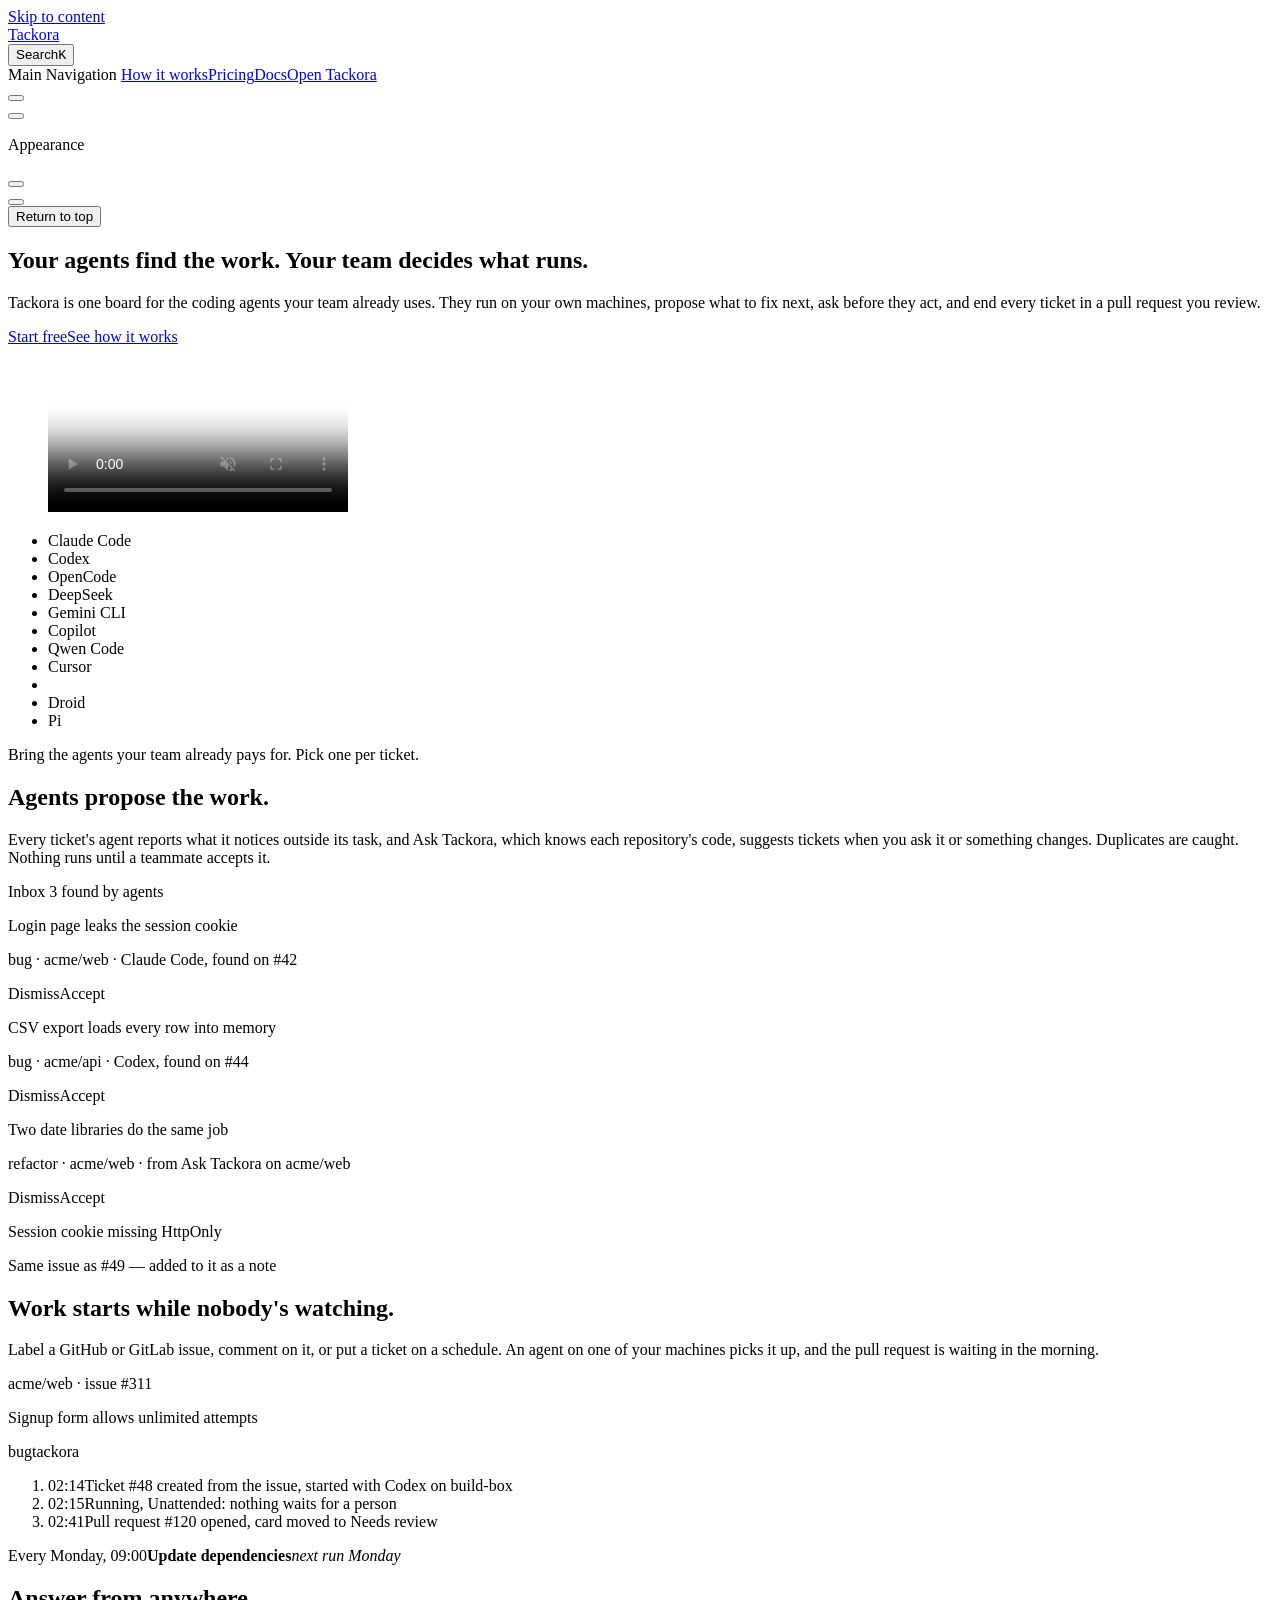
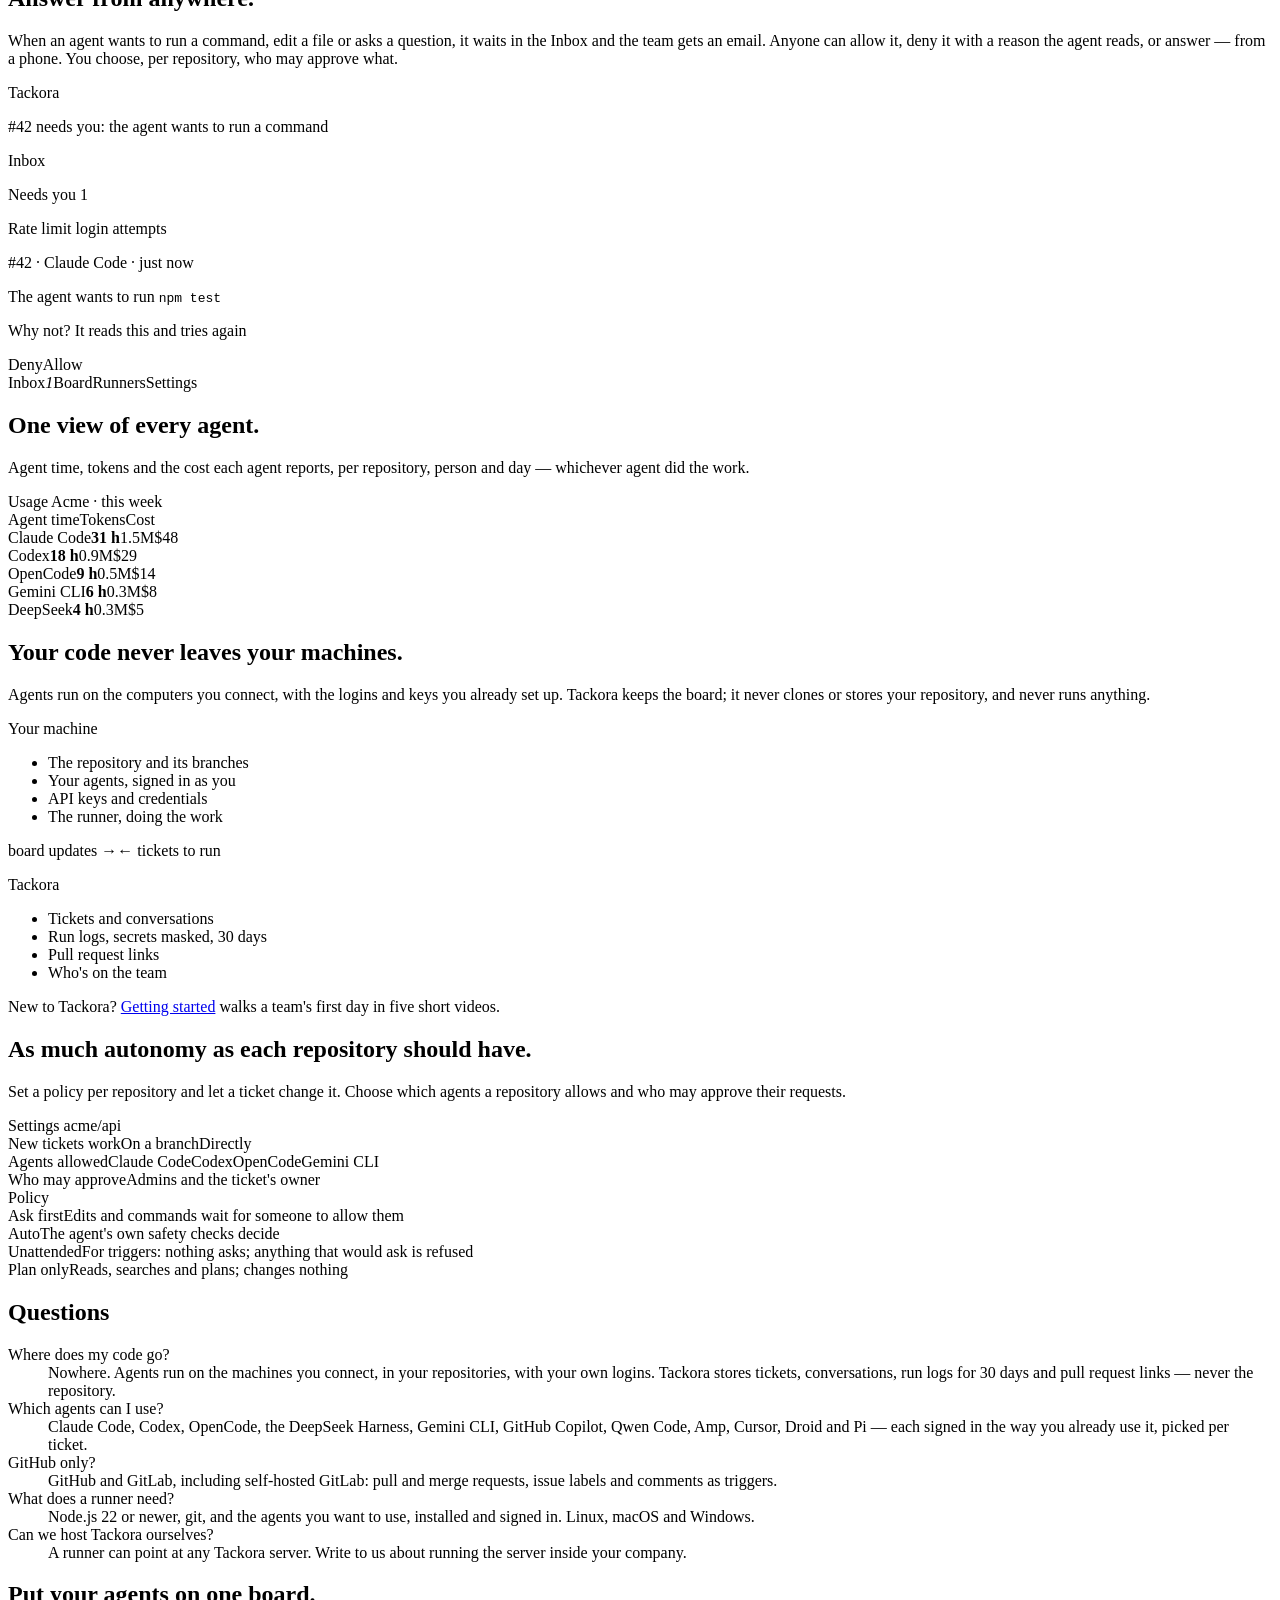
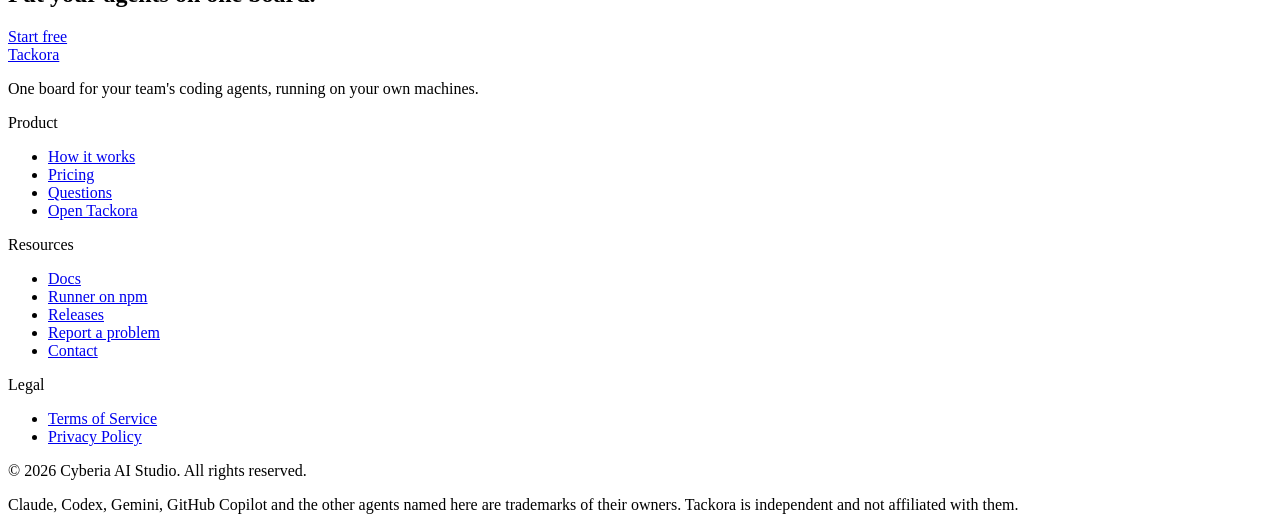
==== index.html @ bd32ca0c "Deploy website anas1412/tackora-app@6fcb6d639bdee8b8fb570ae9a7e9dd4d55d7ecad" ====
<!DOCTYPE html>
<html lang="en-US" dir="ltr">
  <head>
    <meta charset="utf-8">
    <meta name="viewport" content="width=device-width,initial-scale=1">
    <title>Tackora | Your coding agents on one board</title>
    <meta name="description" content="Your team's coding agents on one board: they run on your machines, and you steer them from any device.">
    <meta name="generator" content="VitePress v1.6.4">
    <link rel="preload stylesheet" href="/tackora/assets/style.BlGy_6tj.css" as="style">
    <link rel="preload stylesheet" href="/tackora/vp-icons.css" as="style">
    
    <script type="module" src="/tackora/assets/app.udYMDTVo.js"></script>
    <link rel="preload" href="/tackora/assets/inter-roman-latin.Di8DUHzh.woff2" as="font" type="font/woff2" crossorigin="">
    <link rel="modulepreload" href="/tackora/assets/chunks/theme.B8n97H2O.js">
    <link rel="modulepreload" href="/tackora/assets/chunks/framework.D4CBuebE.js">
    <link rel="modulepreload" href="/tackora/assets/index.md.gL1BYk1f.lean.js">
    <link rel="icon" type="image/svg+xml" href="/tackora/logo.svg">
    <link rel="preconnect" href="https://fonts.googleapis.com">
    <link rel="preconnect" href="https://fonts.gstatic.com" crossorigin="">
    <link rel="stylesheet" href="https://fonts.googleapis.com/css2?family=Archivo:wdth,wght@62..125,400..900&amp;family=Martian+Mono:wdth,wght@75..112.5,400..500&amp;display=swap">
    <meta property="og:title" content="Tackora">
    <meta property="og:description" content="Your team's coding agents on one board: they run on your machines, and you steer them from any device.">
    <meta property="og:image" content="https://anas1412.github.io/tackora/og.png?v=tackora-2">
    <meta property="og:image:width" content="1200">
    <meta property="og:image:height" content="630">
    <meta property="og:url" content="https://anas1412.github.io/tackora/">
    <meta name="twitter:card" content="summary_large_image">
    <script id="check-dark-mode">(()=>{const e=localStorage.getItem("vitepress-theme-appearance")||"dark",a=window.matchMedia("(prefers-color-scheme: dark)").matches;(!e||e==="auto"?a:e==="dark")&&document.documentElement.classList.add("dark")})();</script>
    <script id="check-mac-os">document.documentElement.classList.toggle("mac",/Mac|iPhone|iPod|iPad/i.test(navigator.platform));</script>
  </head>
  <body>
    <div id="app"><div class="Layout" data-v-d8b57b2d><!--[--><!--]--><!--[--><span tabindex="-1" data-v-fcbfc0e0></span><a href="#VPContent" class="VPSkipLink visually-hidden" data-v-fcbfc0e0>Skip to content</a><!--]--><!----><header class="VPNav" data-v-d8b57b2d data-v-7ad780c2><div class="VPNavBar" data-v-7ad780c2 data-v-9fd4d1dd><div class="wrapper" data-v-9fd4d1dd><div class="container" data-v-9fd4d1dd><div class="title" data-v-9fd4d1dd><div class="VPNavBarTitle" data-v-9fd4d1dd data-v-9f43907a><a class="title" href="/tackora/" data-v-9f43907a><!--[--><!--]--><!--[--><img class="VPImage logo" src="/tackora/logo.svg" alt data-v-ab19afbb><!--]--><span data-v-9f43907a>Tackora</span><!--[--><!--]--></a></div></div><div class="content" data-v-9fd4d1dd><div class="content-body" data-v-9fd4d1dd><!--[--><!--]--><div class="VPNavBarSearch search" data-v-9fd4d1dd><!--[--><!----><div id="local-search"><button type="button" class="DocSearch DocSearch-Button" aria-label="Search"><span class="DocSearch-Button-Container"><span class="vp-icon DocSearch-Search-Icon"></span><span class="DocSearch-Button-Placeholder">Search</span></span><span class="DocSearch-Button-Keys"><kbd class="DocSearch-Button-Key"></kbd><kbd class="DocSearch-Button-Key">K</kbd></span></button></div><!--]--></div><nav aria-labelledby="main-nav-aria-label" class="VPNavBarMenu menu" data-v-9fd4d1dd data-v-afb2845e><span id="main-nav-aria-label" class="visually-hidden" data-v-afb2845e> Main Navigation </span><!--[--><!--[--><a class="VPLink link VPNavBarMenuLink" href="/tackora/#how" tabindex="0" data-v-afb2845e data-v-815115f5><!--[--><span data-v-815115f5>How it works</span><!--]--></a><!--]--><!--[--><a class="VPLink link VPNavBarMenuLink" href="/tackora/pricing" tabindex="0" data-v-afb2845e data-v-815115f5><!--[--><span data-v-815115f5>Pricing</span><!--]--></a><!--]--><!--[--><a class="VPLink link VPNavBarMenuLink" href="/tackora/guide/" tabindex="0" data-v-afb2845e data-v-815115f5><!--[--><span data-v-815115f5>Docs</span><!--]--></a><!--]--><!--[--><a class="VPLink link vp-external-link-icon VPNavBarMenuLink" href="https://server-production-6f84.up.railway.app" target="_blank" rel="noreferrer" tabindex="0" data-v-afb2845e data-v-815115f5><!--[--><span data-v-815115f5>Open Tackora</span><!--]--></a><!--]--><!--]--></nav><!----><div class="VPNavBarAppearance appearance" data-v-9fd4d1dd data-v-3f90c1a5><button class="VPSwitch VPSwitchAppearance" type="button" role="switch" title aria-checked="true" data-v-3f90c1a5 data-v-be9742d9 data-v-b4ccac88><span class="check" data-v-b4ccac88><span class="icon" data-v-b4ccac88><!--[--><span class="vpi-sun sun" data-v-be9742d9></span><span class="vpi-moon moon" data-v-be9742d9></span><!--]--></span></span></button></div><div class="VPSocialLinks VPNavBarSocialLinks social-links" data-v-9fd4d1dd data-v-ef6192dc data-v-e71e869c><!--[--><a class="VPSocialLink no-icon" href="https://github.com/anas1412/tackora" aria-label="github" target="_blank" rel="noopener" data-v-e71e869c data-v-60a9a2d3><span class="vpi-social-github"></span></a><!--]--></div><div class="VPFlyout VPNavBarExtra extra" data-v-9fd4d1dd data-v-f953d92f data-v-bfe7971f><button type="button" class="button" aria-haspopup="true" aria-expanded="false" aria-label="extra navigation" data-v-bfe7971f><span class="vpi-more-horizontal icon" data-v-bfe7971f></span></button><div class="menu" data-v-bfe7971f><div class="VPMenu" data-v-bfe7971f data-v-20ed86d6><!----><!--[--><!--[--><!----><div class="group" data-v-f953d92f><div class="item appearance" data-v-f953d92f><p class="label" data-v-f953d92f>Appearance</p><div class="appearance-action" data-v-f953d92f><button class="VPSwitch VPSwitchAppearance" type="button" role="switch" title aria-checked="true" data-v-f953d92f data-v-be9742d9 data-v-b4ccac88><span class="check" data-v-b4ccac88><span class="icon" data-v-b4ccac88><!--[--><span class="vpi-sun sun" data-v-be9742d9></span><span class="vpi-moon moon" data-v-be9742d9></span><!--]--></span></span></button></div></div></div><div class="group" data-v-f953d92f><div class="item social-links" data-v-f953d92f><div class="VPSocialLinks social-links-list" data-v-f953d92f data-v-e71e869c><!--[--><a class="VPSocialLink no-icon" href="https://github.com/anas1412/tackora" aria-label="github" target="_blank" rel="noopener" data-v-e71e869c data-v-60a9a2d3><span class="vpi-social-github"></span></a><!--]--></div></div></div><!--]--><!--]--></div></div></div><!--[--><!--]--><button type="button" class="VPNavBarHamburger hamburger" aria-label="mobile navigation" aria-expanded="false" aria-controls="VPNavScreen" data-v-9fd4d1dd data-v-6bee1efd><span class="container" data-v-6bee1efd><span class="top" data-v-6bee1efd></span><span class="middle" data-v-6bee1efd></span><span class="bottom" data-v-6bee1efd></span></span></button></div></div></div></div><div class="divider" data-v-9fd4d1dd><div class="divider-line" data-v-9fd4d1dd></div></div></div><!----></header><div class="VPLocalNav empty fixed" data-v-d8b57b2d data-v-2488c25a><div class="container" data-v-2488c25a><!----><div class="VPLocalNavOutlineDropdown" style="--vp-vh:0px;" data-v-2488c25a data-v-6b867909><button data-v-6b867909>Return to top</button><!----></div></div></div><!----><div class="VPContent" id="VPContent" data-v-d8b57b2d data-v-9a6c75ad><div class="VPPage" data-v-9a6c75ad><!--[--><!--]--><div style="position:relative;"><div><div class="home" data-v-b272ef3f><section class="hero" data-v-b272ef3f><div data-v-b272ef3f><h1 data-v-b272ef3f>Your agents find the work. Your team decides what runs.</h1><p class="lede" data-v-b272ef3f> Tackora is one board for the coding agents your team already uses. They run on your own machines, propose what to fix next, ask before they act, and end every ticket in a pull request you review. </p><div class="get" data-v-b272ef3f><a class="btn primary" href="https://server-production-6f84.up.railway.app" data-v-b272ef3f>Start free</a><a class="btn" href="#how" data-v-b272ef3f>See how it works</a></div></div><figure class="promo" data-v-b272ef3f><video src="/tackora/videos/promo.mp4" poster="/tackora/videos/promo.jpg" muted loop playsinline controls preload="metadata" aria-label="Tackora in a minute: a wall of agent terminals becomes one board; a ticket runs, asks for permission on a phone, opens a pull request and is merged." data-v-b272ef3f></video></figure></section><section class="agents" aria-label="Agents that work with Tackora" data-v-b272ef3f><ul data-v-b272ef3f><!--[--><li class="" data-v-b272ef3f><span class="mark" style="--src:url(/tackora/logos/claude-code.svg);" role="img" aria-label="Claude Code" data-v-b272ef3f></span><span class="name" data-v-b272ef3f>Claude Code</span></li><li class="" data-v-b272ef3f><span class="mark" style="--src:url(/tackora/logos/codex.svg);" role="img" aria-label="Codex" data-v-b272ef3f></span><span class="name" data-v-b272ef3f>Codex</span></li><li class="" data-v-b272ef3f><span class="mark" style="--src:url(/tackora/logos/opencode.svg);" role="img" aria-label="OpenCode" data-v-b272ef3f></span><span class="name" data-v-b272ef3f>OpenCode</span></li><li class="" data-v-b272ef3f><span class="mark" style="--src:url(/tackora/logos/deepseek.svg);" role="img" aria-label="DeepSeek" data-v-b272ef3f></span><span class="name" data-v-b272ef3f>DeepSeek</span></li><li class="" data-v-b272ef3f><span class="mark" style="--src:url(/tackora/logos/gemini.svg);" role="img" aria-label="Gemini CLI" data-v-b272ef3f></span><span class="name" data-v-b272ef3f>Gemini CLI</span></li><li class="" data-v-b272ef3f><span class="mark" style="--src:url(/tackora/logos/copilot.svg);" role="img" aria-label="Copilot" data-v-b272ef3f></span><span class="name" data-v-b272ef3f>Copilot</span></li><li class="" data-v-b272ef3f><span class="mark" style="--src:url(/tackora/logos/qwen.svg);" role="img" aria-label="Qwen Code" data-v-b272ef3f></span><span class="name" data-v-b272ef3f>Qwen Code</span></li><li class="" data-v-b272ef3f><span class="mark" style="--src:url(/tackora/logos/cursor.svg);" role="img" aria-label="Cursor" data-v-b272ef3f></span><span class="name" data-v-b272ef3f>Cursor</span></li><li class="word" data-v-b272ef3f><span class="mark" style="--src:url(/tackora/logos/amp.png);" role="img" aria-label="Amp" data-v-b272ef3f></span><!----></li><li class="" data-v-b272ef3f><span class="mark" style="--src:url(/tackora/logos/droid.png);" role="img" aria-label="Droid" data-v-b272ef3f></span><span class="name" data-v-b272ef3f>Droid</span></li><li class="" data-v-b272ef3f><span class="mark" style="--src:url(/tackora/logos/pi.svg);" role="img" aria-label="Pi" data-v-b272ef3f></span><span class="name" data-v-b272ef3f>Pi</span></li><!--]--></ul><p data-v-b272ef3f>Bring the agents your team already pays for. Pick one per ticket.</p></section><section id="how" class="scene" data-v-b272ef3f><div class="copy" data-v-b272ef3f><h2 data-v-b272ef3f>Agents propose the work.</h2><p data-v-b272ef3f> Every ticket&#39;s agent reports what it notices outside its task, and Ask Tackora, which knows each repository&#39;s code, suggests tickets when you ask it or something changes. Duplicates are caught. Nothing runs until a teammate accepts it. </p></div><div class="ui inbox" aria-hidden="true" data-v-b272ef3f><div class="ui-head" data-v-b272ef3f>Inbox <span class="count" data-v-b272ef3f>3 found by agents</span></div><!--[--><div class="first prop" data-v-b272ef3f><span class="mark sm" style="--src:url(/tackora/logos/claude-code.svg);" data-v-b272ef3f></span><div class="prop-body" data-v-b272ef3f><p class="prop-title" data-v-b272ef3f>Login page leaks the session cookie</p><p class="prop-meta" data-v-b272ef3f>bug · acme/web · Claude Code, found on #42</p></div><span class="act ghost" data-v-b272ef3f>Dismiss</span><span class="hot act" data-v-b272ef3f>Accept</span></div><div class="prop" data-v-b272ef3f><span class="mark sm" style="--src:url(/tackora/logos/codex.svg);" data-v-b272ef3f></span><div class="prop-body" data-v-b272ef3f><p class="prop-title" data-v-b272ef3f>CSV export loads every row into memory</p><p class="prop-meta" data-v-b272ef3f>bug · acme/api · Codex, found on #44</p></div><span class="act ghost" data-v-b272ef3f>Dismiss</span><span class="act" data-v-b272ef3f>Accept</span></div><div class="prop" data-v-b272ef3f><span class="concierge" data-v-b272ef3f></span><div class="prop-body" data-v-b272ef3f><p class="prop-title" data-v-b272ef3f>Two date libraries do the same job</p><p class="prop-meta" data-v-b272ef3f>refactor · acme/web · from Ask Tackora on acme/web</p></div><span class="act ghost" data-v-b272ef3f>Dismiss</span><span class="act" data-v-b272ef3f>Accept</span></div><!--]--><div class="prop dup" data-v-b272ef3f><span class="mark sm" style="--src:url(/tackora/logos/codex.svg);" data-v-b272ef3f></span><div class="prop-body" data-v-b272ef3f><p class="prop-title" data-v-b272ef3f>Session cookie missing HttpOnly</p><p class="prop-meta" data-v-b272ef3f>Same issue as #49 — added to it as a note</p></div></div></div></section><section class="scene flip" data-v-b272ef3f><div class="copy" data-v-b272ef3f><h2 data-v-b272ef3f>Work starts while nobody&#39;s watching.</h2><p data-v-b272ef3f> Label a GitHub or GitLab issue, comment on it, or put a ticket on a schedule. An agent on one of your machines picks it up, and the pull request is waiting in the morning. </p></div><div class="ui night" aria-hidden="true" data-v-b272ef3f><div class="issue" data-v-b272ef3f><p class="issue-repo" data-v-b272ef3f>acme/web · issue #311</p><p class="issue-title" data-v-b272ef3f>Signup form allows unlimited attempts</p><p class="labels" data-v-b272ef3f><span class="lbl" data-v-b272ef3f>bug</span><span class="lbl hot" data-v-b272ef3f>tackora</span></p></div><ol class="track" data-v-b272ef3f><li data-v-b272ef3f><span class="t" data-v-b272ef3f>02:14</span><span class="dot moss" data-v-b272ef3f></span>Ticket #48 created from the issue, started with Codex on build-box</li><li data-v-b272ef3f><span class="t" data-v-b272ef3f>02:15</span><span class="dot moss" data-v-b272ef3f></span>Running, Unattended: nothing waits for a person</li><li data-v-b272ef3f><span class="t" data-v-b272ef3f>02:41</span><span class="dot sky" data-v-b272ef3f></span>Pull request #120 opened, card moved to Needs review</li></ol><div class="schedule" data-v-b272ef3f><span data-v-b272ef3f>Every Monday, 09:00</span><b data-v-b272ef3f>Update dependencies</b><em data-v-b272ef3f>next run Monday</em></div></div></section><section class="scene" data-v-b272ef3f><div class="copy" data-v-b272ef3f><h2 data-v-b272ef3f>Answer from anywhere.</h2><p data-v-b272ef3f> When an agent wants to run a command, edit a file or asks a question, it waits in the Inbox and the team gets an email. Anyone can allow it, deny it with a reason the agent reads, or answer — from a phone. You choose, per repository, who may approve what. </p></div><div class="ui approve" aria-hidden="true" data-v-b272ef3f><div class="mail" data-v-b272ef3f><p class="mail-from" data-v-b272ef3f>Tackora</p><p class="mail-subject" data-v-b272ef3f>#42 needs you: the agent wants to run a command</p></div><div class="phone" data-v-b272ef3f><p class="ph-title" data-v-b272ef3f>Inbox</p><p class="ph-group" data-v-b272ef3f>Needs you <span data-v-b272ef3f>1</span></p><div class="ph-card" data-v-b272ef3f><p class="ph-t" data-v-b272ef3f>Rate limit login attempts</p><p class="ph-m" data-v-b272ef3f>#42 · Claude Code · just now</p><div class="ph-ask" data-v-b272ef3f><p data-v-b272ef3f>The agent wants to run <code data-v-b272ef3f>npm test</code></p><p class="ph-why" data-v-b272ef3f>Why not? It reads this and tries again</p><div class="ph-btns" data-v-b272ef3f><span data-v-b272ef3f>Deny</span><span class="hot" data-v-b272ef3f>Allow</span></div></div></div><div class="ph-tabs" data-v-b272ef3f><span class="on" data-v-b272ef3f>Inbox<i data-v-b272ef3f>1</i></span><span data-v-b272ef3f>Board</span><span data-v-b272ef3f>Runners</span><span data-v-b272ef3f>Settings</span></div></div></div></section><section class="scene wide" data-v-b272ef3f><div class="copy" data-v-b272ef3f><h2 data-v-b272ef3f>One view of every agent.</h2><p data-v-b272ef3f>Agent time, tokens and the cost each agent reports, per repository, person and day — whichever agent did the work.</p></div><div class="ui usage" aria-hidden="true" data-v-b272ef3f><div class="ui-head" data-v-b272ef3f>Usage <span class="count" data-v-b272ef3f>Acme · this week</span></div><div class="u-row u-headrow" data-v-b272ef3f><span data-v-b272ef3f></span><span data-v-b272ef3f>Agent time</span><span data-v-b272ef3f>Tokens</span><span data-v-b272ef3f>Cost</span></div><!--[--><div class="u-row" data-v-b272ef3f><span class="u-agent" data-v-b272ef3f><span class="mark sm" style="--src:url(/tackora/logos/claude-code.svg);" data-v-b272ef3f></span>Claude Code</span><span class="u-bar" data-v-b272ef3f><i style="width:100%;" data-v-b272ef3f></i><b data-v-b272ef3f>31 h</b></span><span class="num" data-v-b272ef3f>1.5M</span><span class="num" data-v-b272ef3f>$48</span></div><div class="u-row" data-v-b272ef3f><span class="u-agent" data-v-b272ef3f><span class="mark sm" style="--src:url(/tackora/logos/codex.svg);" data-v-b272ef3f></span>Codex</span><span class="u-bar" data-v-b272ef3f><i style="width:58.06451612903226%;" data-v-b272ef3f></i><b data-v-b272ef3f>18 h</b></span><span class="num" data-v-b272ef3f>0.9M</span><span class="num" data-v-b272ef3f>$29</span></div><div class="u-row" data-v-b272ef3f><span class="u-agent" data-v-b272ef3f><span class="mark sm" style="--src:url(/tackora/logos/opencode.svg);" data-v-b272ef3f></span>OpenCode</span><span class="u-bar" data-v-b272ef3f><i style="width:29.03225806451613%;" data-v-b272ef3f></i><b data-v-b272ef3f>9 h</b></span><span class="num" data-v-b272ef3f>0.5M</span><span class="num" data-v-b272ef3f>$14</span></div><div class="u-row" data-v-b272ef3f><span class="u-agent" data-v-b272ef3f><span class="mark sm" style="--src:url(/tackora/logos/gemini.svg);" data-v-b272ef3f></span>Gemini CLI</span><span class="u-bar" data-v-b272ef3f><i style="width:19.35483870967742%;" data-v-b272ef3f></i><b data-v-b272ef3f>6 h</b></span><span class="num" data-v-b272ef3f>0.3M</span><span class="num" data-v-b272ef3f>$8</span></div><div class="u-row" data-v-b272ef3f><span class="u-agent" data-v-b272ef3f><span class="mark sm" style="--src:url(/tackora/logos/deepseek.svg);" data-v-b272ef3f></span>DeepSeek</span><span class="u-bar" data-v-b272ef3f><i style="width:12.903225806451612%;" data-v-b272ef3f></i><b data-v-b272ef3f>4 h</b></span><span class="num" data-v-b272ef3f>0.3M</span><span class="num" data-v-b272ef3f>$5</span></div><!--]--></div></section><section class="scene flip" data-v-b272ef3f><div class="copy" data-v-b272ef3f><h2 data-v-b272ef3f>Your code never leaves your machines.</h2><p data-v-b272ef3f> Agents run on the computers you connect, with the logins and keys you already set up. Tackora keeps the board; it never clones or stores your repository, and never runs anything. </p></div><div class="ui split" aria-hidden="true" data-v-b272ef3f><div class="zone mine" data-v-b272ef3f><p class="z-title" data-v-b272ef3f>Your machine</p><ul data-v-b272ef3f><li data-v-b272ef3f>The repository and its branches</li><li data-v-b272ef3f>Your agents, signed in as you</li><li data-v-b272ef3f>API keys and credentials</li><li data-v-b272ef3f>The runner, doing the work</li></ul></div><div class="wire" data-v-b272ef3f><span data-v-b272ef3f>board updates →</span><span data-v-b272ef3f>← tickets to run</span></div><div class="zone ours" data-v-b272ef3f><p class="z-title" data-v-b272ef3f>Tackora</p><ul data-v-b272ef3f><li data-v-b272ef3f>Tickets and conversations</li><li data-v-b272ef3f>Run logs, secrets masked, 30 days</li><li data-v-b272ef3f>Pull request links</li><li data-v-b272ef3f>Who&#39;s on the team</li></ul></div></div></section><section class="learn" data-v-b272ef3f><p data-v-b272ef3f>New to Tackora? <a href="/tackora/guide/" data-v-b272ef3f>Getting started</a> walks a team&#39;s first day in five short videos.</p></section><section class="scene" data-v-b272ef3f><div class="copy" data-v-b272ef3f><h2 data-v-b272ef3f>As much autonomy as each repository should have.</h2><p data-v-b272ef3f>Set a policy per repository and let a ticket change it. Choose which agents a repository allows and who may approve their requests.</p></div><div class="ui settings" aria-hidden="true" data-v-b272ef3f><div class="ui-head" data-v-b272ef3f>Settings <span class="count" data-v-b272ef3f>acme/api</span></div><div class="s-row" data-v-b272ef3f><span class="s-label" data-v-b272ef3f>New tickets work</span><span class="seg" data-v-b272ef3f><span class="on" data-v-b272ef3f>On a branch</span><span data-v-b272ef3f>Directly</span></span></div><div class="s-row" data-v-b272ef3f><span class="s-label" data-v-b272ef3f>Agents allowed</span><span class="chips" data-v-b272ef3f><!--[--><span class="chip" data-v-b272ef3f><span class="mark xs" style="--src:url(/tackora/logos/claude-code.svg);" data-v-b272ef3f></span>Claude Code</span><span class="chip" data-v-b272ef3f><span class="mark xs" style="--src:url(/tackora/logos/codex.svg);" data-v-b272ef3f></span>Codex</span><span class="chip" data-v-b272ef3f><span class="mark xs" style="--src:url(/tackora/logos/opencode.svg);" data-v-b272ef3f></span>OpenCode</span><span class="chip" data-v-b272ef3f><span class="mark xs" style="--src:url(/tackora/logos/gemini.svg);" data-v-b272ef3f></span>Gemini CLI</span><!--]--></span></div><div class="s-row" data-v-b272ef3f><span class="s-label" data-v-b272ef3f>Who may approve</span><span class="select" data-v-b272ef3f>Admins and the ticket&#39;s owner</span></div><div class="s-row top" data-v-b272ef3f><span class="s-label" data-v-b272ef3f>Policy</span><div class="menu" data-v-b272ef3f><!--[--><div class="on opt" data-v-b272ef3f><span class="opt-name" data-v-b272ef3f>Ask first</span><span class="opt-hint" data-v-b272ef3f>Edits and commands wait for someone to allow them</span></div><div class="opt" data-v-b272ef3f><span class="opt-name" data-v-b272ef3f>Auto</span><span class="opt-hint" data-v-b272ef3f>The agent&#39;s own safety checks decide</span></div><div class="opt" data-v-b272ef3f><span class="opt-name" data-v-b272ef3f>Unattended</span><span class="opt-hint" data-v-b272ef3f>For triggers: nothing asks; anything that would ask is refused</span></div><div class="opt" data-v-b272ef3f><span class="opt-name" data-v-b272ef3f>Plan only</span><span class="opt-hint" data-v-b272ef3f>Reads, searches and plans; changes nothing</span></div><!--]--></div></div></div></section><section id="faq" class="faq" data-v-b272ef3f><h2 class="sec" data-v-b272ef3f>Questions</h2><dl data-v-b272ef3f><!--[--><div data-v-b272ef3f><dt data-v-b272ef3f>Where does my code go?</dt><dd data-v-b272ef3f>Nowhere. Agents run on the machines you connect, in your repositories, with your own logins. Tackora stores tickets, conversations, run logs for 30 days and pull request links — never the repository.</dd></div><div data-v-b272ef3f><dt data-v-b272ef3f>Which agents can I use?</dt><dd data-v-b272ef3f>Claude Code, Codex, OpenCode, the DeepSeek Harness, Gemini CLI, GitHub Copilot, Qwen Code, Amp, Cursor, Droid and Pi — each signed in the way you already use it, picked per ticket.</dd></div><div data-v-b272ef3f><dt data-v-b272ef3f>GitHub only?</dt><dd data-v-b272ef3f>GitHub and GitLab, including self-hosted GitLab: pull and merge requests, issue labels and comments as triggers.</dd></div><div data-v-b272ef3f><dt data-v-b272ef3f>What does a runner need?</dt><dd data-v-b272ef3f>Node.js 22 or newer, git, and the agents you want to use, installed and signed in. Linux, macOS and Windows.</dd></div><div data-v-b272ef3f><dt data-v-b272ef3f>Can we host Tackora ourselves?</dt><dd data-v-b272ef3f>A runner can point at any Tackora server. Write to us about running the server inside your company.</dd></div><!--]--></dl></section><section class="closing" data-v-b272ef3f><h2 data-v-b272ef3f>Put your agents on one board.</h2><a class="btn primary" href="https://server-production-6f84.up.railway.app" data-v-b272ef3f>Start free</a></section></div></div></div><!--[--><!--]--></div></div><!----><!--[--><footer class="site-footer" data-v-57097694><div class="inner" data-v-57097694><div class="brand" data-v-57097694><a href="/tackora/" class="mark" data-v-57097694><img src="/tackora/logo.svg" alt="" data-v-57097694>Tackora</a><p data-v-57097694>One board for your team&#39;s coding agents, running on your own machines.</p></div><!--[--><nav aria-label="Product" data-v-57097694><p class="col-title" data-v-57097694>Product</p><ul data-v-57097694><!--[--><li data-v-57097694><a href="/tackora/#how" data-v-57097694>How it works</a></li><li data-v-57097694><a href="/tackora/pricing" data-v-57097694>Pricing</a></li><li data-v-57097694><a href="/tackora/#faq" data-v-57097694>Questions</a></li><li data-v-57097694><a href="https://server-production-6f84.up.railway.app" data-v-57097694>Open Tackora</a></li><!--]--></ul></nav><nav aria-label="Resources" data-v-57097694><p class="col-title" data-v-57097694>Resources</p><ul data-v-57097694><!--[--><li data-v-57097694><a href="/tackora/guide/" data-v-57097694>Docs</a></li><li data-v-57097694><a href="https://www.npmjs.com/package/tackora" data-v-57097694>Runner on npm</a></li><li data-v-57097694><a href="https://github.com/anas1412/tackora/releases" data-v-57097694>Releases</a></li><li data-v-57097694><a href="https://github.com/anas1412/tackora/issues" data-v-57097694>Report a problem</a></li><li data-v-57097694><a href="mailto:anas.bassoumi@gmail.com" data-v-57097694>Contact</a></li><!--]--></ul></nav><nav aria-label="Legal" data-v-57097694><p class="col-title" data-v-57097694>Legal</p><ul data-v-57097694><!--[--><li data-v-57097694><a href="/tackora/terms" data-v-57097694>Terms of Service</a></li><li data-v-57097694><a href="/tackora/privacy" data-v-57097694>Privacy Policy</a></li><!--]--></ul></nav><!--]--></div><div class="base" data-v-57097694><p data-v-57097694>© 2026 Cyberia AI Studio. All rights reserved.</p><p data-v-57097694>Claude, Codex, Gemini, GitHub Copilot and the other agents named here are trademarks of their owners. Tackora is independent and not affiliated with them.</p></div></footer><!--]--></div></div>
    <script>window.__VP_HASH_MAP__=JSON.parse("{\"guide_answer-from-your-phone.md\":\"BXOqS5GV\",\"guide_connect-a-machine.md\":\"BmU5PNQI\",\"guide_index.md\":\"D-PnYkFM\",\"guide_review-and-ship.md\":\"DNhOoxtt\",\"guide_work-as-a-team.md\":\"B-E5Or2U\",\"guide_your-first-ticket.md\":\"d8RbWpAM\",\"index.md\":\"gL1BYk1f\",\"pricing.md\":\"D3zvXdRy\",\"privacy.md\":\"_g6pRQpO\",\"terms.md\":\"1ncznizW\"}");window.__VP_SITE_DATA__=JSON.parse("{\"lang\":\"en-US\",\"dir\":\"ltr\",\"title\":\"Tackora\",\"description\":\"Your team's coding agents on one board: they run on your machines, and you steer them from any device.\",\"base\":\"/tackora/\",\"head\":[],\"router\":{\"prefetchLinks\":true},\"appearance\":\"dark\",\"themeConfig\":{\"logo\":\"/logo.svg\",\"nav\":[{\"text\":\"How it works\",\"link\":\"/#how\"},{\"text\":\"Pricing\",\"link\":\"/pricing\"},{\"text\":\"Docs\",\"link\":\"/guide/\",\"activeMatch\":\"/guide/\"},{\"text\":\"Open Tackora\",\"link\":\"https://server-production-6f84.up.railway.app\"}],\"sidebar\":{\"/guide/\":[{\"text\":\"Getting started\",\"items\":[{\"text\":\"Overview\",\"link\":\"/guide/\"},{\"text\":\"Connect a machine\",\"link\":\"/guide/connect-a-machine\"},{\"text\":\"Your first ticket\",\"link\":\"/guide/your-first-ticket\"},{\"text\":\"Answer from your phone\",\"link\":\"/guide/answer-from-your-phone\"},{\"text\":\"Review and ship\",\"link\":\"/guide/review-and-ship\"},{\"text\":\"Work as a team\",\"link\":\"/guide/work-as-a-team\"}]}]},\"socialLinks\":[{\"icon\":\"github\",\"link\":\"https://github.com/anas1412/tackora\"}],\"search\":{\"provider\":\"local\"}},\"locales\":{},\"scrollOffset\":134,\"cleanUrls\":true}");</script>
    
  </body>
</html>
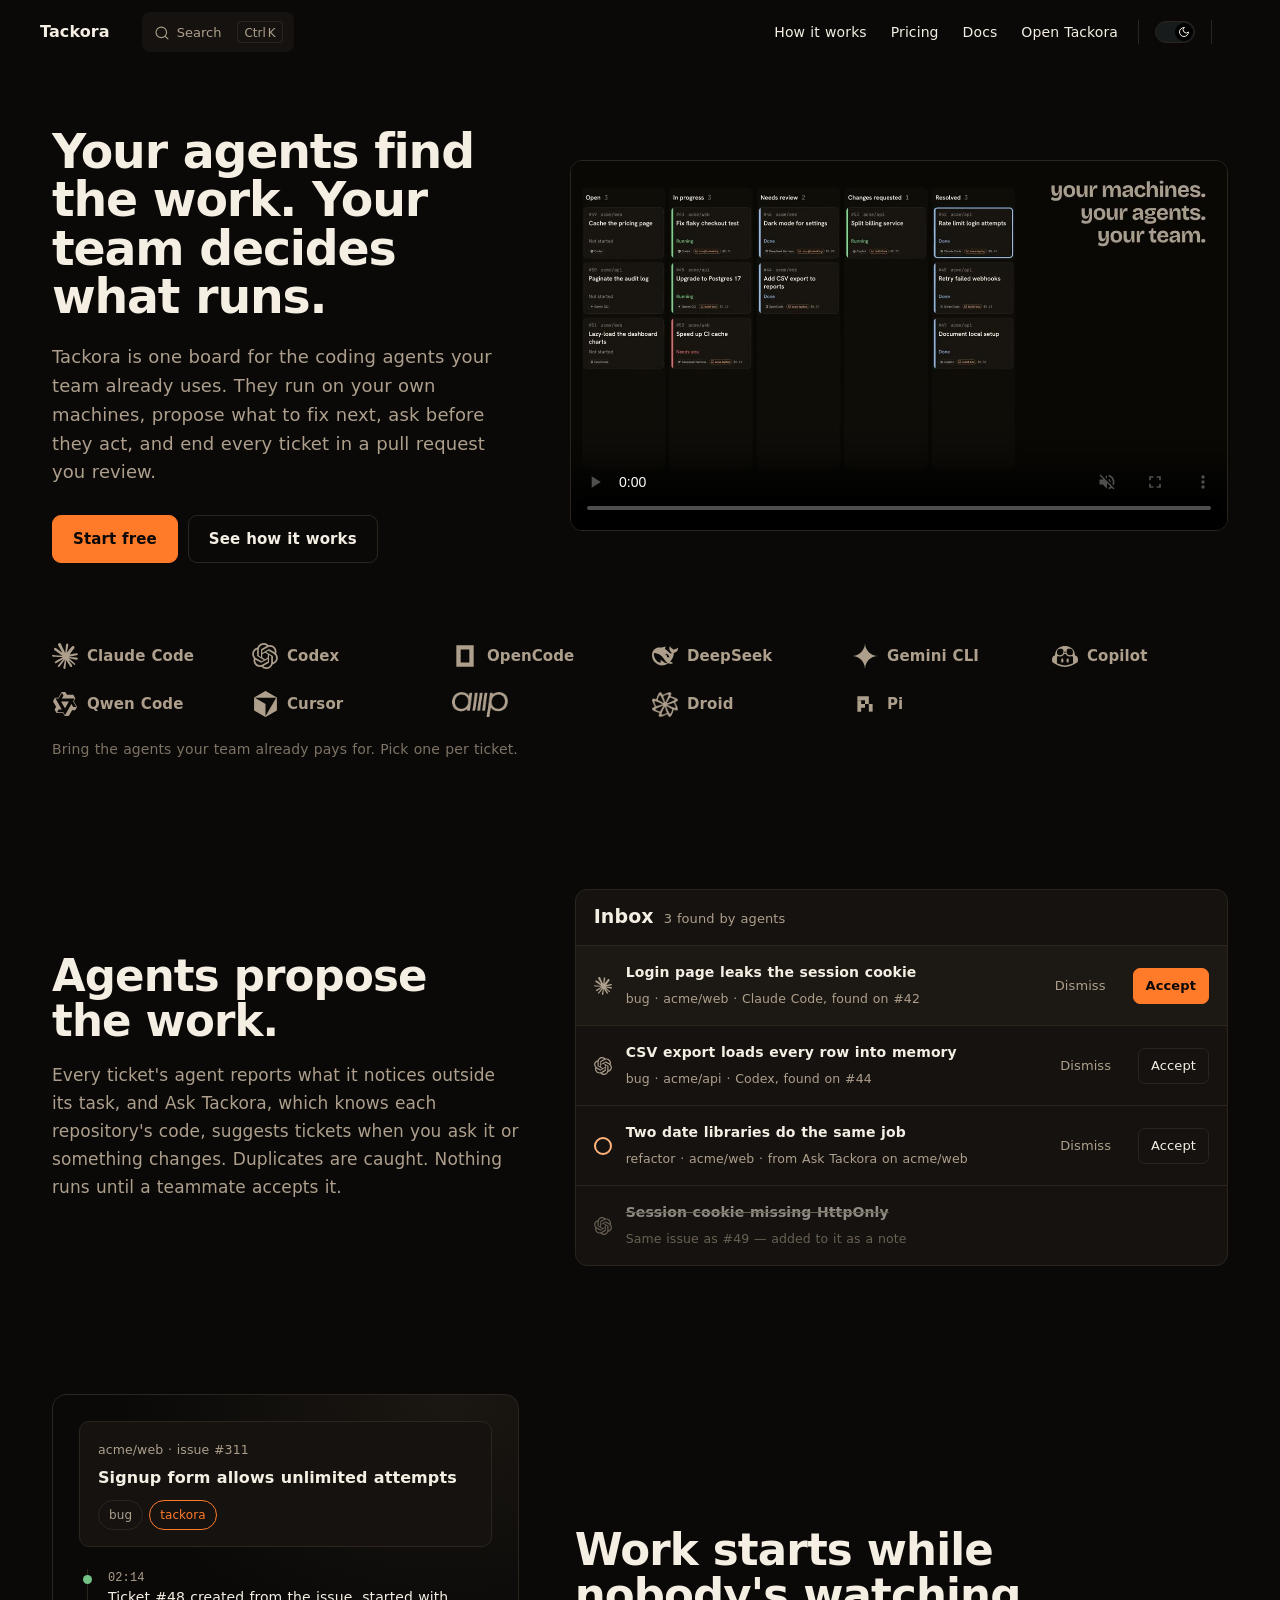
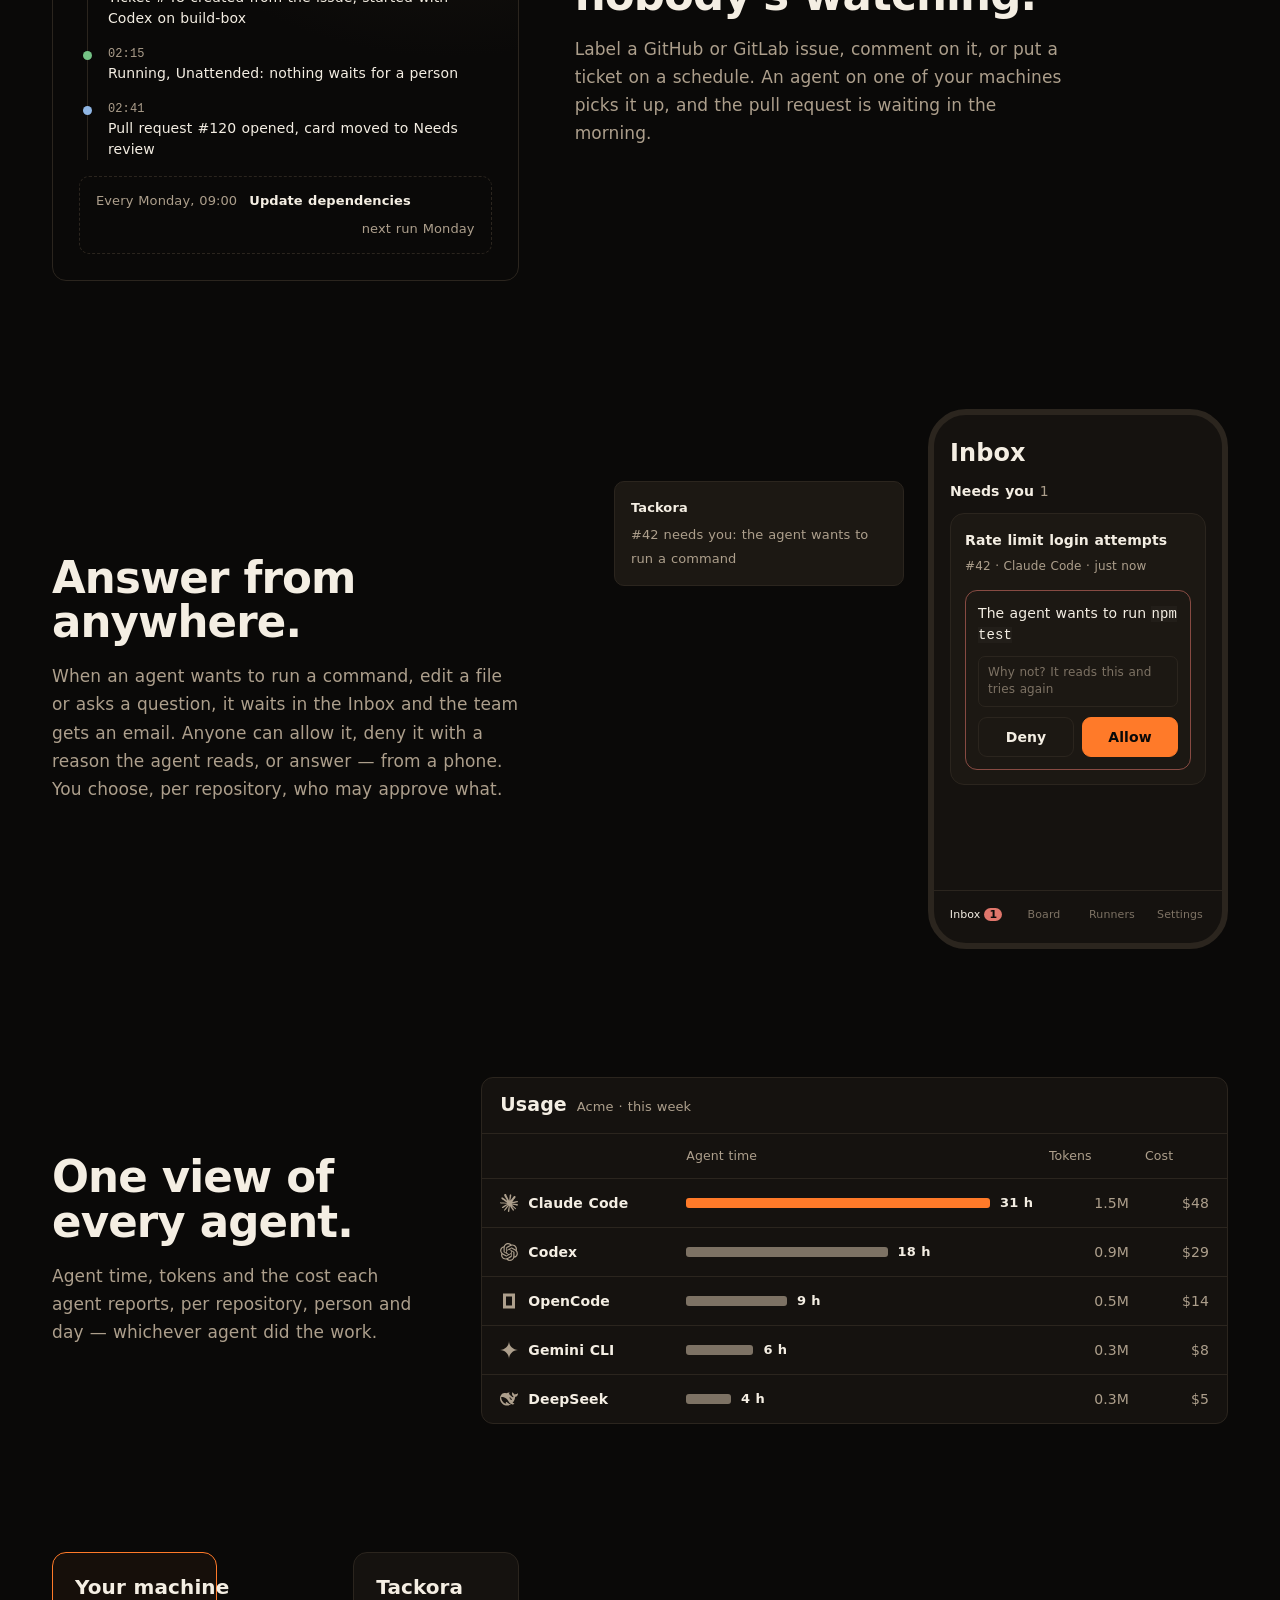
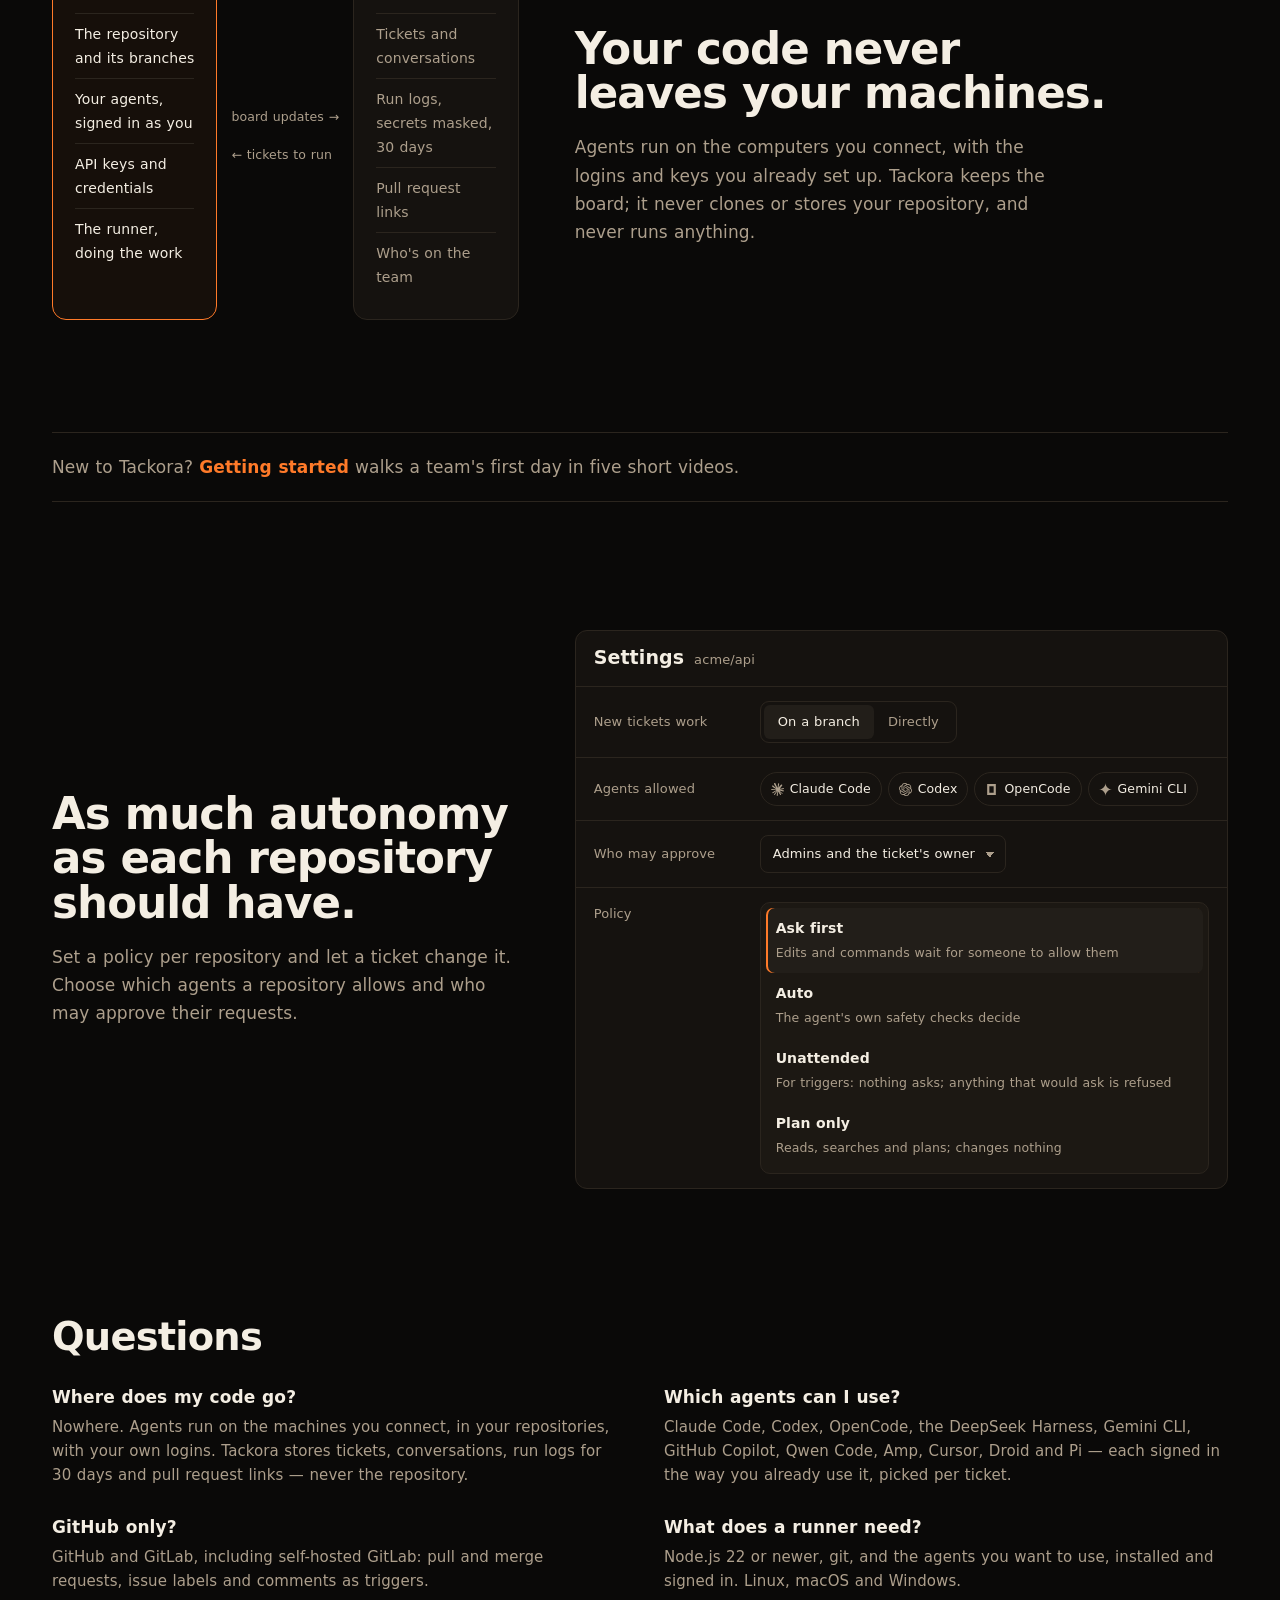
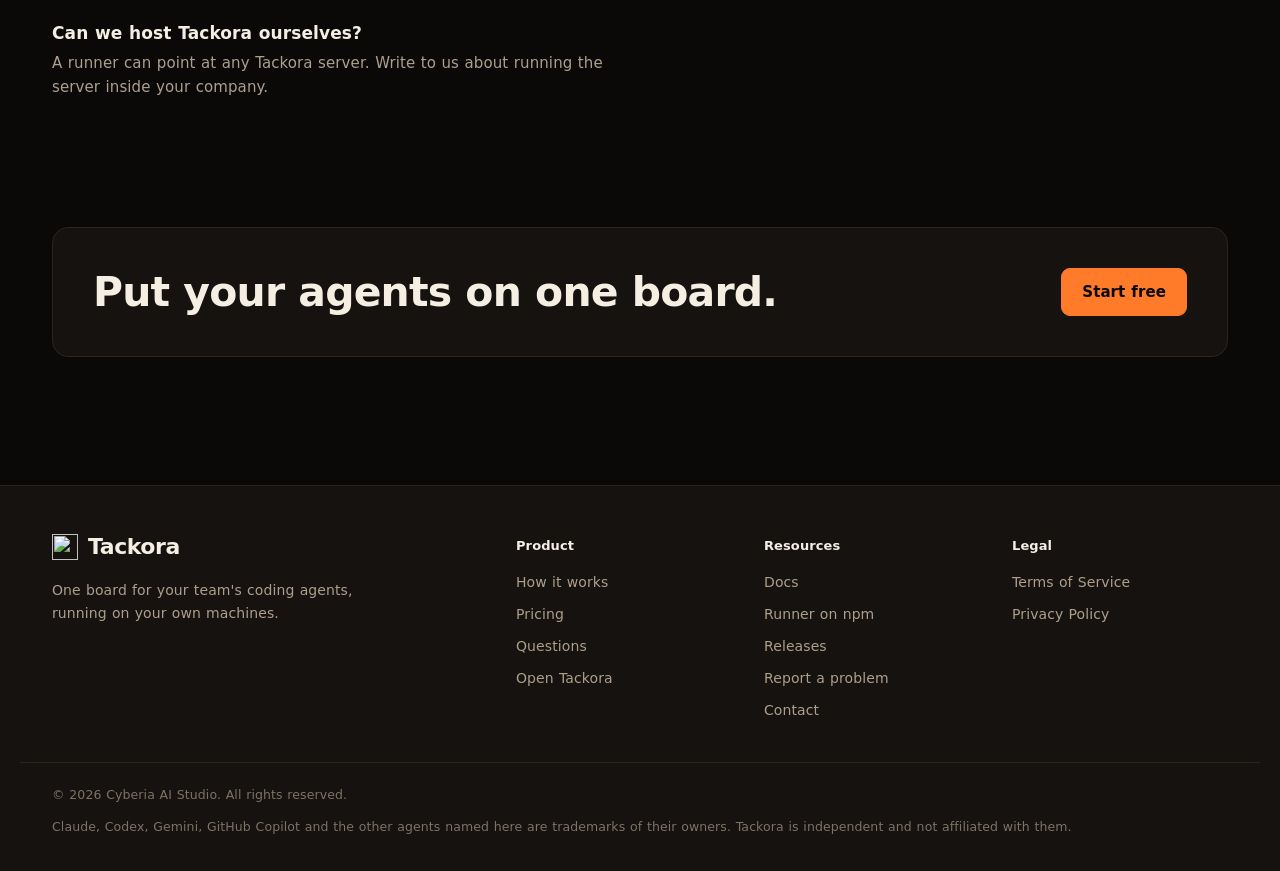
==== commit 3d90529e: "Deploy website anas1412/tackora-app@98311ece1370cd5d3ef3c99f70d345e4f3fbccdc" ====
--- a/index.html
+++ b/index.html
@@ -6,31 +6,31 @@
     <title>Tackora | Your coding agents on one board</title>
     <meta name="description" content="Your team's coding agents on one board: they run on your machines, and you steer them from any device.">
     <meta name="generator" content="VitePress v1.6.4">
-    <link rel="preload stylesheet" href="/tackora/assets/style.BlGy_6tj.css" as="style">
-    <link rel="preload stylesheet" href="/tackora/vp-icons.css" as="style">
+    <link rel="preload stylesheet" href="/assets/style.C6puS8rH.css" as="style">
+    <link rel="preload stylesheet" href="/vp-icons.css" as="style">
     
-    <script type="module" src="/tackora/assets/app.udYMDTVo.js"></script>
-    <link rel="preload" href="/tackora/assets/inter-roman-latin.Di8DUHzh.woff2" as="font" type="font/woff2" crossorigin="">
-    <link rel="modulepreload" href="/tackora/assets/chunks/theme.B8n97H2O.js">
-    <link rel="modulepreload" href="/tackora/assets/chunks/framework.D4CBuebE.js">
-    <link rel="modulepreload" href="/tackora/assets/index.md.gL1BYk1f.lean.js">
-    <link rel="icon" type="image/svg+xml" href="/tackora/logo.svg">
+    <script type="module" src="/assets/app.BllyU_TS.js"></script>
+    <link rel="preload" href="/assets/inter-roman-latin.Di8DUHzh.woff2" as="font" type="font/woff2" crossorigin="">
+    <link rel="modulepreload" href="/assets/chunks/theme.QdN9Nldn.js">
+    <link rel="modulepreload" href="/assets/chunks/framework.Dx82uCjM.js">
+    <link rel="modulepreload" href="/assets/index.md.DuIZ-dA4.lean.js">
+    <link rel="icon" type="image/svg+xml" href="/logo.svg">
     <link rel="preconnect" href="https://fonts.googleapis.com">
     <link rel="preconnect" href="https://fonts.gstatic.com" crossorigin="">
     <link rel="stylesheet" href="https://fonts.googleapis.com/css2?family=Archivo:wdth,wght@62..125,400..900&amp;family=Martian+Mono:wdth,wght@75..112.5,400..500&amp;display=swap">
     <meta property="og:title" content="Tackora">
     <meta property="og:description" content="Your team's coding agents on one board: they run on your machines, and you steer them from any device.">
-    <meta property="og:image" content="https://anas1412.github.io/tackora/og.png?v=tackora-2">
+    <meta property="og:image" content="https://server-production-6f84.up.railway.app/og.png?v=tackora-2">
     <meta property="og:image:width" content="1200">
     <meta property="og:image:height" content="630">
-    <meta property="og:url" content="https://anas1412.github.io/tackora/">
+    <meta property="og:url" content="https://server-production-6f84.up.railway.app/">
     <meta name="twitter:card" content="summary_large_image">
     <script id="check-dark-mode">(()=>{const e=localStorage.getItem("vitepress-theme-appearance")||"dark",a=window.matchMedia("(prefers-color-scheme: dark)").matches;(!e||e==="auto"?a:e==="dark")&&document.documentElement.classList.add("dark")})();</script>
     <script id="check-mac-os">document.documentElement.classList.toggle("mac",/Mac|iPhone|iPod|iPad/i.test(navigator.platform));</script>
   </head>
   <body>
-    <div id="app"><div class="Layout" data-v-d8b57b2d><!--[--><!--]--><!--[--><span tabindex="-1" data-v-fcbfc0e0></span><a href="#VPContent" class="VPSkipLink visually-hidden" data-v-fcbfc0e0>Skip to content</a><!--]--><!----><header class="VPNav" data-v-d8b57b2d data-v-7ad780c2><div class="VPNavBar" data-v-7ad780c2 data-v-9fd4d1dd><div class="wrapper" data-v-9fd4d1dd><div class="container" data-v-9fd4d1dd><div class="title" data-v-9fd4d1dd><div class="VPNavBarTitle" data-v-9fd4d1dd data-v-9f43907a><a class="title" href="/tackora/" data-v-9f43907a><!--[--><!--]--><!--[--><img class="VPImage logo" src="/tackora/logo.svg" alt data-v-ab19afbb><!--]--><span data-v-9f43907a>Tackora</span><!--[--><!--]--></a></div></div><div class="content" data-v-9fd4d1dd><div class="content-body" data-v-9fd4d1dd><!--[--><!--]--><div class="VPNavBarSearch search" data-v-9fd4d1dd><!--[--><!----><div id="local-search"><button type="button" class="DocSearch DocSearch-Button" aria-label="Search"><span class="DocSearch-Button-Container"><span class="vp-icon DocSearch-Search-Icon"></span><span class="DocSearch-Button-Placeholder">Search</span></span><span class="DocSearch-Button-Keys"><kbd class="DocSearch-Button-Key"></kbd><kbd class="DocSearch-Button-Key">K</kbd></span></button></div><!--]--></div><nav aria-labelledby="main-nav-aria-label" class="VPNavBarMenu menu" data-v-9fd4d1dd data-v-afb2845e><span id="main-nav-aria-label" class="visually-hidden" data-v-afb2845e> Main Navigation </span><!--[--><!--[--><a class="VPLink link VPNavBarMenuLink" href="/tackora/#how" tabindex="0" data-v-afb2845e data-v-815115f5><!--[--><span data-v-815115f5>How it works</span><!--]--></a><!--]--><!--[--><a class="VPLink link VPNavBarMenuLink" href="/tackora/pricing" tabindex="0" data-v-afb2845e data-v-815115f5><!--[--><span data-v-815115f5>Pricing</span><!--]--></a><!--]--><!--[--><a class="VPLink link VPNavBarMenuLink" href="/tackora/guide/" tabindex="0" data-v-afb2845e data-v-815115f5><!--[--><span data-v-815115f5>Docs</span><!--]--></a><!--]--><!--[--><a class="VPLink link vp-external-link-icon VPNavBarMenuLink" href="https://server-production-6f84.up.railway.app" target="_blank" rel="noreferrer" tabindex="0" data-v-afb2845e data-v-815115f5><!--[--><span data-v-815115f5>Open Tackora</span><!--]--></a><!--]--><!--]--></nav><!----><div class="VPNavBarAppearance appearance" data-v-9fd4d1dd data-v-3f90c1a5><button class="VPSwitch VPSwitchAppearance" type="button" role="switch" title aria-checked="true" data-v-3f90c1a5 data-v-be9742d9 data-v-b4ccac88><span class="check" data-v-b4ccac88><span class="icon" data-v-b4ccac88><!--[--><span class="vpi-sun sun" data-v-be9742d9></span><span class="vpi-moon moon" data-v-be9742d9></span><!--]--></span></span></button></div><div class="VPSocialLinks VPNavBarSocialLinks social-links" data-v-9fd4d1dd data-v-ef6192dc data-v-e71e869c><!--[--><a class="VPSocialLink no-icon" href="https://github.com/anas1412/tackora" aria-label="github" target="_blank" rel="noopener" data-v-e71e869c data-v-60a9a2d3><span class="vpi-social-github"></span></a><!--]--></div><div class="VPFlyout VPNavBarExtra extra" data-v-9fd4d1dd data-v-f953d92f data-v-bfe7971f><button type="button" class="button" aria-haspopup="true" aria-expanded="false" aria-label="extra navigation" data-v-bfe7971f><span class="vpi-more-horizontal icon" data-v-bfe7971f></span></button><div class="menu" data-v-bfe7971f><div class="VPMenu" data-v-bfe7971f data-v-20ed86d6><!----><!--[--><!--[--><!----><div class="group" data-v-f953d92f><div class="item appearance" data-v-f953d92f><p class="label" data-v-f953d92f>Appearance</p><div class="appearance-action" data-v-f953d92f><button class="VPSwitch VPSwitchAppearance" type="button" role="switch" title aria-checked="true" data-v-f953d92f data-v-be9742d9 data-v-b4ccac88><span class="check" data-v-b4ccac88><span class="icon" data-v-b4ccac88><!--[--><span class="vpi-sun sun" data-v-be9742d9></span><span class="vpi-moon moon" data-v-be9742d9></span><!--]--></span></span></button></div></div></div><div class="group" data-v-f953d92f><div class="item social-links" data-v-f953d92f><div class="VPSocialLinks social-links-list" data-v-f953d92f data-v-e71e869c><!--[--><a class="VPSocialLink no-icon" href="https://github.com/anas1412/tackora" aria-label="github" target="_blank" rel="noopener" data-v-e71e869c data-v-60a9a2d3><span class="vpi-social-github"></span></a><!--]--></div></div></div><!--]--><!--]--></div></div></div><!--[--><!--]--><button type="button" class="VPNavBarHamburger hamburger" aria-label="mobile navigation" aria-expanded="false" aria-controls="VPNavScreen" data-v-9fd4d1dd data-v-6bee1efd><span class="container" data-v-6bee1efd><span class="top" data-v-6bee1efd></span><span class="middle" data-v-6bee1efd></span><span class="bottom" data-v-6bee1efd></span></span></button></div></div></div></div><div class="divider" data-v-9fd4d1dd><div class="divider-line" data-v-9fd4d1dd></div></div></div><!----></header><div class="VPLocalNav empty fixed" data-v-d8b57b2d data-v-2488c25a><div class="container" data-v-2488c25a><!----><div class="VPLocalNavOutlineDropdown" style="--vp-vh:0px;" data-v-2488c25a data-v-6b867909><button data-v-6b867909>Return to top</button><!----></div></div></div><!----><div class="VPContent" id="VPContent" data-v-d8b57b2d data-v-9a6c75ad><div class="VPPage" data-v-9a6c75ad><!--[--><!--]--><div style="position:relative;"><div><div class="home" data-v-b272ef3f><section class="hero" data-v-b272ef3f><div data-v-b272ef3f><h1 data-v-b272ef3f>Your agents find the work. Your team decides what runs.</h1><p class="lede" data-v-b272ef3f> Tackora is one board for the coding agents your team already uses. They run on your own machines, propose what to fix next, ask before they act, and end every ticket in a pull request you review. </p><div class="get" data-v-b272ef3f><a class="btn primary" href="https://server-production-6f84.up.railway.app" data-v-b272ef3f>Start free</a><a class="btn" href="#how" data-v-b272ef3f>See how it works</a></div></div><figure class="promo" data-v-b272ef3f><video src="/tackora/videos/promo.mp4" poster="/tackora/videos/promo.jpg" muted loop playsinline controls preload="metadata" aria-label="Tackora in a minute: a wall of agent terminals becomes one board; a ticket runs, asks for permission on a phone, opens a pull request and is merged." data-v-b272ef3f></video></figure></section><section class="agents" aria-label="Agents that work with Tackora" data-v-b272ef3f><ul data-v-b272ef3f><!--[--><li class="" data-v-b272ef3f><span class="mark" style="--src:url(/tackora/logos/claude-code.svg);" role="img" aria-label="Claude Code" data-v-b272ef3f></span><span class="name" data-v-b272ef3f>Claude Code</span></li><li class="" data-v-b272ef3f><span class="mark" style="--src:url(/tackora/logos/codex.svg);" role="img" aria-label="Codex" data-v-b272ef3f></span><span class="name" data-v-b272ef3f>Codex</span></li><li class="" data-v-b272ef3f><span class="mark" style="--src:url(/tackora/logos/opencode.svg);" role="img" aria-label="OpenCode" data-v-b272ef3f></span><span class="name" data-v-b272ef3f>OpenCode</span></li><li class="" data-v-b272ef3f><span class="mark" style="--src:url(/tackora/logos/deepseek.svg);" role="img" aria-label="DeepSeek" data-v-b272ef3f></span><span class="name" data-v-b272ef3f>DeepSeek</span></li><li class="" data-v-b272ef3f><span class="mark" style="--src:url(/tackora/logos/gemini.svg);" role="img" aria-label="Gemini CLI" data-v-b272ef3f></span><span class="name" data-v-b272ef3f>Gemini CLI</span></li><li class="" data-v-b272ef3f><span class="mark" style="--src:url(/tackora/logos/copilot.svg);" role="img" aria-label="Copilot" data-v-b272ef3f></span><span class="name" data-v-b272ef3f>Copilot</span></li><li class="" data-v-b272ef3f><span class="mark" style="--src:url(/tackora/logos/qwen.svg);" role="img" aria-label="Qwen Code" data-v-b272ef3f></span><span class="name" data-v-b272ef3f>Qwen Code</span></li><li class="" data-v-b272ef3f><span class="mark" style="--src:url(/tackora/logos/cursor.svg);" role="img" aria-label="Cursor" data-v-b272ef3f></span><span class="name" data-v-b272ef3f>Cursor</span></li><li class="word" data-v-b272ef3f><span class="mark" style="--src:url(/tackora/logos/amp.png);" role="img" aria-label="Amp" data-v-b272ef3f></span><!----></li><li class="" data-v-b272ef3f><span class="mark" style="--src:url(/tackora/logos/droid.png);" role="img" aria-label="Droid" data-v-b272ef3f></span><span class="name" data-v-b272ef3f>Droid</span></li><li class="" data-v-b272ef3f><span class="mark" style="--src:url(/tackora/logos/pi.svg);" role="img" aria-label="Pi" data-v-b272ef3f></span><span class="name" data-v-b272ef3f>Pi</span></li><!--]--></ul><p data-v-b272ef3f>Bring the agents your team already pays for. Pick one per ticket.</p></section><section id="how" class="scene" data-v-b272ef3f><div class="copy" data-v-b272ef3f><h2 data-v-b272ef3f>Agents propose the work.</h2><p data-v-b272ef3f> Every ticket&#39;s agent reports what it notices outside its task, and Ask Tackora, which knows each repository&#39;s code, suggests tickets when you ask it or something changes. Duplicates are caught. Nothing runs until a teammate accepts it. </p></div><div class="ui inbox" aria-hidden="true" data-v-b272ef3f><div class="ui-head" data-v-b272ef3f>Inbox <span class="count" data-v-b272ef3f>3 found by agents</span></div><!--[--><div class="first prop" data-v-b272ef3f><span class="mark sm" style="--src:url(/tackora/logos/claude-code.svg);" data-v-b272ef3f></span><div class="prop-body" data-v-b272ef3f><p class="prop-title" data-v-b272ef3f>Login page leaks the session cookie</p><p class="prop-meta" data-v-b272ef3f>bug · acme/web · Claude Code, found on #42</p></div><span class="act ghost" data-v-b272ef3f>Dismiss</span><span class="hot act" data-v-b272ef3f>Accept</span></div><div class="prop" data-v-b272ef3f><span class="mark sm" style="--src:url(/tackora/logos/codex.svg);" data-v-b272ef3f></span><div class="prop-body" data-v-b272ef3f><p class="prop-title" data-v-b272ef3f>CSV export loads every row into memory</p><p class="prop-meta" data-v-b272ef3f>bug · acme/api · Codex, found on #44</p></div><span class="act ghost" data-v-b272ef3f>Dismiss</span><span class="act" data-v-b272ef3f>Accept</span></div><div class="prop" data-v-b272ef3f><span class="concierge" data-v-b272ef3f></span><div class="prop-body" data-v-b272ef3f><p class="prop-title" data-v-b272ef3f>Two date libraries do the same job</p><p class="prop-meta" data-v-b272ef3f>refactor · acme/web · from Ask Tackora on acme/web</p></div><span class="act ghost" data-v-b272ef3f>Dismiss</span><span class="act" data-v-b272ef3f>Accept</span></div><!--]--><div class="prop dup" data-v-b272ef3f><span class="mark sm" style="--src:url(/tackora/logos/codex.svg);" data-v-b272ef3f></span><div class="prop-body" data-v-b272ef3f><p class="prop-title" data-v-b272ef3f>Session cookie missing HttpOnly</p><p class="prop-meta" data-v-b272ef3f>Same issue as #49 — added to it as a note</p></div></div></div></section><section class="scene flip" data-v-b272ef3f><div class="copy" data-v-b272ef3f><h2 data-v-b272ef3f>Work starts while nobody&#39;s watching.</h2><p data-v-b272ef3f> Label a GitHub or GitLab issue, comment on it, or put a ticket on a schedule. An agent on one of your machines picks it up, and the pull request is waiting in the morning. </p></div><div class="ui night" aria-hidden="true" data-v-b272ef3f><div class="issue" data-v-b272ef3f><p class="issue-repo" data-v-b272ef3f>acme/web · issue #311</p><p class="issue-title" data-v-b272ef3f>Signup form allows unlimited attempts</p><p class="labels" data-v-b272ef3f><span class="lbl" data-v-b272ef3f>bug</span><span class="lbl hot" data-v-b272ef3f>tackora</span></p></div><ol class="track" data-v-b272ef3f><li data-v-b272ef3f><span class="t" data-v-b272ef3f>02:14</span><span class="dot moss" data-v-b272ef3f></span>Ticket #48 created from the issue, started with Codex on build-box</li><li data-v-b272ef3f><span class="t" data-v-b272ef3f>02:15</span><span class="dot moss" data-v-b272ef3f></span>Running, Unattended: nothing waits for a person</li><li data-v-b272ef3f><span class="t" data-v-b272ef3f>02:41</span><span class="dot sky" data-v-b272ef3f></span>Pull request #120 opened, card moved to Needs review</li></ol><div class="schedule" data-v-b272ef3f><span data-v-b272ef3f>Every Monday, 09:00</span><b data-v-b272ef3f>Update dependencies</b><em data-v-b272ef3f>next run Monday</em></div></div></section><section class="scene" data-v-b272ef3f><div class="copy" data-v-b272ef3f><h2 data-v-b272ef3f>Answer from anywhere.</h2><p data-v-b272ef3f> When an agent wants to run a command, edit a file or asks a question, it waits in the Inbox and the team gets an email. Anyone can allow it, deny it with a reason the agent reads, or answer — from a phone. You choose, per repository, who may approve what. </p></div><div class="ui approve" aria-hidden="true" data-v-b272ef3f><div class="mail" data-v-b272ef3f><p class="mail-from" data-v-b272ef3f>Tackora</p><p class="mail-subject" data-v-b272ef3f>#42 needs you: the agent wants to run a command</p></div><div class="phone" data-v-b272ef3f><p class="ph-title" data-v-b272ef3f>Inbox</p><p class="ph-group" data-v-b272ef3f>Needs you <span data-v-b272ef3f>1</span></p><div class="ph-card" data-v-b272ef3f><p class="ph-t" data-v-b272ef3f>Rate limit login attempts</p><p class="ph-m" data-v-b272ef3f>#42 · Claude Code · just now</p><div class="ph-ask" data-v-b272ef3f><p data-v-b272ef3f>The agent wants to run <code data-v-b272ef3f>npm test</code></p><p class="ph-why" data-v-b272ef3f>Why not? It reads this and tries again</p><div class="ph-btns" data-v-b272ef3f><span data-v-b272ef3f>Deny</span><span class="hot" data-v-b272ef3f>Allow</span></div></div></div><div class="ph-tabs" data-v-b272ef3f><span class="on" data-v-b272ef3f>Inbox<i data-v-b272ef3f>1</i></span><span data-v-b272ef3f>Board</span><span data-v-b272ef3f>Runners</span><span data-v-b272ef3f>Settings</span></div></div></div></section><section class="scene wide" data-v-b272ef3f><div class="copy" data-v-b272ef3f><h2 data-v-b272ef3f>One view of every agent.</h2><p data-v-b272ef3f>Agent time, tokens and the cost each agent reports, per repository, person and day — whichever agent did the work.</p></div><div class="ui usage" aria-hidden="true" data-v-b272ef3f><div class="ui-head" data-v-b272ef3f>Usage <span class="count" data-v-b272ef3f>Acme · this week</span></div><div class="u-row u-headrow" data-v-b272ef3f><span data-v-b272ef3f></span><span data-v-b272ef3f>Agent time</span><span data-v-b272ef3f>Tokens</span><span data-v-b272ef3f>Cost</span></div><!--[--><div class="u-row" data-v-b272ef3f><span class="u-agent" data-v-b272ef3f><span class="mark sm" style="--src:url(/tackora/logos/claude-code.svg);" data-v-b272ef3f></span>Claude Code</span><span class="u-bar" data-v-b272ef3f><i style="width:100%;" data-v-b272ef3f></i><b data-v-b272ef3f>31 h</b></span><span class="num" data-v-b272ef3f>1.5M</span><span class="num" data-v-b272ef3f>$48</span></div><div class="u-row" data-v-b272ef3f><span class="u-agent" data-v-b272ef3f><span class="mark sm" style="--src:url(/tackora/logos/codex.svg);" data-v-b272ef3f></span>Codex</span><span class="u-bar" data-v-b272ef3f><i style="width:58.06451612903226%;" data-v-b272ef3f></i><b data-v-b272ef3f>18 h</b></span><span class="num" data-v-b272ef3f>0.9M</span><span class="num" data-v-b272ef3f>$29</span></div><div class="u-row" data-v-b272ef3f><span class="u-agent" data-v-b272ef3f><span class="mark sm" style="--src:url(/tackora/logos/opencode.svg);" data-v-b272ef3f></span>OpenCode</span><span class="u-bar" data-v-b272ef3f><i style="width:29.03225806451613%;" data-v-b272ef3f></i><b data-v-b272ef3f>9 h</b></span><span class="num" data-v-b272ef3f>0.5M</span><span class="num" data-v-b272ef3f>$14</span></div><div class="u-row" data-v-b272ef3f><span class="u-agent" data-v-b272ef3f><span class="mark sm" style="--src:url(/tackora/logos/gemini.svg);" data-v-b272ef3f></span>Gemini CLI</span><span class="u-bar" data-v-b272ef3f><i style="width:19.35483870967742%;" data-v-b272ef3f></i><b data-v-b272ef3f>6 h</b></span><span class="num" data-v-b272ef3f>0.3M</span><span class="num" data-v-b272ef3f>$8</span></div><div class="u-row" data-v-b272ef3f><span class="u-agent" data-v-b272ef3f><span class="mark sm" style="--src:url(/tackora/logos/deepseek.svg);" data-v-b272ef3f></span>DeepSeek</span><span class="u-bar" data-v-b272ef3f><i style="width:12.903225806451612%;" data-v-b272ef3f></i><b data-v-b272ef3f>4 h</b></span><span class="num" data-v-b272ef3f>0.3M</span><span class="num" data-v-b272ef3f>$5</span></div><!--]--></div></section><section class="scene flip" data-v-b272ef3f><div class="copy" data-v-b272ef3f><h2 data-v-b272ef3f>Your code never leaves your machines.</h2><p data-v-b272ef3f> Agents run on the computers you connect, with the logins and keys you already set up. Tackora keeps the board; it never clones or stores your repository, and never runs anything. </p></div><div class="ui split" aria-hidden="true" data-v-b272ef3f><div class="zone mine" data-v-b272ef3f><p class="z-title" data-v-b272ef3f>Your machine</p><ul data-v-b272ef3f><li data-v-b272ef3f>The repository and its branches</li><li data-v-b272ef3f>Your agents, signed in as you</li><li data-v-b272ef3f>API keys and credentials</li><li data-v-b272ef3f>The runner, doing the work</li></ul></div><div class="wire" data-v-b272ef3f><span data-v-b272ef3f>board updates →</span><span data-v-b272ef3f>← tickets to run</span></div><div class="zone ours" data-v-b272ef3f><p class="z-title" data-v-b272ef3f>Tackora</p><ul data-v-b272ef3f><li data-v-b272ef3f>Tickets and conversations</li><li data-v-b272ef3f>Run logs, secrets masked, 30 days</li><li data-v-b272ef3f>Pull request links</li><li data-v-b272ef3f>Who&#39;s on the team</li></ul></div></div></section><section class="learn" data-v-b272ef3f><p data-v-b272ef3f>New to Tackora? <a href="/tackora/guide/" data-v-b272ef3f>Getting started</a> walks a team&#39;s first day in five short videos.</p></section><section class="scene" data-v-b272ef3f><div class="copy" data-v-b272ef3f><h2 data-v-b272ef3f>As much autonomy as each repository should have.</h2><p data-v-b272ef3f>Set a policy per repository and let a ticket change it. Choose which agents a repository allows and who may approve their requests.</p></div><div class="ui settings" aria-hidden="true" data-v-b272ef3f><div class="ui-head" data-v-b272ef3f>Settings <span class="count" data-v-b272ef3f>acme/api</span></div><div class="s-row" data-v-b272ef3f><span class="s-label" data-v-b272ef3f>New tickets work</span><span class="seg" data-v-b272ef3f><span class="on" data-v-b272ef3f>On a branch</span><span data-v-b272ef3f>Directly</span></span></div><div class="s-row" data-v-b272ef3f><span class="s-label" data-v-b272ef3f>Agents allowed</span><span class="chips" data-v-b272ef3f><!--[--><span class="chip" data-v-b272ef3f><span class="mark xs" style="--src:url(/tackora/logos/claude-code.svg);" data-v-b272ef3f></span>Claude Code</span><span class="chip" data-v-b272ef3f><span class="mark xs" style="--src:url(/tackora/logos/codex.svg);" data-v-b272ef3f></span>Codex</span><span class="chip" data-v-b272ef3f><span class="mark xs" style="--src:url(/tackora/logos/opencode.svg);" data-v-b272ef3f></span>OpenCode</span><span class="chip" data-v-b272ef3f><span class="mark xs" style="--src:url(/tackora/logos/gemini.svg);" data-v-b272ef3f></span>Gemini CLI</span><!--]--></span></div><div class="s-row" data-v-b272ef3f><span class="s-label" data-v-b272ef3f>Who may approve</span><span class="select" data-v-b272ef3f>Admins and the ticket&#39;s owner</span></div><div class="s-row top" data-v-b272ef3f><span class="s-label" data-v-b272ef3f>Policy</span><div class="menu" data-v-b272ef3f><!--[--><div class="on opt" data-v-b272ef3f><span class="opt-name" data-v-b272ef3f>Ask first</span><span class="opt-hint" data-v-b272ef3f>Edits and commands wait for someone to allow them</span></div><div class="opt" data-v-b272ef3f><span class="opt-name" data-v-b272ef3f>Auto</span><span class="opt-hint" data-v-b272ef3f>The agent&#39;s own safety checks decide</span></div><div class="opt" data-v-b272ef3f><span class="opt-name" data-v-b272ef3f>Unattended</span><span class="opt-hint" data-v-b272ef3f>For triggers: nothing asks; anything that would ask is refused</span></div><div class="opt" data-v-b272ef3f><span class="opt-name" data-v-b272ef3f>Plan only</span><span class="opt-hint" data-v-b272ef3f>Reads, searches and plans; changes nothing</span></div><!--]--></div></div></div></section><section id="faq" class="faq" data-v-b272ef3f><h2 class="sec" data-v-b272ef3f>Questions</h2><dl data-v-b272ef3f><!--[--><div data-v-b272ef3f><dt data-v-b272ef3f>Where does my code go?</dt><dd data-v-b272ef3f>Nowhere. Agents run on the machines you connect, in your repositories, with your own logins. Tackora stores tickets, conversations, run logs for 30 days and pull request links — never the repository.</dd></div><div data-v-b272ef3f><dt data-v-b272ef3f>Which agents can I use?</dt><dd data-v-b272ef3f>Claude Code, Codex, OpenCode, the DeepSeek Harness, Gemini CLI, GitHub Copilot, Qwen Code, Amp, Cursor, Droid and Pi — each signed in the way you already use it, picked per ticket.</dd></div><div data-v-b272ef3f><dt data-v-b272ef3f>GitHub only?</dt><dd data-v-b272ef3f>GitHub and GitLab, including self-hosted GitLab: pull and merge requests, issue labels and comments as triggers.</dd></div><div data-v-b272ef3f><dt data-v-b272ef3f>What does a runner need?</dt><dd data-v-b272ef3f>Node.js 22 or newer, git, and the agents you want to use, installed and signed in. Linux, macOS and Windows.</dd></div><div data-v-b272ef3f><dt data-v-b272ef3f>Can we host Tackora ourselves?</dt><dd data-v-b272ef3f>A runner can point at any Tackora server. Write to us about running the server inside your company.</dd></div><!--]--></dl></section><section class="closing" data-v-b272ef3f><h2 data-v-b272ef3f>Put your agents on one board.</h2><a class="btn primary" href="https://server-production-6f84.up.railway.app" data-v-b272ef3f>Start free</a></section></div></div></div><!--[--><!--]--></div></div><!----><!--[--><footer class="site-footer" data-v-57097694><div class="inner" data-v-57097694><div class="brand" data-v-57097694><a href="/tackora/" class="mark" data-v-57097694><img src="/tackora/logo.svg" alt="" data-v-57097694>Tackora</a><p data-v-57097694>One board for your team&#39;s coding agents, running on your own machines.</p></div><!--[--><nav aria-label="Product" data-v-57097694><p class="col-title" data-v-57097694>Product</p><ul data-v-57097694><!--[--><li data-v-57097694><a href="/tackora/#how" data-v-57097694>How it works</a></li><li data-v-57097694><a href="/tackora/pricing" data-v-57097694>Pricing</a></li><li data-v-57097694><a href="/tackora/#faq" data-v-57097694>Questions</a></li><li data-v-57097694><a href="https://server-production-6f84.up.railway.app" data-v-57097694>Open Tackora</a></li><!--]--></ul></nav><nav aria-label="Resources" data-v-57097694><p class="col-title" data-v-57097694>Resources</p><ul data-v-57097694><!--[--><li data-v-57097694><a href="/tackora/guide/" data-v-57097694>Docs</a></li><li data-v-57097694><a href="https://www.npmjs.com/package/tackora" data-v-57097694>Runner on npm</a></li><li data-v-57097694><a href="https://github.com/anas1412/tackora/releases" data-v-57097694>Releases</a></li><li data-v-57097694><a href="https://github.com/anas1412/tackora/issues" data-v-57097694>Report a problem</a></li><li data-v-57097694><a href="mailto:anas.bassoumi@gmail.com" data-v-57097694>Contact</a></li><!--]--></ul></nav><nav aria-label="Legal" data-v-57097694><p class="col-title" data-v-57097694>Legal</p><ul data-v-57097694><!--[--><li data-v-57097694><a href="/tackora/terms" data-v-57097694>Terms of Service</a></li><li data-v-57097694><a href="/tackora/privacy" data-v-57097694>Privacy Policy</a></li><!--]--></ul></nav><!--]--></div><div class="base" data-v-57097694><p data-v-57097694>© 2026 Cyberia AI Studio. All rights reserved.</p><p data-v-57097694>Claude, Codex, Gemini, GitHub Copilot and the other agents named here are trademarks of their owners. Tackora is independent and not affiliated with them.</p></div></footer><!--]--></div></div>
-    <script>window.__VP_HASH_MAP__=JSON.parse("{\"guide_answer-from-your-phone.md\":\"BXOqS5GV\",\"guide_connect-a-machine.md\":\"BmU5PNQI\",\"guide_index.md\":\"D-PnYkFM\",\"guide_review-and-ship.md\":\"DNhOoxtt\",\"guide_work-as-a-team.md\":\"B-E5Or2U\",\"guide_your-first-ticket.md\":\"d8RbWpAM\",\"index.md\":\"gL1BYk1f\",\"pricing.md\":\"D3zvXdRy\",\"privacy.md\":\"_g6pRQpO\",\"terms.md\":\"1ncznizW\"}");window.__VP_SITE_DATA__=JSON.parse("{\"lang\":\"en-US\",\"dir\":\"ltr\",\"title\":\"Tackora\",\"description\":\"Your team's coding agents on one board: they run on your machines, and you steer them from any device.\",\"base\":\"/tackora/\",\"head\":[],\"router\":{\"prefetchLinks\":true},\"appearance\":\"dark\",\"themeConfig\":{\"logo\":\"/logo.svg\",\"nav\":[{\"text\":\"How it works\",\"link\":\"/#how\"},{\"text\":\"Pricing\",\"link\":\"/pricing\"},{\"text\":\"Docs\",\"link\":\"/guide/\",\"activeMatch\":\"/guide/\"},{\"text\":\"Open Tackora\",\"link\":\"https://server-production-6f84.up.railway.app\"}],\"sidebar\":{\"/guide/\":[{\"text\":\"Getting started\",\"items\":[{\"text\":\"Overview\",\"link\":\"/guide/\"},{\"text\":\"Connect a machine\",\"link\":\"/guide/connect-a-machine\"},{\"text\":\"Your first ticket\",\"link\":\"/guide/your-first-ticket\"},{\"text\":\"Answer from your phone\",\"link\":\"/guide/answer-from-your-phone\"},{\"text\":\"Review and ship\",\"link\":\"/guide/review-and-ship\"},{\"text\":\"Work as a team\",\"link\":\"/guide/work-as-a-team\"}]}]},\"socialLinks\":[{\"icon\":\"github\",\"link\":\"https://github.com/anas1412/tackora\"}],\"search\":{\"provider\":\"local\"}},\"locales\":{},\"scrollOffset\":134,\"cleanUrls\":true}");</script>
+    <div id="app"><div class="Layout" data-v-d8b57b2d><!--[--><!--]--><!--[--><span tabindex="-1" data-v-fcbfc0e0></span><a href="#VPContent" class="VPSkipLink visually-hidden" data-v-fcbfc0e0>Skip to content</a><!--]--><!----><header class="VPNav" data-v-d8b57b2d data-v-7ad780c2><div class="VPNavBar" data-v-7ad780c2 data-v-9fd4d1dd><div class="wrapper" data-v-9fd4d1dd><div class="container" data-v-9fd4d1dd><div class="title" data-v-9fd4d1dd><div class="VPNavBarTitle" data-v-9fd4d1dd data-v-9f43907a><a class="title" href="/" data-v-9f43907a><!--[--><!--]--><!--[--><img class="VPImage logo" src="/logo.svg" alt data-v-ab19afbb><!--]--><span data-v-9f43907a>Tackora</span><!--[--><!--]--></a></div></div><div class="content" data-v-9fd4d1dd><div class="content-body" data-v-9fd4d1dd><!--[--><!--]--><div class="VPNavBarSearch search" data-v-9fd4d1dd><!--[--><!----><div id="local-search"><button type="button" class="DocSearch DocSearch-Button" aria-label="Search"><span class="DocSearch-Button-Container"><span class="vp-icon DocSearch-Search-Icon"></span><span class="DocSearch-Button-Placeholder">Search</span></span><span class="DocSearch-Button-Keys"><kbd class="DocSearch-Button-Key"></kbd><kbd class="DocSearch-Button-Key">K</kbd></span></button></div><!--]--></div><nav aria-labelledby="main-nav-aria-label" class="VPNavBarMenu menu" data-v-9fd4d1dd data-v-afb2845e><span id="main-nav-aria-label" class="visually-hidden" data-v-afb2845e> Main Navigation </span><!--[--><!--[--><a class="VPLink link VPNavBarMenuLink" href="/#how" tabindex="0" data-v-afb2845e data-v-815115f5><!--[--><span data-v-815115f5>How it works</span><!--]--></a><!--]--><!--[--><a class="VPLink link VPNavBarMenuLink" href="/pricing" tabindex="0" data-v-afb2845e data-v-815115f5><!--[--><span data-v-815115f5>Pricing</span><!--]--></a><!--]--><!--[--><a class="VPLink link VPNavBarMenuLink" href="/guide/" tabindex="0" data-v-afb2845e data-v-815115f5><!--[--><span data-v-815115f5>Docs</span><!--]--></a><!--]--><!--[--><a class="VPLink link VPNavBarMenuLink" href="/app" target="_self" tabindex="0" data-v-afb2845e data-v-815115f5><!--[--><span data-v-815115f5>Open Tackora</span><!--]--></a><!--]--><!--]--></nav><!----><div class="VPNavBarAppearance appearance" data-v-9fd4d1dd data-v-3f90c1a5><button class="VPSwitch VPSwitchAppearance" type="button" role="switch" title aria-checked="true" data-v-3f90c1a5 data-v-be9742d9 data-v-b4ccac88><span class="check" data-v-b4ccac88><span class="icon" data-v-b4ccac88><!--[--><span class="vpi-sun sun" data-v-be9742d9></span><span class="vpi-moon moon" data-v-be9742d9></span><!--]--></span></span></button></div><div class="VPSocialLinks VPNavBarSocialLinks social-links" data-v-9fd4d1dd data-v-ef6192dc data-v-e71e869c><!--[--><a class="VPSocialLink no-icon" href="https://github.com/anas1412/tackora" aria-label="github" target="_blank" rel="noopener" data-v-e71e869c data-v-60a9a2d3><span class="vpi-social-github"></span></a><!--]--></div><div class="VPFlyout VPNavBarExtra extra" data-v-9fd4d1dd data-v-f953d92f data-v-bfe7971f><button type="button" class="button" aria-haspopup="true" aria-expanded="false" aria-label="extra navigation" data-v-bfe7971f><span class="vpi-more-horizontal icon" data-v-bfe7971f></span></button><div class="menu" data-v-bfe7971f><div class="VPMenu" data-v-bfe7971f data-v-20ed86d6><!----><!--[--><!--[--><!----><div class="group" data-v-f953d92f><div class="item appearance" data-v-f953d92f><p class="label" data-v-f953d92f>Appearance</p><div class="appearance-action" data-v-f953d92f><button class="VPSwitch VPSwitchAppearance" type="button" role="switch" title aria-checked="true" data-v-f953d92f data-v-be9742d9 data-v-b4ccac88><span class="check" data-v-b4ccac88><span class="icon" data-v-b4ccac88><!--[--><span class="vpi-sun sun" data-v-be9742d9></span><span class="vpi-moon moon" data-v-be9742d9></span><!--]--></span></span></button></div></div></div><div class="group" data-v-f953d92f><div class="item social-links" data-v-f953d92f><div class="VPSocialLinks social-links-list" data-v-f953d92f data-v-e71e869c><!--[--><a class="VPSocialLink no-icon" href="https://github.com/anas1412/tackora" aria-label="github" target="_blank" rel="noopener" data-v-e71e869c data-v-60a9a2d3><span class="vpi-social-github"></span></a><!--]--></div></div></div><!--]--><!--]--></div></div></div><!--[--><!--]--><button type="button" class="VPNavBarHamburger hamburger" aria-label="mobile navigation" aria-expanded="false" aria-controls="VPNavScreen" data-v-9fd4d1dd data-v-6bee1efd><span class="container" data-v-6bee1efd><span class="top" data-v-6bee1efd></span><span class="middle" data-v-6bee1efd></span><span class="bottom" data-v-6bee1efd></span></span></button></div></div></div></div><div class="divider" data-v-9fd4d1dd><div class="divider-line" data-v-9fd4d1dd></div></div></div><!----></header><div class="VPLocalNav empty fixed" data-v-d8b57b2d data-v-2488c25a><div class="container" data-v-2488c25a><!----><div class="VPLocalNavOutlineDropdown" style="--vp-vh:0px;" data-v-2488c25a data-v-6b867909><button data-v-6b867909>Return to top</button><!----></div></div></div><!----><div class="VPContent" id="VPContent" data-v-d8b57b2d data-v-9a6c75ad><div class="VPPage" data-v-9a6c75ad><!--[--><!--]--><div style="position:relative;"><div><div class="home" data-v-226c3e90><section class="hero" data-v-226c3e90><div data-v-226c3e90><h1 data-v-226c3e90>Your agents find the work. Your team decides what runs.</h1><p class="lede" data-v-226c3e90> Tackora is one board for the coding agents your team already uses. They run on your own machines, propose what to fix next, ask before they act, and end every ticket in a pull request you review. </p><div class="get" data-v-226c3e90><a class="btn primary" href="/app" target="_self" data-v-226c3e90>Start free</a><a class="btn" href="#how" data-v-226c3e90>See how it works</a></div></div><figure class="promo" data-v-226c3e90><video src="/videos/promo.mp4" poster="/videos/promo.jpg" muted loop playsinline controls preload="metadata" aria-label="Tackora in a minute: a wall of agent terminals becomes one board; a ticket runs, asks for permission on a phone, opens a pull request and is merged." data-v-226c3e90></video></figure></section><section class="agents" aria-label="Agents that work with Tackora" data-v-226c3e90><ul data-v-226c3e90><!--[--><li class="" data-v-226c3e90><span class="mark" style="--src:url(/logos/claude-code.svg);" role="img" aria-label="Claude Code" data-v-226c3e90></span><span class="name" data-v-226c3e90>Claude Code</span></li><li class="" data-v-226c3e90><span class="mark" style="--src:url(/logos/codex.svg);" role="img" aria-label="Codex" data-v-226c3e90></span><span class="name" data-v-226c3e90>Codex</span></li><li class="" data-v-226c3e90><span class="mark" style="--src:url(/logos/opencode.svg);" role="img" aria-label="OpenCode" data-v-226c3e90></span><span class="name" data-v-226c3e90>OpenCode</span></li><li class="" data-v-226c3e90><span class="mark" style="--src:url(/logos/deepseek.svg);" role="img" aria-label="DeepSeek" data-v-226c3e90></span><span class="name" data-v-226c3e90>DeepSeek</span></li><li class="" data-v-226c3e90><span class="mark" style="--src:url(/logos/gemini.svg);" role="img" aria-label="Gemini CLI" data-v-226c3e90></span><span class="name" data-v-226c3e90>Gemini CLI</span></li><li class="" data-v-226c3e90><span class="mark" style="--src:url(/logos/copilot.svg);" role="img" aria-label="Copilot" data-v-226c3e90></span><span class="name" data-v-226c3e90>Copilot</span></li><li class="" data-v-226c3e90><span class="mark" style="--src:url(/logos/qwen.svg);" role="img" aria-label="Qwen Code" data-v-226c3e90></span><span class="name" data-v-226c3e90>Qwen Code</span></li><li class="" data-v-226c3e90><span class="mark" style="--src:url(/logos/cursor.svg);" role="img" aria-label="Cursor" data-v-226c3e90></span><span class="name" data-v-226c3e90>Cursor</span></li><li class="word" data-v-226c3e90><span class="mark" style="--src:url(/logos/amp.png);" role="img" aria-label="Amp" data-v-226c3e90></span><!----></li><li class="" data-v-226c3e90><span class="mark" style="--src:url(/logos/droid.png);" role="img" aria-label="Droid" data-v-226c3e90></span><span class="name" data-v-226c3e90>Droid</span></li><li class="" data-v-226c3e90><span class="mark" style="--src:url(/logos/pi.svg);" role="img" aria-label="Pi" data-v-226c3e90></span><span class="name" data-v-226c3e90>Pi</span></li><!--]--></ul><p data-v-226c3e90>Bring the agents your team already pays for. Pick one per ticket.</p></section><section id="how" class="scene" data-v-226c3e90><div class="copy" data-v-226c3e90><h2 data-v-226c3e90>Agents propose the work.</h2><p data-v-226c3e90> Every ticket&#39;s agent reports what it notices outside its task, and Ask Tackora, which knows each repository&#39;s code, suggests tickets when you ask it or something changes. Duplicates are caught. Nothing runs until a teammate accepts it. </p></div><div class="ui inbox" aria-hidden="true" data-v-226c3e90><div class="ui-head" data-v-226c3e90>Inbox <span class="count" data-v-226c3e90>3 found by agents</span></div><!--[--><div class="first prop" data-v-226c3e90><span class="mark sm" style="--src:url(/logos/claude-code.svg);" data-v-226c3e90></span><div class="prop-body" data-v-226c3e90><p class="prop-title" data-v-226c3e90>Login page leaks the session cookie</p><p class="prop-meta" data-v-226c3e90>bug · acme/web · Claude Code, found on #42</p></div><span class="act ghost" data-v-226c3e90>Dismiss</span><span class="hot act" data-v-226c3e90>Accept</span></div><div class="prop" data-v-226c3e90><span class="mark sm" style="--src:url(/logos/codex.svg);" data-v-226c3e90></span><div class="prop-body" data-v-226c3e90><p class="prop-title" data-v-226c3e90>CSV export loads every row into memory</p><p class="prop-meta" data-v-226c3e90>bug · acme/api · Codex, found on #44</p></div><span class="act ghost" data-v-226c3e90>Dismiss</span><span class="act" data-v-226c3e90>Accept</span></div><div class="prop" data-v-226c3e90><span class="concierge" data-v-226c3e90></span><div class="prop-body" data-v-226c3e90><p class="prop-title" data-v-226c3e90>Two date libraries do the same job</p><p class="prop-meta" data-v-226c3e90>refactor · acme/web · from Ask Tackora on acme/web</p></div><span class="act ghost" data-v-226c3e90>Dismiss</span><span class="act" data-v-226c3e90>Accept</span></div><!--]--><div class="prop dup" data-v-226c3e90><span class="mark sm" style="--src:url(/logos/codex.svg);" data-v-226c3e90></span><div class="prop-body" data-v-226c3e90><p class="prop-title" data-v-226c3e90>Session cookie missing HttpOnly</p><p class="prop-meta" data-v-226c3e90>Same issue as #49 — added to it as a note</p></div></div></div></section><section class="scene flip" data-v-226c3e90><div class="copy" data-v-226c3e90><h2 data-v-226c3e90>Work starts while nobody&#39;s watching.</h2><p data-v-226c3e90> Label a GitHub or GitLab issue, comment on it, or put a ticket on a schedule. An agent on one of your machines picks it up, and the pull request is waiting in the morning. </p></div><div class="ui night" aria-hidden="true" data-v-226c3e90><div class="issue" data-v-226c3e90><p class="issue-repo" data-v-226c3e90>acme/web · issue #311</p><p class="issue-title" data-v-226c3e90>Signup form allows unlimited attempts</p><p class="labels" data-v-226c3e90><span class="lbl" data-v-226c3e90>bug</span><span class="lbl hot" data-v-226c3e90>tackora</span></p></div><ol class="track" data-v-226c3e90><li data-v-226c3e90><span class="t" data-v-226c3e90>02:14</span><span class="dot moss" data-v-226c3e90></span>Ticket #48 created from the issue, started with Codex on build-box</li><li data-v-226c3e90><span class="t" data-v-226c3e90>02:15</span><span class="dot moss" data-v-226c3e90></span>Running, Unattended: nothing waits for a person</li><li data-v-226c3e90><span class="t" data-v-226c3e90>02:41</span><span class="dot sky" data-v-226c3e90></span>Pull request #120 opened, card moved to Needs review</li></ol><div class="schedule" data-v-226c3e90><span data-v-226c3e90>Every Monday, 09:00</span><b data-v-226c3e90>Update dependencies</b><em data-v-226c3e90>next run Monday</em></div></div></section><section class="scene" data-v-226c3e90><div class="copy" data-v-226c3e90><h2 data-v-226c3e90>Answer from anywhere.</h2><p data-v-226c3e90> When an agent wants to run a command, edit a file or asks a question, it waits in the Inbox and the team gets an email. Anyone can allow it, deny it with a reason the agent reads, or answer — from a phone. You choose, per repository, who may approve what. </p></div><div class="ui approve" aria-hidden="true" data-v-226c3e90><div class="mail" data-v-226c3e90><p class="mail-from" data-v-226c3e90>Tackora</p><p class="mail-subject" data-v-226c3e90>#42 needs you: the agent wants to run a command</p></div><div class="phone" data-v-226c3e90><p class="ph-title" data-v-226c3e90>Inbox</p><p class="ph-group" data-v-226c3e90>Needs you <span data-v-226c3e90>1</span></p><div class="ph-card" data-v-226c3e90><p class="ph-t" data-v-226c3e90>Rate limit login attempts</p><p class="ph-m" data-v-226c3e90>#42 · Claude Code · just now</p><div class="ph-ask" data-v-226c3e90><p data-v-226c3e90>The agent wants to run <code data-v-226c3e90>npm test</code></p><p class="ph-why" data-v-226c3e90>Why not? It reads this and tries again</p><div class="ph-btns" data-v-226c3e90><span data-v-226c3e90>Deny</span><span class="hot" data-v-226c3e90>Allow</span></div></div></div><div class="ph-tabs" data-v-226c3e90><span class="on" data-v-226c3e90>Inbox<i data-v-226c3e90>1</i></span><span data-v-226c3e90>Board</span><span data-v-226c3e90>Runners</span><span data-v-226c3e90>Settings</span></div></div></div></section><section class="scene wide" data-v-226c3e90><div class="copy" data-v-226c3e90><h2 data-v-226c3e90>One view of every agent.</h2><p data-v-226c3e90>Agent time, tokens and the cost each agent reports, per repository, person and day — whichever agent did the work.</p></div><div class="ui usage" aria-hidden="true" data-v-226c3e90><div class="ui-head" data-v-226c3e90>Usage <span class="count" data-v-226c3e90>Acme · this week</span></div><div class="u-row u-headrow" data-v-226c3e90><span data-v-226c3e90></span><span data-v-226c3e90>Agent time</span><span data-v-226c3e90>Tokens</span><span data-v-226c3e90>Cost</span></div><!--[--><div class="u-row" data-v-226c3e90><span class="u-agent" data-v-226c3e90><span class="mark sm" style="--src:url(/logos/claude-code.svg);" data-v-226c3e90></span>Claude Code</span><span class="u-bar" data-v-226c3e90><i style="width:100%;" data-v-226c3e90></i><b data-v-226c3e90>31 h</b></span><span class="num" data-v-226c3e90>1.5M</span><span class="num" data-v-226c3e90>$48</span></div><div class="u-row" data-v-226c3e90><span class="u-agent" data-v-226c3e90><span class="mark sm" style="--src:url(/logos/codex.svg);" data-v-226c3e90></span>Codex</span><span class="u-bar" data-v-226c3e90><i style="width:58.06451612903226%;" data-v-226c3e90></i><b data-v-226c3e90>18 h</b></span><span class="num" data-v-226c3e90>0.9M</span><span class="num" data-v-226c3e90>$29</span></div><div class="u-row" data-v-226c3e90><span class="u-agent" data-v-226c3e90><span class="mark sm" style="--src:url(/logos/opencode.svg);" data-v-226c3e90></span>OpenCode</span><span class="u-bar" data-v-226c3e90><i style="width:29.03225806451613%;" data-v-226c3e90></i><b data-v-226c3e90>9 h</b></span><span class="num" data-v-226c3e90>0.5M</span><span class="num" data-v-226c3e90>$14</span></div><div class="u-row" data-v-226c3e90><span class="u-agent" data-v-226c3e90><span class="mark sm" style="--src:url(/logos/gemini.svg);" data-v-226c3e90></span>Gemini CLI</span><span class="u-bar" data-v-226c3e90><i style="width:19.35483870967742%;" data-v-226c3e90></i><b data-v-226c3e90>6 h</b></span><span class="num" data-v-226c3e90>0.3M</span><span class="num" data-v-226c3e90>$8</span></div><div class="u-row" data-v-226c3e90><span class="u-agent" data-v-226c3e90><span class="mark sm" style="--src:url(/logos/deepseek.svg);" data-v-226c3e90></span>DeepSeek</span><span class="u-bar" data-v-226c3e90><i style="width:12.903225806451612%;" data-v-226c3e90></i><b data-v-226c3e90>4 h</b></span><span class="num" data-v-226c3e90>0.3M</span><span class="num" data-v-226c3e90>$5</span></div><!--]--></div></section><section class="scene flip" data-v-226c3e90><div class="copy" data-v-226c3e90><h2 data-v-226c3e90>Your code never leaves your machines.</h2><p data-v-226c3e90> Agents run on the computers you connect, with the logins and keys you already set up. Tackora keeps the board; it never clones or stores your repository, and never runs anything. </p></div><div class="ui split" aria-hidden="true" data-v-226c3e90><div class="zone mine" data-v-226c3e90><p class="z-title" data-v-226c3e90>Your machine</p><ul data-v-226c3e90><li data-v-226c3e90>The repository and its branches</li><li data-v-226c3e90>Your agents, signed in as you</li><li data-v-226c3e90>API keys and credentials</li><li data-v-226c3e90>The runner, doing the work</li></ul></div><div class="wire" data-v-226c3e90><span data-v-226c3e90>board updates →</span><span data-v-226c3e90>← tickets to run</span></div><div class="zone ours" data-v-226c3e90><p class="z-title" data-v-226c3e90>Tackora</p><ul data-v-226c3e90><li data-v-226c3e90>Tickets and conversations</li><li data-v-226c3e90>Run logs, secrets masked, 30 days</li><li data-v-226c3e90>Pull request links</li><li data-v-226c3e90>Who&#39;s on the team</li></ul></div></div></section><section class="learn" data-v-226c3e90><p data-v-226c3e90>New to Tackora? <a href="/guide/" data-v-226c3e90>Getting started</a> walks a team&#39;s first day in five short videos.</p></section><section class="scene" data-v-226c3e90><div class="copy" data-v-226c3e90><h2 data-v-226c3e90>As much autonomy as each repository should have.</h2><p data-v-226c3e90>Set a policy per repository and let a ticket change it. Choose which agents a repository allows and who may approve their requests.</p></div><div class="ui settings" aria-hidden="true" data-v-226c3e90><div class="ui-head" data-v-226c3e90>Settings <span class="count" data-v-226c3e90>acme/api</span></div><div class="s-row" data-v-226c3e90><span class="s-label" data-v-226c3e90>New tickets work</span><span class="seg" data-v-226c3e90><span class="on" data-v-226c3e90>On a branch</span><span data-v-226c3e90>Directly</span></span></div><div class="s-row" data-v-226c3e90><span class="s-label" data-v-226c3e90>Agents allowed</span><span class="chips" data-v-226c3e90><!--[--><span class="chip" data-v-226c3e90><span class="mark xs" style="--src:url(/logos/claude-code.svg);" data-v-226c3e90></span>Claude Code</span><span class="chip" data-v-226c3e90><span class="mark xs" style="--src:url(/logos/codex.svg);" data-v-226c3e90></span>Codex</span><span class="chip" data-v-226c3e90><span class="mark xs" style="--src:url(/logos/opencode.svg);" data-v-226c3e90></span>OpenCode</span><span class="chip" data-v-226c3e90><span class="mark xs" style="--src:url(/logos/gemini.svg);" data-v-226c3e90></span>Gemini CLI</span><!--]--></span></div><div class="s-row" data-v-226c3e90><span class="s-label" data-v-226c3e90>Who may approve</span><span class="select" data-v-226c3e90>Admins and the ticket&#39;s owner</span></div><div class="s-row top" data-v-226c3e90><span class="s-label" data-v-226c3e90>Policy</span><div class="menu" data-v-226c3e90><!--[--><div class="on opt" data-v-226c3e90><span class="opt-name" data-v-226c3e90>Ask first</span><span class="opt-hint" data-v-226c3e90>Edits and commands wait for someone to allow them</span></div><div class="opt" data-v-226c3e90><span class="opt-name" data-v-226c3e90>Auto</span><span class="opt-hint" data-v-226c3e90>The agent&#39;s own safety checks decide</span></div><div class="opt" data-v-226c3e90><span class="opt-name" data-v-226c3e90>Unattended</span><span class="opt-hint" data-v-226c3e90>For triggers: nothing asks; anything that would ask is refused</span></div><div class="opt" data-v-226c3e90><span class="opt-name" data-v-226c3e90>Plan only</span><span class="opt-hint" data-v-226c3e90>Reads, searches and plans; changes nothing</span></div><!--]--></div></div></div></section><section id="faq" class="faq" data-v-226c3e90><h2 class="sec" data-v-226c3e90>Questions</h2><dl data-v-226c3e90><!--[--><div data-v-226c3e90><dt data-v-226c3e90>Where does my code go?</dt><dd data-v-226c3e90>Nowhere. Agents run on the machines you connect, in your repositories, with your own logins. Tackora stores tickets, conversations, run logs for 30 days and pull request links — never the repository.</dd></div><div data-v-226c3e90><dt data-v-226c3e90>Which agents can I use?</dt><dd data-v-226c3e90>Claude Code, Codex, OpenCode, the DeepSeek Harness, Gemini CLI, GitHub Copilot, Qwen Code, Amp, Cursor, Droid and Pi — each signed in the way you already use it, picked per ticket.</dd></div><div data-v-226c3e90><dt data-v-226c3e90>GitHub only?</dt><dd data-v-226c3e90>GitHub and GitLab, including self-hosted GitLab: pull and merge requests, issue labels and comments as triggers.</dd></div><div data-v-226c3e90><dt data-v-226c3e90>What does a runner need?</dt><dd data-v-226c3e90>Node.js 22 or newer, git, and the agents you want to use, installed and signed in. Linux, macOS and Windows.</dd></div><div data-v-226c3e90><dt data-v-226c3e90>Can we host Tackora ourselves?</dt><dd data-v-226c3e90>A runner can point at any Tackora server. Write to us about running the server inside your company.</dd></div><!--]--></dl></section><section class="closing" data-v-226c3e90><h2 data-v-226c3e90>Put your agents on one board.</h2><a class="btn primary" href="/app" target="_self" data-v-226c3e90>Start free</a></section></div></div></div><!--[--><!--]--></div></div><!----><!--[--><footer class="site-footer" data-v-5060fb8f><div class="inner" data-v-5060fb8f><div class="brand" data-v-5060fb8f><a href="/" class="mark" data-v-5060fb8f><img src="/logo.svg" alt="" data-v-5060fb8f>Tackora</a><p data-v-5060fb8f>One board for your team&#39;s coding agents, running on your own machines.</p></div><!--[--><nav aria-label="Product" data-v-5060fb8f><p class="col-title" data-v-5060fb8f>Product</p><ul data-v-5060fb8f><!--[--><li data-v-5060fb8f><a href="/#how" data-v-5060fb8f>How it works</a></li><li data-v-5060fb8f><a href="/pricing" data-v-5060fb8f>Pricing</a></li><li data-v-5060fb8f><a href="/#faq" data-v-5060fb8f>Questions</a></li><li data-v-5060fb8f><a href="/app" target="_self" data-v-5060fb8f>Open Tackora</a></li><!--]--></ul></nav><nav aria-label="Resources" data-v-5060fb8f><p class="col-title" data-v-5060fb8f>Resources</p><ul data-v-5060fb8f><!--[--><li data-v-5060fb8f><a href="/guide/" data-v-5060fb8f>Docs</a></li><li data-v-5060fb8f><a href="https://www.npmjs.com/package/tackora" data-v-5060fb8f>Runner on npm</a></li><li data-v-5060fb8f><a href="https://github.com/anas1412/tackora/releases" data-v-5060fb8f>Releases</a></li><li data-v-5060fb8f><a href="https://github.com/anas1412/tackora/issues" data-v-5060fb8f>Report a problem</a></li><li data-v-5060fb8f><a href="mailto:anas.bassoumi@gmail.com" data-v-5060fb8f>Contact</a></li><!--]--></ul></nav><nav aria-label="Legal" data-v-5060fb8f><p class="col-title" data-v-5060fb8f>Legal</p><ul data-v-5060fb8f><!--[--><li data-v-5060fb8f><a href="/terms" data-v-5060fb8f>Terms of Service</a></li><li data-v-5060fb8f><a href="/privacy" data-v-5060fb8f>Privacy Policy</a></li><!--]--></ul></nav><!--]--></div><div class="base" data-v-5060fb8f><p data-v-5060fb8f>© 2026 Cyberia AI Studio. All rights reserved.</p><p data-v-5060fb8f>Claude, Codex, Gemini, GitHub Copilot and the other agents named here are trademarks of their owners. Tackora is independent and not affiliated with them.</p></div></footer><!--]--></div></div>
+    <script>window.__VP_HASH_MAP__=JSON.parse("{\"guide_answer-from-your-phone.md\":\"DfP4zkrr\",\"guide_connect-a-machine.md\":\"CkmNT_xu\",\"guide_index.md\":\"B3Ezaj6h\",\"guide_review-and-ship.md\":\"D_Zcr3kS\",\"guide_work-as-a-team.md\":\"651oiQRJ\",\"guide_your-first-ticket.md\":\"CO7aJ4In\",\"index.md\":\"DuIZ-dA4\",\"pricing.md\":\"CL27imf7\",\"privacy.md\":\"DaTMaaJ9\",\"terms.md\":\"bQcZZNAP\"}");window.__VP_SITE_DATA__=JSON.parse("{\"lang\":\"en-US\",\"dir\":\"ltr\",\"title\":\"Tackora\",\"description\":\"Your team's coding agents on one board: they run on your machines, and you steer them from any device.\",\"base\":\"/\",\"head\":[],\"router\":{\"prefetchLinks\":true},\"appearance\":\"dark\",\"themeConfig\":{\"logo\":\"/logo.svg\",\"nav\":[{\"text\":\"How it works\",\"link\":\"/#how\"},{\"text\":\"Pricing\",\"link\":\"/pricing\"},{\"text\":\"Docs\",\"link\":\"/guide/\",\"activeMatch\":\"/guide/\"},{\"text\":\"Open Tackora\",\"link\":\"/app\",\"target\":\"_self\"}],\"sidebar\":{\"/guide/\":[{\"text\":\"Getting started\",\"items\":[{\"text\":\"Overview\",\"link\":\"/guide/\"},{\"text\":\"Connect a machine\",\"link\":\"/guide/connect-a-machine\"},{\"text\":\"Your first ticket\",\"link\":\"/guide/your-first-ticket\"},{\"text\":\"Answer from your phone\",\"link\":\"/guide/answer-from-your-phone\"},{\"text\":\"Review and ship\",\"link\":\"/guide/review-and-ship\"},{\"text\":\"Work as a team\",\"link\":\"/guide/work-as-a-team\"}]}]},\"socialLinks\":[{\"icon\":\"github\",\"link\":\"https://github.com/anas1412/tackora\"}],\"search\":{\"provider\":\"local\"}},\"locales\":{},\"scrollOffset\":134,\"cleanUrls\":true}");</script>
     
   </body>
 </html>
--- a/assets/style.C6puS8rH.css
+++ b/assets/style.C6puS8rH.css
@@ -0,0 +1 @@
+@font-face{font-family:Inter;font-style:normal;font-weight:100 900;font-display:swap;src:url(/assets/inter-roman-cyrillic-ext.BBPuwvHQ.woff2) format("woff2");unicode-range:U+0460-052F,U+1C80-1C88,U+20B4,U+2DE0-2DFF,U+A640-A69F,U+FE2E-FE2F}@font-face{font-family:Inter;font-style:normal;font-weight:100 900;font-display:swap;src:url(/assets/inter-roman-cyrillic.C5lxZ8CY.woff2) format("woff2");unicode-range:U+0301,U+0400-045F,U+0490-0491,U+04B0-04B1,U+2116}@font-face{font-family:Inter;font-style:normal;font-weight:100 900;font-display:swap;src:url(/assets/inter-roman-greek-ext.CqjqNYQ-.woff2) format("woff2");unicode-range:U+1F00-1FFF}@font-face{font-family:Inter;font-style:normal;font-weight:100 900;font-display:swap;src:url(/assets/inter-roman-greek.BBVDIX6e.woff2) format("woff2");unicode-range:U+0370-0377,U+037A-037F,U+0384-038A,U+038C,U+038E-03A1,U+03A3-03FF}@font-face{font-family:Inter;font-style:normal;font-weight:100 900;font-display:swap;src:url(/assets/inter-roman-vietnamese.BjW4sHH5.woff2) format("woff2");unicode-range:U+0102-0103,U+0110-0111,U+0128-0129,U+0168-0169,U+01A0-01A1,U+01AF-01B0,U+0300-0301,U+0303-0304,U+0308-0309,U+0323,U+0329,U+1EA0-1EF9,U+20AB}@font-face{font-family:Inter;font-style:normal;font-weight:100 900;font-display:swap;src:url(/assets/inter-roman-latin-ext.4ZJIpNVo.woff2) format("woff2");unicode-range:U+0100-02AF,U+0304,U+0308,U+0329,U+1E00-1E9F,U+1EF2-1EFF,U+2020,U+20A0-20AB,U+20AD-20C0,U+2113,U+2C60-2C7F,U+A720-A7FF}@font-face{font-family:Inter;font-style:normal;font-weight:100 900;font-display:swap;src:url(/assets/inter-roman-latin.Di8DUHzh.woff2) format("woff2");unicode-range:U+0000-00FF,U+0131,U+0152-0153,U+02BB-02BC,U+02C6,U+02DA,U+02DC,U+0304,U+0308,U+0329,U+2000-206F,U+2074,U+20AC,U+2122,U+2191,U+2193,U+2212,U+2215,U+FEFF,U+FFFD}@font-face{font-family:Inter;font-style:italic;font-weight:100 900;font-display:swap;src:url(/assets/inter-italic-cyrillic-ext.r48I6akx.woff2) format("woff2");unicode-range:U+0460-052F,U+1C80-1C88,U+20B4,U+2DE0-2DFF,U+A640-A69F,U+FE2E-FE2F}@font-face{font-family:Inter;font-style:italic;font-weight:100 900;font-display:swap;src:url(/assets/inter-italic-cyrillic.By2_1cv3.woff2) format("woff2");unicode-range:U+0301,U+0400-045F,U+0490-0491,U+04B0-04B1,U+2116}@font-face{font-family:Inter;font-style:italic;font-weight:100 900;font-display:swap;src:url(/assets/inter-italic-greek-ext.1u6EdAuj.woff2) format("woff2");unicode-range:U+1F00-1FFF}@font-face{font-family:Inter;font-style:italic;font-weight:100 900;font-display:swap;src:url(/assets/inter-italic-greek.DJ8dCoTZ.woff2) format("woff2");unicode-range:U+0370-0377,U+037A-037F,U+0384-038A,U+038C,U+038E-03A1,U+03A3-03FF}@font-face{font-family:Inter;font-style:italic;font-weight:100 900;font-display:swap;src:url(/assets/inter-italic-vietnamese.BSbpV94h.woff2) format("woff2");unicode-range:U+0102-0103,U+0110-0111,U+0128-0129,U+0168-0169,U+01A0-01A1,U+01AF-01B0,U+0300-0301,U+0303-0304,U+0308-0309,U+0323,U+0329,U+1EA0-1EF9,U+20AB}@font-face{font-family:Inter;font-style:italic;font-weight:100 900;font-display:swap;src:url(/assets/inter-italic-latin-ext.CN1xVJS-.woff2) format("woff2");unicode-range:U+0100-02AF,U+0304,U+0308,U+0329,U+1E00-1E9F,U+1EF2-1EFF,U+2020,U+20A0-20AB,U+20AD-20C0,U+2113,U+2C60-2C7F,U+A720-A7FF}@font-face{font-family:Inter;font-style:italic;font-weight:100 900;font-display:swap;src:url(/assets/inter-italic-latin.C2AdPX0b.woff2) format("woff2");unicode-range:U+0000-00FF,U+0131,U+0152-0153,U+02BB-02BC,U+02C6,U+02DA,U+02DC,U+0304,U+0308,U+0329,U+2000-206F,U+2074,U+20AC,U+2122,U+2191,U+2193,U+2212,U+2215,U+FEFF,U+FFFD}@font-face{font-family:Punctuation SC;font-weight:400;src:local("PingFang SC Regular"),local("Noto Sans CJK SC"),local("Microsoft YaHei");unicode-range:U+201C,U+201D,U+2018,U+2019,U+2E3A,U+2014,U+2013,U+2026,U+00B7,U+007E,U+002F}@font-face{font-family:Punctuation SC;font-weight:500;src:local("PingFang SC Medium"),local("Noto Sans CJK SC"),local("Microsoft YaHei");unicode-range:U+201C,U+201D,U+2018,U+2019,U+2E3A,U+2014,U+2013,U+2026,U+00B7,U+007E,U+002F}@font-face{font-family:Punctuation SC;font-weight:600;src:local("PingFang SC Semibold"),local("Noto Sans CJK SC Bold"),local("Microsoft YaHei Bold");unicode-range:U+201C,U+201D,U+2018,U+2019,U+2E3A,U+2014,U+2013,U+2026,U+00B7,U+007E,U+002F}@font-face{font-family:Punctuation SC;font-weight:700;src:local("PingFang SC Semibold"),local("Noto Sans CJK SC Bold"),local("Microsoft YaHei Bold");unicode-range:U+201C,U+201D,U+2018,U+2019,U+2E3A,U+2014,U+2013,U+2026,U+00B7,U+007E,U+002F}:root{--vp-c-white: #ffffff;--vp-c-black: #000000;--vp-c-neutral: var(--vp-c-black);--vp-c-neutral-inverse: var(--vp-c-white)}.dark{--vp-c-neutral: var(--vp-c-white);--vp-c-neutral-inverse: var(--vp-c-black)}:root{--vp-c-gray-1: #dddde3;--vp-c-gray-2: #e4e4e9;--vp-c-gray-3: #ebebef;--vp-c-gray-soft: rgba(142, 150, 170, .14);--vp-c-indigo-1: #3451b2;--vp-c-indigo-2: #3a5ccc;--vp-c-indigo-3: #5672cd;--vp-c-indigo-soft: rgba(100, 108, 255, .14);--vp-c-purple-1: #6f42c1;--vp-c-purple-2: #7e4cc9;--vp-c-purple-3: #8e5cd9;--vp-c-purple-soft: rgba(159, 122, 234, .14);--vp-c-green-1: #18794e;--vp-c-green-2: #299764;--vp-c-green-3: #30a46c;--vp-c-green-soft: rgba(16, 185, 129, .14);--vp-c-yellow-1: #915930;--vp-c-yellow-2: #946300;--vp-c-yellow-3: #9f6a00;--vp-c-yellow-soft: rgba(234, 179, 8, .14);--vp-c-red-1: #b8272c;--vp-c-red-2: #d5393e;--vp-c-red-3: #e0575b;--vp-c-red-soft: rgba(244, 63, 94, .14);--vp-c-sponsor: #db2777}.dark{--vp-c-gray-1: #515c67;--vp-c-gray-2: #414853;--vp-c-gray-3: #32363f;--vp-c-gray-soft: rgba(101, 117, 133, .16);--vp-c-indigo-1: #a8b1ff;--vp-c-indigo-2: #5c73e7;--vp-c-indigo-3: #3e63dd;--vp-c-indigo-soft: rgba(100, 108, 255, .16);--vp-c-purple-1: #c8abfa;--vp-c-purple-2: #a879e6;--vp-c-purple-3: #8e5cd9;--vp-c-purple-soft: rgba(159, 122, 234, .16);--vp-c-green-1: #3dd68c;--vp-c-green-2: #30a46c;--vp-c-green-3: #298459;--vp-c-green-soft: rgba(16, 185, 129, .16);--vp-c-yellow-1: #f9b44e;--vp-c-yellow-2: #da8b17;--vp-c-yellow-3: #a46a0a;--vp-c-yellow-soft: rgba(234, 179, 8, .16);--vp-c-red-1: #f66f81;--vp-c-red-2: #f14158;--vp-c-red-3: #b62a3c;--vp-c-red-soft: rgba(244, 63, 94, .16)}:root{--vp-c-bg: #ffffff;--vp-c-bg-alt: #f6f6f7;--vp-c-bg-elv: #ffffff;--vp-c-bg-soft: #f6f6f7}.dark{--vp-c-bg: #1b1b1f;--vp-c-bg-alt: #161618;--vp-c-bg-elv: #202127;--vp-c-bg-soft: #202127}:root{--vp-c-border: #c2c2c4;--vp-c-divider: #e2e2e3;--vp-c-gutter: #e2e2e3}.dark{--vp-c-border: #3c3f44;--vp-c-divider: #2e2e32;--vp-c-gutter: #000000}:root{--vp-c-text-1: #3c3c43;--vp-c-text-2: #67676c;--vp-c-text-3: #929295}.dark{--vp-c-text-1: #dfdfd6;--vp-c-text-2: #98989f;--vp-c-text-3: #6a6a71}:root{--vp-c-default-1: var(--vp-c-gray-1);--vp-c-default-2: var(--vp-c-gray-2);--vp-c-default-3: var(--vp-c-gray-3);--vp-c-default-soft: var(--vp-c-gray-soft);--vp-c-brand-1: var(--vp-c-indigo-1);--vp-c-brand-2: var(--vp-c-indigo-2);--vp-c-brand-3: var(--vp-c-indigo-3);--vp-c-brand-soft: var(--vp-c-indigo-soft);--vp-c-brand: var(--vp-c-brand-1);--vp-c-tip-1: var(--vp-c-brand-1);--vp-c-tip-2: var(--vp-c-brand-2);--vp-c-tip-3: var(--vp-c-brand-3);--vp-c-tip-soft: var(--vp-c-brand-soft);--vp-c-note-1: var(--vp-c-brand-1);--vp-c-note-2: var(--vp-c-brand-2);--vp-c-note-3: var(--vp-c-brand-3);--vp-c-note-soft: var(--vp-c-brand-soft);--vp-c-success-1: var(--vp-c-green-1);--vp-c-success-2: var(--vp-c-green-2);--vp-c-success-3: var(--vp-c-green-3);--vp-c-success-soft: var(--vp-c-green-soft);--vp-c-important-1: var(--vp-c-purple-1);--vp-c-important-2: var(--vp-c-purple-2);--vp-c-important-3: var(--vp-c-purple-3);--vp-c-important-soft: var(--vp-c-purple-soft);--vp-c-warning-1: var(--vp-c-yellow-1);--vp-c-warning-2: var(--vp-c-yellow-2);--vp-c-warning-3: var(--vp-c-yellow-3);--vp-c-warning-soft: var(--vp-c-yellow-soft);--vp-c-danger-1: var(--vp-c-red-1);--vp-c-danger-2: var(--vp-c-red-2);--vp-c-danger-3: var(--vp-c-red-3);--vp-c-danger-soft: var(--vp-c-red-soft);--vp-c-caution-1: var(--vp-c-red-1);--vp-c-caution-2: var(--vp-c-red-2);--vp-c-caution-3: var(--vp-c-red-3);--vp-c-caution-soft: var(--vp-c-red-soft)}:root{--vp-font-family-base: "Inter", ui-sans-serif, system-ui, sans-serif, "Apple Color Emoji", "Segoe UI Emoji", "Segoe UI Symbol", "Noto Color Emoji";--vp-font-family-mono: ui-monospace, "Menlo", "Monaco", "Consolas", "Liberation Mono", "Courier New", monospace;font-optical-sizing:auto}:root:where(:lang(zh)){--vp-font-family-base: "Punctuation SC", "Inter", ui-sans-serif, system-ui, sans-serif, "Apple Color Emoji", "Segoe UI Emoji", "Segoe UI Symbol", "Noto Color Emoji"}:root{--vp-shadow-1: 0 1px 2px rgba(0, 0, 0, .04), 0 1px 2px rgba(0, 0, 0, .06);--vp-shadow-2: 0 3px 12px rgba(0, 0, 0, .07), 0 1px 4px rgba(0, 0, 0, .07);--vp-shadow-3: 0 12px 32px rgba(0, 0, 0, .1), 0 2px 6px rgba(0, 0, 0, .08);--vp-shadow-4: 0 14px 44px rgba(0, 0, 0, .12), 0 3px 9px rgba(0, 0, 0, .12);--vp-shadow-5: 0 18px 56px rgba(0, 0, 0, .16), 0 4px 12px rgba(0, 0, 0, .16)}:root{--vp-z-index-footer: 10;--vp-z-index-local-nav: 20;--vp-z-index-nav: 30;--vp-z-index-layout-top: 40;--vp-z-index-backdrop: 50;--vp-z-index-sidebar: 60}@media (min-width: 960px){:root{--vp-z-index-sidebar: 25}}:root{--vp-layout-max-width: 1440px}:root{--vp-header-anchor-symbol: "#"}:root{--vp-code-line-height: 1.7;--vp-code-font-size: .875em;--vp-code-color: var(--vp-c-brand-1);--vp-code-link-color: var(--vp-c-brand-1);--vp-code-link-hover-color: var(--vp-c-brand-2);--vp-code-bg: var(--vp-c-default-soft);--vp-code-block-color: var(--vp-c-text-2);--vp-code-block-bg: var(--vp-c-bg-alt);--vp-code-block-divider-color: var(--vp-c-gutter);--vp-code-lang-color: var(--vp-c-text-3);--vp-code-line-highlight-color: var(--vp-c-default-soft);--vp-code-line-number-color: var(--vp-c-text-3);--vp-code-line-diff-add-color: var(--vp-c-success-soft);--vp-code-line-diff-add-symbol-color: var(--vp-c-success-1);--vp-code-line-diff-remove-color: var(--vp-c-danger-soft);--vp-code-line-diff-remove-symbol-color: var(--vp-c-danger-1);--vp-code-line-warning-color: var(--vp-c-warning-soft);--vp-code-line-error-color: var(--vp-c-danger-soft);--vp-code-copy-code-border-color: var(--vp-c-divider);--vp-code-copy-code-bg: var(--vp-c-bg-soft);--vp-code-copy-code-hover-border-color: var(--vp-c-divider);--vp-code-copy-code-hover-bg: var(--vp-c-bg);--vp-code-copy-code-active-text: var(--vp-c-text-2);--vp-code-copy-copied-text-content: "Copied";--vp-code-tab-divider: var(--vp-code-block-divider-color);--vp-code-tab-text-color: var(--vp-c-text-2);--vp-code-tab-bg: var(--vp-code-block-bg);--vp-code-tab-hover-text-color: var(--vp-c-text-1);--vp-code-tab-active-text-color: var(--vp-c-text-1);--vp-code-tab-active-bar-color: var(--vp-c-brand-1)}:lang(es),:lang(pt){--vp-code-copy-copied-text-content: "Copiado"}:lang(fa){--vp-code-copy-copied-text-content: "کپی شد"}:lang(ko){--vp-code-copy-copied-text-content: "복사됨"}:lang(ru){--vp-code-copy-copied-text-content: "Скопировано"}:lang(zh){--vp-code-copy-copied-text-content: "已复制"}:root{--vp-button-brand-border: transparent;--vp-button-brand-text: var(--vp-c-white);--vp-button-brand-bg: var(--vp-c-brand-3);--vp-button-brand-hover-border: transparent;--vp-button-brand-hover-text: var(--vp-c-white);--vp-button-brand-hover-bg: var(--vp-c-brand-2);--vp-button-brand-active-border: transparent;--vp-button-brand-active-text: var(--vp-c-white);--vp-button-brand-active-bg: var(--vp-c-brand-1);--vp-button-alt-border: transparent;--vp-button-alt-text: var(--vp-c-text-1);--vp-button-alt-bg: var(--vp-c-default-3);--vp-button-alt-hover-border: transparent;--vp-button-alt-hover-text: var(--vp-c-text-1);--vp-button-alt-hover-bg: var(--vp-c-default-2);--vp-button-alt-active-border: transparent;--vp-button-alt-active-text: var(--vp-c-text-1);--vp-button-alt-active-bg: var(--vp-c-default-1);--vp-button-sponsor-border: var(--vp-c-text-2);--vp-button-sponsor-text: var(--vp-c-text-2);--vp-button-sponsor-bg: transparent;--vp-button-sponsor-hover-border: var(--vp-c-sponsor);--vp-button-sponsor-hover-text: var(--vp-c-sponsor);--vp-button-sponsor-hover-bg: transparent;--vp-button-sponsor-active-border: var(--vp-c-sponsor);--vp-button-sponsor-active-text: var(--vp-c-sponsor);--vp-button-sponsor-active-bg: transparent}:root{--vp-custom-block-font-size: 14px;--vp-custom-block-code-font-size: 13px;--vp-custom-block-info-border: transparent;--vp-custom-block-info-text: var(--vp-c-text-1);--vp-custom-block-info-bg: var(--vp-c-default-soft);--vp-custom-block-info-code-bg: var(--vp-c-default-soft);--vp-custom-block-note-border: transparent;--vp-custom-block-note-text: var(--vp-c-text-1);--vp-custom-block-note-bg: var(--vp-c-default-soft);--vp-custom-block-note-code-bg: var(--vp-c-default-soft);--vp-custom-block-tip-border: transparent;--vp-custom-block-tip-text: var(--vp-c-text-1);--vp-custom-block-tip-bg: var(--vp-c-tip-soft);--vp-custom-block-tip-code-bg: var(--vp-c-tip-soft);--vp-custom-block-important-border: transparent;--vp-custom-block-important-text: var(--vp-c-text-1);--vp-custom-block-important-bg: var(--vp-c-important-soft);--vp-custom-block-important-code-bg: var(--vp-c-important-soft);--vp-custom-block-warning-border: transparent;--vp-custom-block-warning-text: var(--vp-c-text-1);--vp-custom-block-warning-bg: var(--vp-c-warning-soft);--vp-custom-block-warning-code-bg: var(--vp-c-warning-soft);--vp-custom-block-danger-border: transparent;--vp-custom-block-danger-text: var(--vp-c-text-1);--vp-custom-block-danger-bg: var(--vp-c-danger-soft);--vp-custom-block-danger-code-bg: var(--vp-c-danger-soft);--vp-custom-block-caution-border: transparent;--vp-custom-block-caution-text: var(--vp-c-text-1);--vp-custom-block-caution-bg: var(--vp-c-caution-soft);--vp-custom-block-caution-code-bg: var(--vp-c-caution-soft);--vp-custom-block-details-border: var(--vp-custom-block-info-border);--vp-custom-block-details-text: var(--vp-custom-block-info-text);--vp-custom-block-details-bg: var(--vp-custom-block-info-bg);--vp-custom-block-details-code-bg: var(--vp-custom-block-info-code-bg)}:root{--vp-input-border-color: var(--vp-c-border);--vp-input-bg-color: var(--vp-c-bg-alt);--vp-input-switch-bg-color: var(--vp-c-default-soft)}:root{--vp-nav-height: 64px;--vp-nav-bg-color: var(--vp-c-bg);--vp-nav-screen-bg-color: var(--vp-c-bg);--vp-nav-logo-height: 24px}.hide-nav{--vp-nav-height: 0px}.hide-nav .VPSidebar{--vp-nav-height: 22px}:root{--vp-local-nav-bg-color: var(--vp-c-bg)}:root{--vp-sidebar-width: 272px;--vp-sidebar-bg-color: var(--vp-c-bg-alt)}:root{--vp-backdrop-bg-color: rgba(0, 0, 0, .6)}:root{--vp-home-hero-name-color: var(--vp-c-brand-1);--vp-home-hero-name-background: transparent;--vp-home-hero-image-background-image: none;--vp-home-hero-image-filter: none}:root{--vp-badge-info-border: transparent;--vp-badge-info-text: var(--vp-c-text-2);--vp-badge-info-bg: var(--vp-c-default-soft);--vp-badge-tip-border: transparent;--vp-badge-tip-text: var(--vp-c-tip-1);--vp-badge-tip-bg: var(--vp-c-tip-soft);--vp-badge-warning-border: transparent;--vp-badge-warning-text: var(--vp-c-warning-1);--vp-badge-warning-bg: var(--vp-c-warning-soft);--vp-badge-danger-border: transparent;--vp-badge-danger-text: var(--vp-c-danger-1);--vp-badge-danger-bg: var(--vp-c-danger-soft)}:root{--vp-carbon-ads-text-color: var(--vp-c-text-1);--vp-carbon-ads-poweredby-color: var(--vp-c-text-2);--vp-carbon-ads-bg-color: var(--vp-c-bg-soft);--vp-carbon-ads-hover-text-color: var(--vp-c-brand-1);--vp-carbon-ads-hover-poweredby-color: var(--vp-c-text-1)}:root{--vp-local-search-bg: var(--vp-c-bg);--vp-local-search-result-bg: var(--vp-c-bg);--vp-local-search-result-border: var(--vp-c-divider);--vp-local-search-result-selected-bg: var(--vp-c-bg);--vp-local-search-result-selected-border: var(--vp-c-brand-1);--vp-local-search-highlight-bg: var(--vp-c-brand-1);--vp-local-search-highlight-text: var(--vp-c-neutral-inverse)}@media (prefers-reduced-motion: reduce){*,:before,:after{animation-delay:-1ms!important;animation-duration:1ms!important;animation-iteration-count:1!important;background-attachment:initial!important;scroll-behavior:auto!important;transition-duration:0s!important;transition-delay:0s!important}}*,:before,:after{box-sizing:border-box}html{line-height:1.4;font-size:16px;-webkit-text-size-adjust:100%}html.dark{color-scheme:dark}body{margin:0;width:100%;min-width:320px;min-height:100vh;line-height:24px;font-family:var(--vp-font-family-base);font-size:16px;font-weight:400;color:var(--vp-c-text-1);background-color:var(--vp-c-bg);font-synthesis:style;text-rendering:optimizeLegibility;-webkit-font-smoothing:antialiased;-moz-osx-font-smoothing:grayscale}main{display:block}h1,h2,h3,h4,h5,h6{margin:0;line-height:24px;font-size:16px;font-weight:400}p{margin:0}strong,b{font-weight:600}a,area,button,[role=button],input,label,select,summary,textarea{touch-action:manipulation}a{color:inherit;text-decoration:inherit}ol,ul{list-style:none;margin:0;padding:0}blockquote{margin:0}pre,code,kbd,samp{font-family:var(--vp-font-family-mono)}img,svg,video,canvas,audio,iframe,embed,object{display:block}figure{margin:0}img,video{max-width:100%;height:auto}button,input,optgroup,select,textarea{border:0;padding:0;line-height:inherit;color:inherit}button{padding:0;font-family:inherit;background-color:transparent;background-image:none}button:enabled,[role=button]:enabled{cursor:pointer}button:focus,button:focus-visible{outline:1px dotted;outline:4px auto -webkit-focus-ring-color}button:focus:not(:focus-visible){outline:none!important}input:focus,textarea:focus,select:focus{outline:none}table{border-collapse:collapse}input{background-color:transparent}input:-ms-input-placeholder,textarea:-ms-input-placeholder{color:var(--vp-c-text-3)}input::-ms-input-placeholder,textarea::-ms-input-placeholder{color:var(--vp-c-text-3)}input::placeholder,textarea::placeholder{color:var(--vp-c-text-3)}input::-webkit-outer-spin-button,input::-webkit-inner-spin-button{-webkit-appearance:none;margin:0}input[type=number]{-moz-appearance:textfield}textarea{resize:vertical}select{-webkit-appearance:none}fieldset{margin:0;padding:0}h1,h2,h3,h4,h5,h6,li,p{overflow-wrap:break-word}vite-error-overlay{z-index:9999}mjx-container{overflow-x:auto}mjx-container>svg{display:inline-block;margin:auto}[class^=vpi-],[class*=" vpi-"],.vp-icon{width:1em;height:1em}[class^=vpi-].bg,[class*=" vpi-"].bg,.vp-icon.bg{background-size:100% 100%;background-color:transparent}[class^=vpi-]:not(.bg),[class*=" vpi-"]:not(.bg),.vp-icon:not(.bg){-webkit-mask:var(--icon) no-repeat;mask:var(--icon) no-repeat;-webkit-mask-size:100% 100%;mask-size:100% 100%;background-color:currentColor;color:inherit}.vpi-align-left{--icon: url("data:image/svg+xml,%3Csvg xmlns='http://www.w3.org/2000/svg' fill='none' stroke='currentColor' stroke-linecap='round' stroke-linejoin='round' stroke-width='2' viewBox='0 0 24 24'%3E%3Cpath d='M21 6H3M15 12H3M17 18H3'/%3E%3C/svg%3E")}.vpi-arrow-right,.vpi-arrow-down,.vpi-arrow-left,.vpi-arrow-up{--icon: url("data:image/svg+xml,%3Csvg xmlns='http://www.w3.org/2000/svg' fill='none' stroke='currentColor' stroke-linecap='round' stroke-linejoin='round' stroke-width='2' viewBox='0 0 24 24'%3E%3Cpath d='M5 12h14M12 5l7 7-7 7'/%3E%3C/svg%3E")}.vpi-chevron-right,.vpi-chevron-down,.vpi-chevron-left,.vpi-chevron-up{--icon: url("data:image/svg+xml,%3Csvg xmlns='http://www.w3.org/2000/svg' fill='none' stroke='currentColor' stroke-linecap='round' stroke-linejoin='round' stroke-width='2' viewBox='0 0 24 24'%3E%3Cpath d='m9 18 6-6-6-6'/%3E%3C/svg%3E")}.vpi-chevron-down,.vpi-arrow-down{transform:rotate(90deg)}.vpi-chevron-left,.vpi-arrow-left{transform:rotate(180deg)}.vpi-chevron-up,.vpi-arrow-up{transform:rotate(-90deg)}.vpi-square-pen{--icon: url("data:image/svg+xml,%3Csvg xmlns='http://www.w3.org/2000/svg' fill='none' stroke='currentColor' stroke-linecap='round' stroke-linejoin='round' stroke-width='2' viewBox='0 0 24 24'%3E%3Cpath d='M12 3H5a2 2 0 0 0-2 2v14a2 2 0 0 0 2 2h14a2 2 0 0 0 2-2v-7'/%3E%3Cpath d='M18.375 2.625a2.121 2.121 0 1 1 3 3L12 15l-4 1 1-4Z'/%3E%3C/svg%3E")}.vpi-plus{--icon: url("data:image/svg+xml,%3Csvg xmlns='http://www.w3.org/2000/svg' fill='none' stroke='currentColor' stroke-linecap='round' stroke-linejoin='round' stroke-width='2' viewBox='0 0 24 24'%3E%3Cpath d='M5 12h14M12 5v14'/%3E%3C/svg%3E")}.vpi-sun{--icon: url("data:image/svg+xml,%3Csvg xmlns='http://www.w3.org/2000/svg' fill='none' stroke='currentColor' stroke-linecap='round' stroke-linejoin='round' stroke-width='2' viewBox='0 0 24 24'%3E%3Ccircle cx='12' cy='12' r='4'/%3E%3Cpath d='M12 2v2M12 20v2M4.93 4.93l1.41 1.41M17.66 17.66l1.41 1.41M2 12h2M20 12h2M6.34 17.66l-1.41 1.41M19.07 4.93l-1.41 1.41'/%3E%3C/svg%3E")}.vpi-moon{--icon: url("data:image/svg+xml,%3Csvg xmlns='http://www.w3.org/2000/svg' fill='none' stroke='currentColor' stroke-linecap='round' stroke-linejoin='round' stroke-width='2' viewBox='0 0 24 24'%3E%3Cpath d='M12 3a6 6 0 0 0 9 9 9 9 0 1 1-9-9Z'/%3E%3C/svg%3E")}.vpi-more-horizontal{--icon: url("data:image/svg+xml,%3Csvg xmlns='http://www.w3.org/2000/svg' fill='none' stroke='currentColor' stroke-linecap='round' stroke-linejoin='round' stroke-width='2' viewBox='0 0 24 24'%3E%3Ccircle cx='12' cy='12' r='1'/%3E%3Ccircle cx='19' cy='12' r='1'/%3E%3Ccircle cx='5' cy='12' r='1'/%3E%3C/svg%3E")}.vpi-languages{--icon: url("data:image/svg+xml,%3Csvg xmlns='http://www.w3.org/2000/svg' fill='none' stroke='currentColor' stroke-linecap='round' stroke-linejoin='round' stroke-width='2' viewBox='0 0 24 24'%3E%3Cpath d='m5 8 6 6M4 14l6-6 2-3M2 5h12M7 2h1M22 22l-5-10-5 10M14 18h6'/%3E%3C/svg%3E")}.vpi-heart{--icon: url("data:image/svg+xml,%3Csvg xmlns='http://www.w3.org/2000/svg' fill='none' stroke='currentColor' stroke-linecap='round' stroke-linejoin='round' stroke-width='2' viewBox='0 0 24 24'%3E%3Cpath d='M19 14c1.49-1.46 3-3.21 3-5.5A5.5 5.5 0 0 0 16.5 3c-1.76 0-3 .5-4.5 2-1.5-1.5-2.74-2-4.5-2A5.5 5.5 0 0 0 2 8.5c0 2.3 1.5 4.05 3 5.5l7 7Z'/%3E%3C/svg%3E")}.vpi-search{--icon: url("data:image/svg+xml,%3Csvg xmlns='http://www.w3.org/2000/svg' fill='none' stroke='currentColor' stroke-linecap='round' stroke-linejoin='round' stroke-width='2' viewBox='0 0 24 24'%3E%3Ccircle cx='11' cy='11' r='8'/%3E%3Cpath d='m21 21-4.3-4.3'/%3E%3C/svg%3E")}.vpi-layout-list{--icon: url("data:image/svg+xml,%3Csvg xmlns='http://www.w3.org/2000/svg' fill='none' stroke='currentColor' stroke-linecap='round' stroke-linejoin='round' stroke-width='2' viewBox='0 0 24 24'%3E%3Crect width='7' height='7' x='3' y='3' rx='1'/%3E%3Crect width='7' height='7' x='3' y='14' rx='1'/%3E%3Cpath d='M14 4h7M14 9h7M14 15h7M14 20h7'/%3E%3C/svg%3E")}.vpi-delete{--icon: url("data:image/svg+xml,%3Csvg xmlns='http://www.w3.org/2000/svg' fill='none' stroke='currentColor' stroke-linecap='round' stroke-linejoin='round' stroke-width='2' viewBox='0 0 24 24'%3E%3Cpath d='M20 5H9l-7 7 7 7h11a2 2 0 0 0 2-2V7a2 2 0 0 0-2-2ZM18 9l-6 6M12 9l6 6'/%3E%3C/svg%3E")}.vpi-corner-down-left{--icon: url("data:image/svg+xml,%3Csvg xmlns='http://www.w3.org/2000/svg' fill='none' stroke='currentColor' stroke-linecap='round' stroke-linejoin='round' stroke-width='2' viewBox='0 0 24 24'%3E%3Cpath d='m9 10-5 5 5 5'/%3E%3Cpath d='M20 4v7a4 4 0 0 1-4 4H4'/%3E%3C/svg%3E")}:root{--vp-icon-copy: url("data:image/svg+xml,%3Csvg xmlns='http://www.w3.org/2000/svg' fill='none' stroke='rgba(128,128,128,1)' stroke-linecap='round' stroke-linejoin='round' stroke-width='2' viewBox='0 0 24 24'%3E%3Crect width='8' height='4' x='8' y='2' rx='1' ry='1'/%3E%3Cpath d='M16 4h2a2 2 0 0 1 2 2v14a2 2 0 0 1-2 2H6a2 2 0 0 1-2-2V6a2 2 0 0 1 2-2h2'/%3E%3C/svg%3E");--vp-icon-copied: url("data:image/svg+xml,%3Csvg xmlns='http://www.w3.org/2000/svg' fill='none' stroke='rgba(128,128,128,1)' stroke-linecap='round' stroke-linejoin='round' stroke-width='2' viewBox='0 0 24 24'%3E%3Crect width='8' height='4' x='8' y='2' rx='1' ry='1'/%3E%3Cpath d='M16 4h2a2 2 0 0 1 2 2v14a2 2 0 0 1-2 2H6a2 2 0 0 1-2-2V6a2 2 0 0 1 2-2h2'/%3E%3Cpath d='m9 14 2 2 4-4'/%3E%3C/svg%3E")}.visually-hidden{position:absolute;width:1px;height:1px;white-space:nowrap;clip:rect(0 0 0 0);clip-path:inset(50%);overflow:hidden}.custom-block{border:1px solid transparent;border-radius:8px;padding:16px 16px 8px;line-height:24px;font-size:var(--vp-custom-block-font-size);color:var(--vp-c-text-2)}.custom-block.info{border-color:var(--vp-custom-block-info-border);color:var(--vp-custom-block-info-text);background-color:var(--vp-custom-block-info-bg)}.custom-block.info a,.custom-block.info code{color:var(--vp-c-brand-1)}.custom-block.info a:hover,.custom-block.info a:hover>code{color:var(--vp-c-brand-2)}.custom-block.info code{background-color:var(--vp-custom-block-info-code-bg)}.custom-block.note{border-color:var(--vp-custom-block-note-border);color:var(--vp-custom-block-note-text);background-color:var(--vp-custom-block-note-bg)}.custom-block.note a,.custom-block.note code{color:var(--vp-c-brand-1)}.custom-block.note a:hover,.custom-block.note a:hover>code{color:var(--vp-c-brand-2)}.custom-block.note code{background-color:var(--vp-custom-block-note-code-bg)}.custom-block.tip{border-color:var(--vp-custom-block-tip-border);color:var(--vp-custom-block-tip-text);background-color:var(--vp-custom-block-tip-bg)}.custom-block.tip a,.custom-block.tip code{color:var(--vp-c-tip-1)}.custom-block.tip a:hover,.custom-block.tip a:hover>code{color:var(--vp-c-tip-2)}.custom-block.tip code{background-color:var(--vp-custom-block-tip-code-bg)}.custom-block.important{border-color:var(--vp-custom-block-important-border);color:var(--vp-custom-block-important-text);background-color:var(--vp-custom-block-important-bg)}.custom-block.important a,.custom-block.important code{color:var(--vp-c-important-1)}.custom-block.important a:hover,.custom-block.important a:hover>code{color:var(--vp-c-important-2)}.custom-block.important code{background-color:var(--vp-custom-block-important-code-bg)}.custom-block.warning{border-color:var(--vp-custom-block-warning-border);color:var(--vp-custom-block-warning-text);background-color:var(--vp-custom-block-warning-bg)}.custom-block.warning a,.custom-block.warning code{color:var(--vp-c-warning-1)}.custom-block.warning a:hover,.custom-block.warning a:hover>code{color:var(--vp-c-warning-2)}.custom-block.warning code{background-color:var(--vp-custom-block-warning-code-bg)}.custom-block.danger{border-color:var(--vp-custom-block-danger-border);color:var(--vp-custom-block-danger-text);background-color:var(--vp-custom-block-danger-bg)}.custom-block.danger a,.custom-block.danger code{color:var(--vp-c-danger-1)}.custom-block.danger a:hover,.custom-block.danger a:hover>code{color:var(--vp-c-danger-2)}.custom-block.danger code{background-color:var(--vp-custom-block-danger-code-bg)}.custom-block.caution{border-color:var(--vp-custom-block-caution-border);color:var(--vp-custom-block-caution-text);background-color:var(--vp-custom-block-caution-bg)}.custom-block.caution a,.custom-block.caution code{color:var(--vp-c-caution-1)}.custom-block.caution a:hover,.custom-block.caution a:hover>code{color:var(--vp-c-caution-2)}.custom-block.caution code{background-color:var(--vp-custom-block-caution-code-bg)}.custom-block.details{border-color:var(--vp-custom-block-details-border);color:var(--vp-custom-block-details-text);background-color:var(--vp-custom-block-details-bg)}.custom-block.details a{color:var(--vp-c-brand-1)}.custom-block.details a:hover,.custom-block.details a:hover>code{color:var(--vp-c-brand-2)}.custom-block.details code{background-color:var(--vp-custom-block-details-code-bg)}.custom-block-title{font-weight:600}.custom-block p+p{margin:8px 0}.custom-block.details summary{margin:0 0 8px;font-weight:700;cursor:pointer;-webkit-user-select:none;user-select:none}.custom-block.details summary+p{margin:8px 0}.custom-block a{color:inherit;font-weight:600;text-decoration:underline;text-underline-offset:2px;transition:opacity .25s}.custom-block a:hover{opacity:.75}.custom-block code{font-size:var(--vp-custom-block-code-font-size)}.custom-block.custom-block th,.custom-block.custom-block blockquote>p{font-size:var(--vp-custom-block-font-size);color:inherit}.dark .vp-code span{color:var(--shiki-dark, inherit)}html:not(.dark) .vp-code span{color:var(--shiki-light, inherit)}.vp-code-group{margin-top:16px}.vp-code-group .tabs{position:relative;display:flex;margin-right:-24px;margin-left:-24px;padding:0 12px;background-color:var(--vp-code-tab-bg);overflow-x:auto;overflow-y:hidden;box-shadow:inset 0 -1px var(--vp-code-tab-divider)}@media (min-width: 640px){.vp-code-group .tabs{margin-right:0;margin-left:0;border-radius:8px 8px 0 0}}.vp-code-group .tabs input{position:fixed;opacity:0;pointer-events:none}.vp-code-group .tabs label{position:relative;display:inline-block;border-bottom:1px solid transparent;padding:0 12px;line-height:48px;font-size:14px;font-weight:500;color:var(--vp-code-tab-text-color);white-space:nowrap;cursor:pointer;transition:color .25s}.vp-code-group .tabs label:after{position:absolute;right:8px;bottom:-1px;left:8px;z-index:1;height:2px;border-radius:2px;content:"";background-color:transparent;transition:background-color .25s}.vp-code-group label:hover{color:var(--vp-code-tab-hover-text-color)}.vp-code-group input:checked+label{color:var(--vp-code-tab-active-text-color)}.vp-code-group input:checked+label:after{background-color:var(--vp-code-tab-active-bar-color)}.vp-code-group div[class*=language-],.vp-block{display:none;margin-top:0!important;border-top-left-radius:0!important;border-top-right-radius:0!important}.vp-code-group div[class*=language-].active,.vp-block.active{display:block}.vp-block{padding:20px 24px}.vp-doc h1,.vp-doc h2,.vp-doc h3,.vp-doc h4,.vp-doc h5,.vp-doc h6{position:relative;font-weight:600;outline:none}.vp-doc h1{letter-spacing:-.02em;line-height:40px;font-size:28px}.vp-doc h2{margin:48px 0 16px;border-top:1px solid var(--vp-c-divider);padding-top:24px;letter-spacing:-.02em;line-height:32px;font-size:24px}.vp-doc h3{margin:32px 0 0;letter-spacing:-.01em;line-height:28px;font-size:20px}.vp-doc h4{margin:24px 0 0;letter-spacing:-.01em;line-height:24px;font-size:18px}.vp-doc .header-anchor{position:absolute;top:0;left:0;margin-left:-.87em;font-weight:500;-webkit-user-select:none;user-select:none;opacity:0;text-decoration:none;transition:color .25s,opacity .25s}.vp-doc .header-anchor:before{content:var(--vp-header-anchor-symbol)}.vp-doc h1:hover .header-anchor,.vp-doc h1 .header-anchor:focus,.vp-doc h2:hover .header-anchor,.vp-doc h2 .header-anchor:focus,.vp-doc h3:hover .header-anchor,.vp-doc h3 .header-anchor:focus,.vp-doc h4:hover .header-anchor,.vp-doc h4 .header-anchor:focus,.vp-doc h5:hover .header-anchor,.vp-doc h5 .header-anchor:focus,.vp-doc h6:hover .header-anchor,.vp-doc h6 .header-anchor:focus{opacity:1}@media (min-width: 768px){.vp-doc h1{letter-spacing:-.02em;line-height:40px;font-size:32px}}.vp-doc h2 .header-anchor{top:24px}.vp-doc p,.vp-doc summary{margin:16px 0}.vp-doc p{line-height:28px}.vp-doc blockquote{margin:16px 0;border-left:2px solid var(--vp-c-divider);padding-left:16px;transition:border-color .5s;color:var(--vp-c-text-2)}.vp-doc blockquote>p{margin:0;font-size:16px;transition:color .5s}.vp-doc a{font-weight:500;color:var(--vp-c-brand-1);text-decoration:underline;text-underline-offset:2px;transition:color .25s,opacity .25s}.vp-doc a:hover{color:var(--vp-c-brand-2)}.vp-doc strong{font-weight:600}.vp-doc ul,.vp-doc ol{padding-left:1.25rem;margin:16px 0}.vp-doc ul{list-style:disc}.vp-doc ol{list-style:decimal}.vp-doc li+li{margin-top:8px}.vp-doc li>ol,.vp-doc li>ul{margin:8px 0 0}.vp-doc table{display:block;border-collapse:collapse;margin:20px 0;overflow-x:auto}.vp-doc tr{background-color:var(--vp-c-bg);border-top:1px solid var(--vp-c-divider);transition:background-color .5s}.vp-doc tr:nth-child(2n){background-color:var(--vp-c-bg-soft)}.vp-doc th,.vp-doc td{border:1px solid var(--vp-c-divider);padding:8px 16px}.vp-doc th{text-align:left;font-size:14px;font-weight:600;color:var(--vp-c-text-2);background-color:var(--vp-c-bg-soft)}.vp-doc td{font-size:14px}.vp-doc hr{margin:16px 0;border:none;border-top:1px solid var(--vp-c-divider)}.vp-doc .custom-block{margin:16px 0}.vp-doc .custom-block p{margin:8px 0;line-height:24px}.vp-doc .custom-block p:first-child{margin:0}.vp-doc .custom-block div[class*=language-]{margin:8px 0;border-radius:8px}.vp-doc .custom-block div[class*=language-] code{font-weight:400;background-color:transparent}.vp-doc .custom-block .vp-code-group .tabs{margin:0;border-radius:8px 8px 0 0}.vp-doc :not(pre,h1,h2,h3,h4,h5,h6)>code{font-size:var(--vp-code-font-size);color:var(--vp-code-color)}.vp-doc :not(pre)>code{border-radius:4px;padding:3px 6px;background-color:var(--vp-code-bg);transition:color .25s,background-color .5s}.vp-doc a>code{color:var(--vp-code-link-color)}.vp-doc a:hover>code{color:var(--vp-code-link-hover-color)}.vp-doc h1>code,.vp-doc h2>code,.vp-doc h3>code,.vp-doc h4>code{font-size:.9em}.vp-doc div[class*=language-],.vp-block{position:relative;margin:16px -24px;background-color:var(--vp-code-block-bg);overflow-x:auto;transition:background-color .5s}@media (min-width: 640px){.vp-doc div[class*=language-],.vp-block{border-radius:8px;margin:16px 0}}@media (max-width: 639px){.vp-doc li div[class*=language-]{border-radius:8px 0 0 8px}}.vp-doc div[class*=language-]+div[class*=language-],.vp-doc div[class$=-api]+div[class*=language-],.vp-doc div[class*=language-]+div[class$=-api]>div[class*=language-]{margin-top:-8px}.vp-doc [class*=language-] pre,.vp-doc [class*=language-] code{direction:ltr;text-align:left;white-space:pre;word-spacing:normal;word-break:normal;word-wrap:normal;-moz-tab-size:4;-o-tab-size:4;tab-size:4;-webkit-hyphens:none;-moz-hyphens:none;-ms-hyphens:none;hyphens:none}.vp-doc [class*=language-] pre{position:relative;z-index:1;margin:0;padding:20px 0;background:transparent;overflow-x:auto}.vp-doc [class*=language-] code{display:block;padding:0 24px;width:fit-content;min-width:100%;line-height:var(--vp-code-line-height);font-size:var(--vp-code-font-size);color:var(--vp-code-block-color);transition:color .5s}.vp-doc [class*=language-] code .highlighted{background-color:var(--vp-code-line-highlight-color);transition:background-color .5s;margin:0 -24px;padding:0 24px;width:calc(100% + 48px);display:inline-block}.vp-doc [class*=language-] code .highlighted.error{background-color:var(--vp-code-line-error-color)}.vp-doc [class*=language-] code .highlighted.warning{background-color:var(--vp-code-line-warning-color)}.vp-doc [class*=language-] code .diff{transition:background-color .5s;margin:0 -24px;padding:0 24px;width:calc(100% + 48px);display:inline-block}.vp-doc [class*=language-] code .diff:before{position:absolute;left:10px}.vp-doc [class*=language-] .has-focused-lines .line:not(.has-focus){filter:blur(.095rem);opacity:.4;transition:filter .35s,opacity .35s}.vp-doc [class*=language-] .has-focused-lines .line:not(.has-focus){opacity:.7;transition:filter .35s,opacity .35s}.vp-doc [class*=language-]:hover .has-focused-lines .line:not(.has-focus){filter:blur(0);opacity:1}.vp-doc [class*=language-] code .diff.remove{background-color:var(--vp-code-line-diff-remove-color);opacity:.7}.vp-doc [class*=language-] code .diff.remove:before{content:"-";color:var(--vp-code-line-diff-remove-symbol-color)}.vp-doc [class*=language-] code .diff.add{background-color:var(--vp-code-line-diff-add-color)}.vp-doc [class*=language-] code .diff.add:before{content:"+";color:var(--vp-code-line-diff-add-symbol-color)}.vp-doc div[class*=language-].line-numbers-mode{padding-left:32px}.vp-doc .line-numbers-wrapper{position:absolute;top:0;bottom:0;left:0;z-index:3;border-right:1px solid var(--vp-code-block-divider-color);padding-top:20px;width:32px;text-align:center;font-family:var(--vp-font-family-mono);line-height:var(--vp-code-line-height);font-size:var(--vp-code-font-size);color:var(--vp-code-line-number-color);transition:border-color .5s,color .5s}.vp-doc [class*=language-]>button.copy{direction:ltr;position:absolute;top:12px;right:12px;z-index:3;border:1px solid var(--vp-code-copy-code-border-color);border-radius:4px;width:40px;height:40px;background-color:var(--vp-code-copy-code-bg);opacity:0;cursor:pointer;background-image:var(--vp-icon-copy);background-position:50%;background-size:20px;background-repeat:no-repeat;transition:border-color .25s,background-color .25s,opacity .25s}.vp-doc [class*=language-]:hover>button.copy,.vp-doc [class*=language-]>button.copy:focus{opacity:1}.vp-doc [class*=language-]>button.copy:hover,.vp-doc [class*=language-]>button.copy.copied{border-color:var(--vp-code-copy-code-hover-border-color);background-color:var(--vp-code-copy-code-hover-bg)}.vp-doc [class*=language-]>button.copy.copied,.vp-doc [class*=language-]>button.copy:hover.copied{border-radius:0 4px 4px 0;background-color:var(--vp-code-copy-code-hover-bg);background-image:var(--vp-icon-copied)}.vp-doc [class*=language-]>button.copy.copied:before,.vp-doc [class*=language-]>button.copy:hover.copied:before{position:relative;top:-1px;transform:translate(calc(-100% - 1px));display:flex;justify-content:center;align-items:center;border:1px solid var(--vp-code-copy-code-hover-border-color);border-right:0;border-radius:4px 0 0 4px;padding:0 10px;width:fit-content;height:40px;text-align:center;font-size:12px;font-weight:500;color:var(--vp-code-copy-code-active-text);background-color:var(--vp-code-copy-code-hover-bg);white-space:nowrap;content:var(--vp-code-copy-copied-text-content)}.vp-doc [class*=language-]>span.lang{position:absolute;top:2px;right:8px;z-index:2;font-size:12px;font-weight:500;-webkit-user-select:none;user-select:none;color:var(--vp-code-lang-color);transition:color .4s,opacity .4s}.vp-doc [class*=language-]:hover>button.copy+span.lang,.vp-doc [class*=language-]>button.copy:focus+span.lang{opacity:0}.vp-doc .VPTeamMembers{margin-top:24px}.vp-doc .VPTeamMembers.small.count-1 .container{margin:0!important;max-width:calc((100% - 24px)/2)!important}.vp-doc .VPTeamMembers.small.count-2 .container,.vp-doc .VPTeamMembers.small.count-3 .container{max-width:100%!important}.vp-doc .VPTeamMembers.medium.count-1 .container{margin:0!important;max-width:calc((100% - 24px)/2)!important}:is(.vp-external-link-icon,.vp-doc a[href*="://"],.vp-doc a[target=_blank]):not(:is(.no-icon,svg a,:has(img,svg))):after{display:inline-block;margin-top:-1px;margin-left:4px;width:11px;height:11px;background:currentColor;color:var(--vp-c-text-3);flex-shrink:0;--icon: url("data:image/svg+xml, %3Csvg xmlns='http://www.w3.org/2000/svg' viewBox='0 0 24 24' %3E%3Cpath d='M0 0h24v24H0V0z' fill='none' /%3E%3Cpath d='M9 5v2h6.59L4 18.59 5.41 20 17 8.41V15h2V5H9z' /%3E%3C/svg%3E");-webkit-mask-image:var(--icon);mask-image:var(--icon)}.vp-external-link-icon:after{content:""}.external-link-icon-enabled :is(.vp-doc a[href*="://"],.vp-doc a[target=_blank]):not(:is(.no-icon,svg a,:has(img,svg))):after{content:"";color:currentColor}.vp-sponsor{border-radius:16px;overflow:hidden}.vp-sponsor.aside{border-radius:12px}.vp-sponsor-section+.vp-sponsor-section{margin-top:4px}.vp-sponsor-tier{margin:0 0 4px!important;text-align:center;letter-spacing:1px!important;line-height:24px;width:100%;font-weight:600;color:var(--vp-c-text-2);background-color:var(--vp-c-bg-soft)}.vp-sponsor.normal .vp-sponsor-tier{padding:13px 0 11px;font-size:14px}.vp-sponsor.aside .vp-sponsor-tier{padding:9px 0 7px;font-size:12px}.vp-sponsor-grid+.vp-sponsor-tier{margin-top:4px}.vp-sponsor-grid{display:flex;flex-wrap:wrap;gap:4px}.vp-sponsor-grid.xmini .vp-sponsor-grid-link{height:64px}.vp-sponsor-grid.xmini .vp-sponsor-grid-image{max-width:64px;max-height:22px}.vp-sponsor-grid.mini .vp-sponsor-grid-link{height:72px}.vp-sponsor-grid.mini .vp-sponsor-grid-image{max-width:96px;max-height:24px}.vp-sponsor-grid.small .vp-sponsor-grid-link{height:96px}.vp-sponsor-grid.small .vp-sponsor-grid-image{max-width:96px;max-height:24px}.vp-sponsor-grid.medium .vp-sponsor-grid-link{height:112px}.vp-sponsor-grid.medium .vp-sponsor-grid-image{max-width:120px;max-height:36px}.vp-sponsor-grid.big .vp-sponsor-grid-link{height:184px}.vp-sponsor-grid.big .vp-sponsor-grid-image{max-width:192px;max-height:56px}.vp-sponsor-grid[data-vp-grid="2"] .vp-sponsor-grid-item{width:calc((100% - 4px)/2)}.vp-sponsor-grid[data-vp-grid="3"] .vp-sponsor-grid-item{width:calc((100% - 4px * 2) / 3)}.vp-sponsor-grid[data-vp-grid="4"] .vp-sponsor-grid-item{width:calc((100% - 12px)/4)}.vp-sponsor-grid[data-vp-grid="5"] .vp-sponsor-grid-item{width:calc((100% - 16px)/5)}.vp-sponsor-grid[data-vp-grid="6"] .vp-sponsor-grid-item{width:calc((100% - 4px * 5) / 6)}.vp-sponsor-grid-item{flex-shrink:0;width:100%;background-color:var(--vp-c-bg-soft);transition:background-color .25s}.vp-sponsor-grid-item:hover{background-color:var(--vp-c-default-soft)}.vp-sponsor-grid-item:hover .vp-sponsor-grid-image{filter:grayscale(0) invert(0)}.vp-sponsor-grid-item.empty:hover{background-color:var(--vp-c-bg-soft)}.dark .vp-sponsor-grid-item:hover{background-color:var(--vp-c-white)}.dark .vp-sponsor-grid-item.empty:hover{background-color:var(--vp-c-bg-soft)}.vp-sponsor-grid-link{display:flex}.vp-sponsor-grid-box{display:flex;justify-content:center;align-items:center;width:100%}.vp-sponsor-grid-image{max-width:100%;filter:grayscale(1);transition:filter .25s}.dark .vp-sponsor-grid-image{filter:grayscale(1) invert(1)}.VPBadge{display:inline-block;margin-left:2px;border:1px solid transparent;border-radius:12px;padding:0 10px;line-height:22px;font-size:12px;font-weight:500;transform:translateY(-2px)}.VPBadge.small{padding:0 6px;line-height:18px;font-size:10px;transform:translateY(-8px)}.VPDocFooter .VPBadge{display:none}.vp-doc h1>.VPBadge{margin-top:4px;vertical-align:top}.vp-doc h2>.VPBadge{margin-top:3px;padding:0 8px;vertical-align:top}.vp-doc h3>.VPBadge{vertical-align:middle}.vp-doc h4>.VPBadge,.vp-doc h5>.VPBadge,.vp-doc h6>.VPBadge{vertical-align:middle;line-height:18px}.VPBadge.info{border-color:var(--vp-badge-info-border);color:var(--vp-badge-info-text);background-color:var(--vp-badge-info-bg)}.VPBadge.tip{border-color:var(--vp-badge-tip-border);color:var(--vp-badge-tip-text);background-color:var(--vp-badge-tip-bg)}.VPBadge.warning{border-color:var(--vp-badge-warning-border);color:var(--vp-badge-warning-text);background-color:var(--vp-badge-warning-bg)}.VPBadge.danger{border-color:var(--vp-badge-danger-border);color:var(--vp-badge-danger-text);background-color:var(--vp-badge-danger-bg)}.VPBackdrop[data-v-54a304ca]{position:fixed;top:0;right:0;bottom:0;left:0;z-index:var(--vp-z-index-backdrop);background:var(--vp-backdrop-bg-color);transition:opacity .5s}.VPBackdrop.fade-enter-from[data-v-54a304ca],.VPBackdrop.fade-leave-to[data-v-54a304ca]{opacity:0}.VPBackdrop.fade-leave-active[data-v-54a304ca]{transition-duration:.25s}@media (min-width: 1280px){.VPBackdrop[data-v-54a304ca]{display:none}}.NotFound[data-v-6ff51ddd]{padding:64px 24px 96px;text-align:center}@media (min-width: 768px){.NotFound[data-v-6ff51ddd]{padding:96px 32px 168px}}.code[data-v-6ff51ddd]{line-height:64px;font-size:64px;font-weight:600}.title[data-v-6ff51ddd]{padding-top:12px;letter-spacing:2px;line-height:20px;font-size:20px;font-weight:700}.divider[data-v-6ff51ddd]{margin:24px auto 18px;width:64px;height:1px;background-color:var(--vp-c-divider)}.quote[data-v-6ff51ddd]{margin:0 auto;max-width:256px;font-size:14px;font-weight:500;color:var(--vp-c-text-2)}.action[data-v-6ff51ddd]{padding-top:20px}.link[data-v-6ff51ddd]{display:inline-block;border:1px solid var(--vp-c-brand-1);border-radius:16px;padding:3px 16px;font-size:14px;font-weight:500;color:var(--vp-c-brand-1);transition:border-color .25s,color .25s}.link[data-v-6ff51ddd]:hover{border-color:var(--vp-c-brand-2);color:var(--vp-c-brand-2)}.root[data-v-53c99d69]{position:relative;z-index:1}.nested[data-v-53c99d69]{padding-right:16px;padding-left:16px}.outline-link[data-v-53c99d69]{display:block;line-height:32px;font-size:14px;font-weight:400;color:var(--vp-c-text-2);white-space:nowrap;overflow:hidden;text-overflow:ellipsis;transition:color .5s}.outline-link[data-v-53c99d69]:hover,.outline-link.active[data-v-53c99d69]{color:var(--vp-c-text-1);transition:color .25s}.outline-link.nested[data-v-53c99d69]{padding-left:13px}.VPDocAsideOutline[data-v-f610f197]{display:none}.VPDocAsideOutline.has-outline[data-v-f610f197]{display:block}.content[data-v-f610f197]{position:relative;border-left:1px solid var(--vp-c-divider);padding-left:16px;font-size:13px;font-weight:500}.outline-marker[data-v-f610f197]{position:absolute;top:32px;left:-1px;z-index:0;opacity:0;width:2px;border-radius:2px;height:18px;background-color:var(--vp-c-brand-1);transition:top .25s cubic-bezier(0,1,.5,1),background-color .5s,opacity .25s}.outline-title[data-v-f610f197]{line-height:32px;font-size:14px;font-weight:600}.VPDocAside[data-v-cb998dce]{display:flex;flex-direction:column;flex-grow:1}.spacer[data-v-cb998dce]{flex-grow:1}.VPDocAside[data-v-cb998dce] .spacer+.VPDocAsideSponsors,.VPDocAside[data-v-cb998dce] .spacer+.VPDocAsideCarbonAds{margin-top:24px}.VPDocAside[data-v-cb998dce] .VPDocAsideSponsors+.VPDocAsideCarbonAds{margin-top:16px}.VPLastUpdated[data-v-1bb0c8a8]{line-height:24px;font-size:14px;font-weight:500;color:var(--vp-c-text-2)}@media (min-width: 640px){.VPLastUpdated[data-v-1bb0c8a8]{line-height:32px;font-size:14px;font-weight:500}}.VPDocFooter[data-v-1bcd8184]{margin-top:64px}.edit-info[data-v-1bcd8184]{padding-bottom:18px}@media (min-width: 640px){.edit-info[data-v-1bcd8184]{display:flex;justify-content:space-between;align-items:center;padding-bottom:14px}}.edit-link-button[data-v-1bcd8184]{display:flex;align-items:center;border:0;line-height:32px;font-size:14px;font-weight:500;color:var(--vp-c-brand-1);transition:color .25s}.edit-link-button[data-v-1bcd8184]:hover{color:var(--vp-c-brand-2)}.edit-link-icon[data-v-1bcd8184]{margin-right:8px}.prev-next[data-v-1bcd8184]{border-top:1px solid var(--vp-c-divider);padding-top:24px;display:grid;grid-row-gap:8px}@media (min-width: 640px){.prev-next[data-v-1bcd8184]{grid-template-columns:repeat(2,1fr);grid-column-gap:16px}}.pager-link[data-v-1bcd8184]{display:block;border:1px solid var(--vp-c-divider);border-radius:8px;padding:11px 16px 13px;width:100%;height:100%;transition:border-color .25s}.pager-link[data-v-1bcd8184]:hover{border-color:var(--vp-c-brand-1)}.pager-link.next[data-v-1bcd8184]{margin-left:auto;text-align:right}.desc[data-v-1bcd8184]{display:block;line-height:20px;font-size:12px;font-weight:500;color:var(--vp-c-text-2)}.title[data-v-1bcd8184]{display:block;line-height:20px;font-size:14px;font-weight:500;color:var(--vp-c-brand-1);transition:color .25s}.VPDoc[data-v-e6f2a212]{padding:32px 24px 96px;width:100%}@media (min-width: 768px){.VPDoc[data-v-e6f2a212]{padding:48px 32px 128px}}@media (min-width: 960px){.VPDoc[data-v-e6f2a212]{padding:48px 32px 0}.VPDoc:not(.has-sidebar) .container[data-v-e6f2a212]{display:flex;justify-content:center;max-width:992px}.VPDoc:not(.has-sidebar) .content[data-v-e6f2a212]{max-width:752px}}@media (min-width: 1280px){.VPDoc .container[data-v-e6f2a212]{display:flex;justify-content:center}.VPDoc .aside[data-v-e6f2a212]{display:block}}@media (min-width: 1440px){.VPDoc:not(.has-sidebar) .content[data-v-e6f2a212]{max-width:784px}.VPDoc:not(.has-sidebar) .container[data-v-e6f2a212]{max-width:1104px}}.container[data-v-e6f2a212]{margin:0 auto;width:100%}.aside[data-v-e6f2a212]{position:relative;display:none;order:2;flex-grow:1;padding-left:32px;width:100%;max-width:256px}.left-aside[data-v-e6f2a212]{order:1;padding-left:unset;padding-right:32px}.aside-container[data-v-e6f2a212]{position:fixed;top:0;padding-top:calc(var(--vp-nav-height) + var(--vp-layout-top-height, 0px) + var(--vp-doc-top-height, 0px) + 48px);width:224px;height:100vh;overflow-x:hidden;overflow-y:auto;scrollbar-width:none}.aside-container[data-v-e6f2a212]::-webkit-scrollbar{display:none}.aside-curtain[data-v-e6f2a212]{position:fixed;bottom:0;z-index:10;width:224px;height:32px;background:linear-gradient(transparent,var(--vp-c-bg) 70%)}.aside-content[data-v-e6f2a212]{display:flex;flex-direction:column;min-height:calc(100vh - (var(--vp-nav-height) + var(--vp-layout-top-height, 0px) + 48px));padding-bottom:32px}.content[data-v-e6f2a212]{position:relative;margin:0 auto;width:100%}@media (min-width: 960px){.content[data-v-e6f2a212]{padding:0 32px 128px}}@media (min-width: 1280px){.content[data-v-e6f2a212]{order:1;margin:0;min-width:640px}}.content-container[data-v-e6f2a212]{margin:0 auto}.VPDoc.has-aside .content-container[data-v-e6f2a212]{max-width:688px}.VPButton[data-v-93dc4167]{display:inline-block;border:1px solid transparent;text-align:center;font-weight:600;white-space:nowrap;transition:color .25s,border-color .25s,background-color .25s}.VPButton[data-v-93dc4167]:active{transition:color .1s,border-color .1s,background-color .1s}.VPButton.medium[data-v-93dc4167]{border-radius:20px;padding:0 20px;line-height:38px;font-size:14px}.VPButton.big[data-v-93dc4167]{border-radius:24px;padding:0 24px;line-height:46px;font-size:16px}.VPButton.brand[data-v-93dc4167]{border-color:var(--vp-button-brand-border);color:var(--vp-button-brand-text);background-color:var(--vp-button-brand-bg)}.VPButton.brand[data-v-93dc4167]:hover{border-color:var(--vp-button-brand-hover-border);color:var(--vp-button-brand-hover-text);background-color:var(--vp-button-brand-hover-bg)}.VPButton.brand[data-v-93dc4167]:active{border-color:var(--vp-button-brand-active-border);color:var(--vp-button-brand-active-text);background-color:var(--vp-button-brand-active-bg)}.VPButton.alt[data-v-93dc4167]{border-color:var(--vp-button-alt-border);color:var(--vp-button-alt-text);background-color:var(--vp-button-alt-bg)}.VPButton.alt[data-v-93dc4167]:hover{border-color:var(--vp-button-alt-hover-border);color:var(--vp-button-alt-hover-text);background-color:var(--vp-button-alt-hover-bg)}.VPButton.alt[data-v-93dc4167]:active{border-color:var(--vp-button-alt-active-border);color:var(--vp-button-alt-active-text);background-color:var(--vp-button-alt-active-bg)}.VPButton.sponsor[data-v-93dc4167]{border-color:var(--vp-button-sponsor-border);color:var(--vp-button-sponsor-text);background-color:var(--vp-button-sponsor-bg)}.VPButton.sponsor[data-v-93dc4167]:hover{border-color:var(--vp-button-sponsor-hover-border);color:var(--vp-button-sponsor-hover-text);background-color:var(--vp-button-sponsor-hover-bg)}.VPButton.sponsor[data-v-93dc4167]:active{border-color:var(--vp-button-sponsor-active-border);color:var(--vp-button-sponsor-active-text);background-color:var(--vp-button-sponsor-active-bg)}html:not(.dark) .VPImage.dark[data-v-ab19afbb]{display:none}.dark .VPImage.light[data-v-ab19afbb]{display:none}.VPHero[data-v-dd8814ff]{margin-top:calc((var(--vp-nav-height) + var(--vp-layout-top-height, 0px)) * -1);padding:calc(var(--vp-nav-height) + var(--vp-layout-top-height, 0px) + 48px) 24px 48px}@media (min-width: 640px){.VPHero[data-v-dd8814ff]{padding:calc(var(--vp-nav-height) + var(--vp-layout-top-height, 0px) + 80px) 48px 64px}}@media (min-width: 960px){.VPHero[data-v-dd8814ff]{padding:calc(var(--vp-nav-height) + var(--vp-layout-top-height, 0px) + 80px) 64px 64px}}.container[data-v-dd8814ff]{display:flex;flex-direction:column;margin:0 auto;max-width:1152px}@media (min-width: 960px){.container[data-v-dd8814ff]{flex-direction:row}}.main[data-v-dd8814ff]{position:relative;z-index:10;order:2;flex-grow:1;flex-shrink:0}.VPHero.has-image .container[data-v-dd8814ff]{text-align:center}@media (min-width: 960px){.VPHero.has-image .container[data-v-dd8814ff]{text-align:left}}@media (min-width: 960px){.main[data-v-dd8814ff]{order:1;width:calc((100% / 3) * 2)}.VPHero.has-image .main[data-v-dd8814ff]{max-width:592px}}.heading[data-v-dd8814ff]{display:flex;flex-direction:column}.name[data-v-dd8814ff],.text[data-v-dd8814ff]{width:fit-content;max-width:392px;letter-spacing:-.4px;line-height:40px;font-size:32px;font-weight:700;white-space:pre-wrap}.VPHero.has-image .name[data-v-dd8814ff],.VPHero.has-image .text[data-v-dd8814ff]{margin:0 auto}.name[data-v-dd8814ff]{color:var(--vp-home-hero-name-color)}.clip[data-v-dd8814ff]{background:var(--vp-home-hero-name-background);-webkit-background-clip:text;background-clip:text;-webkit-text-fill-color:var(--vp-home-hero-name-color)}@media (min-width: 640px){.name[data-v-dd8814ff],.text[data-v-dd8814ff]{max-width:576px;line-height:56px;font-size:48px}}@media (min-width: 960px){.name[data-v-dd8814ff],.text[data-v-dd8814ff]{line-height:64px;font-size:56px}.VPHero.has-image .name[data-v-dd8814ff],.VPHero.has-image .text[data-v-dd8814ff]{margin:0}}.tagline[data-v-dd8814ff]{padding-top:8px;max-width:392px;line-height:28px;font-size:18px;font-weight:500;white-space:pre-wrap;color:var(--vp-c-text-2)}.VPHero.has-image .tagline[data-v-dd8814ff]{margin:0 auto}@media (min-width: 640px){.tagline[data-v-dd8814ff]{padding-top:12px;max-width:576px;line-height:32px;font-size:20px}}@media (min-width: 960px){.tagline[data-v-dd8814ff]{line-height:36px;font-size:24px}.VPHero.has-image .tagline[data-v-dd8814ff]{margin:0}}.actions[data-v-dd8814ff]{display:flex;flex-wrap:wrap;margin:-6px;padding-top:24px}.VPHero.has-image .actions[data-v-dd8814ff]{justify-content:center}@media (min-width: 640px){.actions[data-v-dd8814ff]{padding-top:32px}}@media (min-width: 960px){.VPHero.has-image .actions[data-v-dd8814ff]{justify-content:flex-start}}.action[data-v-dd8814ff]{flex-shrink:0;padding:6px}.image[data-v-dd8814ff]{order:1;margin:-76px -24px -48px}@media (min-width: 640px){.image[data-v-dd8814ff]{margin:-108px -24px -48px}}@media (min-width: 960px){.image[data-v-dd8814ff]{flex-grow:1;order:2;margin:0;min-height:100%}}.image-container[data-v-dd8814ff]{position:relative;margin:0 auto;width:320px;height:320px}@media (min-width: 640px){.image-container[data-v-dd8814ff]{width:392px;height:392px}}@media (min-width: 960px){.image-container[data-v-dd8814ff]{display:flex;justify-content:center;align-items:center;width:100%;height:100%;transform:translate(-32px,-32px)}}.image-bg[data-v-dd8814ff]{position:absolute;top:50%;left:50%;border-radius:50%;width:192px;height:192px;background-image:var(--vp-home-hero-image-background-image);filter:var(--vp-home-hero-image-filter);transform:translate(-50%,-50%)}@media (min-width: 640px){.image-bg[data-v-dd8814ff]{width:256px;height:256px}}@media (min-width: 960px){.image-bg[data-v-dd8814ff]{width:320px;height:320px}}[data-v-dd8814ff] .image-src{position:absolute;top:50%;left:50%;max-width:192px;max-height:192px;transform:translate(-50%,-50%)}@media (min-width: 640px){[data-v-dd8814ff] .image-src{max-width:256px;max-height:256px}}@media (min-width: 960px){[data-v-dd8814ff] .image-src{max-width:320px;max-height:320px}}.VPFeature[data-v-bd37d1a2]{display:block;border:1px solid var(--vp-c-bg-soft);border-radius:12px;height:100%;background-color:var(--vp-c-bg-soft);transition:border-color .25s,background-color .25s}.VPFeature.link[data-v-bd37d1a2]:hover{border-color:var(--vp-c-brand-1)}.box[data-v-bd37d1a2]{display:flex;flex-direction:column;padding:24px;height:100%}.box[data-v-bd37d1a2]>.VPImage{margin-bottom:20px}.icon[data-v-bd37d1a2]{display:flex;justify-content:center;align-items:center;margin-bottom:20px;border-radius:6px;background-color:var(--vp-c-default-soft);width:48px;height:48px;font-size:24px;transition:background-color .25s}.title[data-v-bd37d1a2]{line-height:24px;font-size:16px;font-weight:600}.details[data-v-bd37d1a2]{flex-grow:1;padding-top:8px;line-height:24px;font-size:14px;font-weight:500;color:var(--vp-c-text-2)}.link-text[data-v-bd37d1a2]{padding-top:8px}.link-text-value[data-v-bd37d1a2]{display:flex;align-items:center;font-size:14px;font-weight:500;color:var(--vp-c-brand-1)}.link-text-icon[data-v-bd37d1a2]{margin-left:6px}.VPFeatures[data-v-b1eea84a]{position:relative;padding:0 24px}@media (min-width: 640px){.VPFeatures[data-v-b1eea84a]{padding:0 48px}}@media (min-width: 960px){.VPFeatures[data-v-b1eea84a]{padding:0 64px}}.container[data-v-b1eea84a]{margin:0 auto;max-width:1152px}.items[data-v-b1eea84a]{display:flex;flex-wrap:wrap;margin:-8px}.item[data-v-b1eea84a]{padding:8px;width:100%}@media (min-width: 640px){.item.grid-2[data-v-b1eea84a],.item.grid-4[data-v-b1eea84a],.item.grid-6[data-v-b1eea84a]{width:50%}}@media (min-width: 768px){.item.grid-2[data-v-b1eea84a],.item.grid-4[data-v-b1eea84a]{width:50%}.item.grid-3[data-v-b1eea84a],.item.grid-6[data-v-b1eea84a]{width:calc(100% / 3)}}@media (min-width: 960px){.item.grid-4[data-v-b1eea84a]{width:25%}}.container[data-v-c141a4bd]{margin:auto;width:100%;max-width:1280px;padding:0 24px}@media (min-width: 640px){.container[data-v-c141a4bd]{padding:0 48px}}@media (min-width: 960px){.container[data-v-c141a4bd]{width:100%;padding:0 64px}}.vp-doc[data-v-c141a4bd] .VPHomeSponsors,.vp-doc[data-v-c141a4bd] .VPTeamPage{margin-left:var(--vp-offset, calc(50% - 50vw) );margin-right:var(--vp-offset, calc(50% - 50vw) )}.vp-doc[data-v-c141a4bd] .VPHomeSponsors h2{border-top:none;letter-spacing:normal}.vp-doc[data-v-c141a4bd] .VPHomeSponsors a,.vp-doc[data-v-c141a4bd] .VPTeamPage a{text-decoration:none}.VPHome[data-v-e07eaea7]{margin-bottom:96px}@media (min-width: 768px){.VPHome[data-v-e07eaea7]{margin-bottom:128px}}.VPContent[data-v-9a6c75ad]{flex-grow:1;flex-shrink:0;margin:var(--vp-layout-top-height, 0px) auto 0;width:100%}.VPContent.is-home[data-v-9a6c75ad]{width:100%;max-width:100%}.VPContent.has-sidebar[data-v-9a6c75ad]{margin:0}@media (min-width: 960px){.VPContent[data-v-9a6c75ad]{padding-top:var(--vp-nav-height)}.VPContent.has-sidebar[data-v-9a6c75ad]{margin:var(--vp-layout-top-height, 0px) 0 0;padding-left:var(--vp-sidebar-width)}}@media (min-width: 1440px){.VPContent.has-sidebar[data-v-9a6c75ad]{padding-right:calc((100vw - var(--vp-layout-max-width)) / 2);padding-left:calc((100vw - var(--vp-layout-max-width)) / 2 + var(--vp-sidebar-width))}}.VPFooter[data-v-566314d4]{position:relative;z-index:var(--vp-z-index-footer);border-top:1px solid var(--vp-c-gutter);padding:32px 24px;background-color:var(--vp-c-bg)}.VPFooter.has-sidebar[data-v-566314d4]{display:none}.VPFooter[data-v-566314d4] a{text-decoration-line:underline;text-underline-offset:2px;transition:color .25s}.VPFooter[data-v-566314d4] a:hover{color:var(--vp-c-text-1)}@media (min-width: 768px){.VPFooter[data-v-566314d4]{padding:32px}}.container[data-v-566314d4]{margin:0 auto;max-width:var(--vp-layout-max-width);text-align:center}.message[data-v-566314d4],.copyright[data-v-566314d4]{line-height:24px;font-size:14px;font-weight:500;color:var(--vp-c-text-2)}.VPLocalNavOutlineDropdown[data-v-6b867909]{padding:12px 20px 11px}@media (min-width: 960px){.VPLocalNavOutlineDropdown[data-v-6b867909]{padding:12px 36px 11px}}.VPLocalNavOutlineDropdown button[data-v-6b867909]{display:block;font-size:12px;font-weight:500;line-height:24px;color:var(--vp-c-text-2);transition:color .5s;position:relative}.VPLocalNavOutlineDropdown button[data-v-6b867909]:hover{color:var(--vp-c-text-1);transition:color .25s}.VPLocalNavOutlineDropdown button.open[data-v-6b867909]{color:var(--vp-c-text-1)}.icon[data-v-6b867909]{display:inline-block;vertical-align:middle;margin-left:2px;font-size:14px;transform:rotate(0);transition:transform .25s}@media (min-width: 960px){.VPLocalNavOutlineDropdown button[data-v-6b867909]{font-size:14px}.icon[data-v-6b867909]{font-size:16px}}.open>.icon[data-v-6b867909]{transform:rotate(90deg)}.items[data-v-6b867909]{position:absolute;top:40px;right:16px;left:16px;display:grid;gap:1px;border:1px solid var(--vp-c-border);border-radius:8px;background-color:var(--vp-c-gutter);max-height:calc(var(--vp-vh, 100vh) - 86px);overflow:hidden auto;box-shadow:var(--vp-shadow-3)}@media (min-width: 960px){.items[data-v-6b867909]{right:auto;left:calc(var(--vp-sidebar-width) + 32px);width:320px}}.header[data-v-6b867909]{background-color:var(--vp-c-bg-soft)}.top-link[data-v-6b867909]{display:block;padding:0 16px;line-height:48px;font-size:14px;font-weight:500;color:var(--vp-c-brand-1)}.outline[data-v-6b867909]{padding:8px 0;background-color:var(--vp-c-bg-soft)}.flyout-enter-active[data-v-6b867909]{transition:all .2s ease-out}.flyout-leave-active[data-v-6b867909]{transition:all .15s ease-in}.flyout-enter-from[data-v-6b867909],.flyout-leave-to[data-v-6b867909]{opacity:0;transform:translateY(-16px)}.VPLocalNav[data-v-2488c25a]{position:sticky;top:0;left:0;z-index:var(--vp-z-index-local-nav);border-bottom:1px solid var(--vp-c-gutter);padding-top:var(--vp-layout-top-height, 0px);width:100%;background-color:var(--vp-local-nav-bg-color)}.VPLocalNav.fixed[data-v-2488c25a]{position:fixed}@media (min-width: 960px){.VPLocalNav[data-v-2488c25a]{top:var(--vp-nav-height)}.VPLocalNav.has-sidebar[data-v-2488c25a]{padding-left:var(--vp-sidebar-width)}.VPLocalNav.empty[data-v-2488c25a]{display:none}}@media (min-width: 1280px){.VPLocalNav[data-v-2488c25a]{display:none}}@media (min-width: 1440px){.VPLocalNav.has-sidebar[data-v-2488c25a]{padding-left:calc((100vw - var(--vp-layout-max-width)) / 2 + var(--vp-sidebar-width))}}.container[data-v-2488c25a]{display:flex;justify-content:space-between;align-items:center}.menu[data-v-2488c25a]{display:flex;align-items:center;padding:12px 24px 11px;line-height:24px;font-size:12px;font-weight:500;color:var(--vp-c-text-2);transition:color .5s}.menu[data-v-2488c25a]:hover{color:var(--vp-c-text-1);transition:color .25s}@media (min-width: 768px){.menu[data-v-2488c25a]{padding:0 32px}}@media (min-width: 960px){.menu[data-v-2488c25a]{display:none}}.menu-icon[data-v-2488c25a]{margin-right:8px;font-size:14px}.VPOutlineDropdown[data-v-2488c25a]{padding:12px 24px 11px}@media (min-width: 768px){.VPOutlineDropdown[data-v-2488c25a]{padding:12px 32px 11px}}.VPSwitch[data-v-b4ccac88]{position:relative;border-radius:11px;display:block;width:40px;height:22px;flex-shrink:0;border:1px solid var(--vp-input-border-color);background-color:var(--vp-input-switch-bg-color);transition:border-color .25s!important}.VPSwitch[data-v-b4ccac88]:hover{border-color:var(--vp-c-brand-1)}.check[data-v-b4ccac88]{position:absolute;top:1px;left:1px;width:18px;height:18px;border-radius:50%;background-color:var(--vp-c-neutral-inverse);box-shadow:var(--vp-shadow-1);transition:transform .25s!important}.icon[data-v-b4ccac88]{position:relative;display:block;width:18px;height:18px;border-radius:50%;overflow:hidden}.icon[data-v-b4ccac88] [class^=vpi-]{position:absolute;top:3px;left:3px;width:12px;height:12px;color:var(--vp-c-text-2)}.dark .icon[data-v-b4ccac88] [class^=vpi-]{color:var(--vp-c-text-1);transition:opacity .25s!important}.sun[data-v-be9742d9]{opacity:1}.moon[data-v-be9742d9],.dark .sun[data-v-be9742d9]{opacity:0}.dark .moon[data-v-be9742d9]{opacity:1}.dark .VPSwitchAppearance[data-v-be9742d9] .check{transform:translate(18px)}.VPNavBarAppearance[data-v-3f90c1a5]{display:none}@media (min-width: 1280px){.VPNavBarAppearance[data-v-3f90c1a5]{display:flex;align-items:center}}.VPMenuGroup+.VPMenuLink[data-v-7eeeb2dc]{margin:12px -12px 0;border-top:1px solid var(--vp-c-divider);padding:12px 12px 0}.link[data-v-7eeeb2dc]{display:block;border-radius:6px;padding:0 12px;line-height:32px;font-size:14px;font-weight:500;color:var(--vp-c-text-1);white-space:nowrap;transition:background-color .25s,color .25s}.link[data-v-7eeeb2dc]:hover{color:var(--vp-c-brand-1);background-color:var(--vp-c-default-soft)}.link.active[data-v-7eeeb2dc]{color:var(--vp-c-brand-1)}.VPMenuGroup[data-v-a6b0397c]{margin:12px -12px 0;border-top:1px solid var(--vp-c-divider);padding:12px 12px 0}.VPMenuGroup[data-v-a6b0397c]:first-child{margin-top:0;border-top:0;padding-top:0}.VPMenuGroup+.VPMenuGroup[data-v-a6b0397c]{margin-top:12px;border-top:1px solid var(--vp-c-divider)}.title[data-v-a6b0397c]{padding:0 12px;line-height:32px;font-size:14px;font-weight:600;color:var(--vp-c-text-2);white-space:nowrap;transition:color .25s}.VPMenu[data-v-20ed86d6]{border-radius:12px;padding:12px;min-width:128px;border:1px solid var(--vp-c-divider);background-color:var(--vp-c-bg-elv);box-shadow:var(--vp-shadow-3);transition:background-color .5s;max-height:calc(100vh - var(--vp-nav-height));overflow-y:auto}.VPMenu[data-v-20ed86d6] .group{margin:0 -12px;padding:0 12px 12px}.VPMenu[data-v-20ed86d6] .group+.group{border-top:1px solid var(--vp-c-divider);padding:11px 12px 12px}.VPMenu[data-v-20ed86d6] .group:last-child{padding-bottom:0}.VPMenu[data-v-20ed86d6] .group+.item{border-top:1px solid var(--vp-c-divider);padding:11px 16px 0}.VPMenu[data-v-20ed86d6] .item{padding:0 16px;white-space:nowrap}.VPMenu[data-v-20ed86d6] .label{flex-grow:1;line-height:28px;font-size:12px;font-weight:500;color:var(--vp-c-text-2);transition:color .5s}.VPMenu[data-v-20ed86d6] .action{padding-left:24px}.VPFlyout[data-v-bfe7971f]{position:relative}.VPFlyout[data-v-bfe7971f]:hover{color:var(--vp-c-brand-1);transition:color .25s}.VPFlyout:hover .text[data-v-bfe7971f]{color:var(--vp-c-text-2)}.VPFlyout:hover .icon[data-v-bfe7971f]{fill:var(--vp-c-text-2)}.VPFlyout.active .text[data-v-bfe7971f]{color:var(--vp-c-brand-1)}.VPFlyout.active:hover .text[data-v-bfe7971f]{color:var(--vp-c-brand-2)}.button[aria-expanded=false]+.menu[data-v-bfe7971f]{opacity:0;visibility:hidden;transform:translateY(0)}.VPFlyout:hover .menu[data-v-bfe7971f],.button[aria-expanded=true]+.menu[data-v-bfe7971f]{opacity:1;visibility:visible;transform:translateY(0)}.button[data-v-bfe7971f]{display:flex;align-items:center;padding:0 12px;height:var(--vp-nav-height);color:var(--vp-c-text-1);transition:color .5s}.text[data-v-bfe7971f]{display:flex;align-items:center;line-height:var(--vp-nav-height);font-size:14px;font-weight:500;color:var(--vp-c-text-1);transition:color .25s}.option-icon[data-v-bfe7971f]{margin-right:0;font-size:16px}.text-icon[data-v-bfe7971f]{margin-left:4px;font-size:14px}.icon[data-v-bfe7971f]{font-size:20px;transition:fill .25s}.menu[data-v-bfe7971f]{position:absolute;top:calc(var(--vp-nav-height) / 2 + 20px);right:0;opacity:0;visibility:hidden;transition:opacity .25s,visibility .25s,transform .25s}.VPSocialLink[data-v-60a9a2d3]{display:flex;justify-content:center;align-items:center;width:36px;height:36px;color:var(--vp-c-text-2);transition:color .5s}.VPSocialLink[data-v-60a9a2d3]:hover{color:var(--vp-c-text-1);transition:color .25s}.VPSocialLink[data-v-60a9a2d3]>svg,.VPSocialLink[data-v-60a9a2d3]>[class^=vpi-social-]{width:20px;height:20px;fill:currentColor}.VPSocialLinks[data-v-e71e869c]{display:flex;justify-content:center}.VPNavBarExtra[data-v-f953d92f]{display:none;margin-right:-12px}@media (min-width: 768px){.VPNavBarExtra[data-v-f953d92f]{display:block}}@media (min-width: 1280px){.VPNavBarExtra[data-v-f953d92f]{display:none}}.trans-title[data-v-f953d92f]{padding:0 24px 0 12px;line-height:32px;font-size:14px;font-weight:700;color:var(--vp-c-text-1)}.item.appearance[data-v-f953d92f],.item.social-links[data-v-f953d92f]{display:flex;align-items:center;padding:0 12px}.item.appearance[data-v-f953d92f]{min-width:176px}.appearance-action[data-v-f953d92f]{margin-right:-2px}.social-links-list[data-v-f953d92f]{margin:-4px -8px}.VPNavBarHamburger[data-v-6bee1efd]{display:flex;justify-content:center;align-items:center;width:48px;height:var(--vp-nav-height)}@media (min-width: 768px){.VPNavBarHamburger[data-v-6bee1efd]{display:none}}.container[data-v-6bee1efd]{position:relative;width:16px;height:14px;overflow:hidden}.VPNavBarHamburger:hover .top[data-v-6bee1efd]{top:0;left:0;transform:translate(4px)}.VPNavBarHamburger:hover .middle[data-v-6bee1efd]{top:6px;left:0;transform:translate(0)}.VPNavBarHamburger:hover .bottom[data-v-6bee1efd]{top:12px;left:0;transform:translate(8px)}.VPNavBarHamburger.active .top[data-v-6bee1efd]{top:6px;transform:translate(0) rotate(225deg)}.VPNavBarHamburger.active .middle[data-v-6bee1efd]{top:6px;transform:translate(16px)}.VPNavBarHamburger.active .bottom[data-v-6bee1efd]{top:6px;transform:translate(0) rotate(135deg)}.VPNavBarHamburger.active:hover .top[data-v-6bee1efd],.VPNavBarHamburger.active:hover .middle[data-v-6bee1efd],.VPNavBarHamburger.active:hover .bottom[data-v-6bee1efd]{background-color:var(--vp-c-text-2);transition:top .25s,background-color .25s,transform .25s}.top[data-v-6bee1efd],.middle[data-v-6bee1efd],.bottom[data-v-6bee1efd]{position:absolute;width:16px;height:2px;background-color:var(--vp-c-text-1);transition:top .25s,background-color .5s,transform .25s}.top[data-v-6bee1efd]{top:0;left:0;transform:translate(0)}.middle[data-v-6bee1efd]{top:6px;left:0;transform:translate(8px)}.bottom[data-v-6bee1efd]{top:12px;left:0;transform:translate(4px)}.VPNavBarMenuLink[data-v-815115f5]{display:flex;align-items:center;padding:0 12px;line-height:var(--vp-nav-height);font-size:14px;font-weight:500;color:var(--vp-c-text-1);transition:color .25s}.VPNavBarMenuLink.active[data-v-815115f5],.VPNavBarMenuLink[data-v-815115f5]:hover{color:var(--vp-c-brand-1)}.VPNavBarMenu[data-v-afb2845e]{display:none}@media (min-width: 768px){.VPNavBarMenu[data-v-afb2845e]{display:flex}}/*! @docsearch/css 3.8.2 | MIT License | © Algolia, Inc. and contributors | https://docsearch.algolia.com */:root{--docsearch-primary-color:#5468ff;--docsearch-text-color:#1c1e21;--docsearch-spacing:12px;--docsearch-icon-stroke-width:1.4;--docsearch-highlight-color:var(--docsearch-primary-color);--docsearch-muted-color:#969faf;--docsearch-container-background:rgba(101,108,133,.8);--docsearch-logo-color:#5468ff;--docsearch-modal-width:560px;--docsearch-modal-height:600px;--docsearch-modal-background:#f5f6f7;--docsearch-modal-shadow:inset 1px 1px 0 0 hsla(0,0%,100%,.5),0 3px 8px 0 #555a64;--docsearch-searchbox-height:56px;--docsearch-searchbox-background:#ebedf0;--docsearch-searchbox-focus-background:#fff;--docsearch-searchbox-shadow:inset 0 0 0 2px var(--docsearch-primary-color);--docsearch-hit-height:56px;--docsearch-hit-color:#444950;--docsearch-hit-active-color:#fff;--docsearch-hit-background:#fff;--docsearch-hit-shadow:0 1px 3px 0 #d4d9e1;--docsearch-key-gradient:linear-gradient(-225deg,#d5dbe4,#f8f8f8);--docsearch-key-shadow:inset 0 -2px 0 0 #cdcde6,inset 0 0 1px 1px #fff,0 1px 2px 1px rgba(30,35,90,.4);--docsearch-key-pressed-shadow:inset 0 -2px 0 0 #cdcde6,inset 0 0 1px 1px #fff,0 1px 1px 0 rgba(30,35,90,.4);--docsearch-footer-height:44px;--docsearch-footer-background:#fff;--docsearch-footer-shadow:0 -1px 0 0 #e0e3e8,0 -3px 6px 0 rgba(69,98,155,.12)}html[data-theme=dark]{--docsearch-text-color:#f5f6f7;--docsearch-container-background:rgba(9,10,17,.8);--docsearch-modal-background:#15172a;--docsearch-modal-shadow:inset 1px 1px 0 0 #2c2e40,0 3px 8px 0 #000309;--docsearch-searchbox-background:#090a11;--docsearch-searchbox-focus-background:#000;--docsearch-hit-color:#bec3c9;--docsearch-hit-shadow:none;--docsearch-hit-background:#090a11;--docsearch-key-gradient:linear-gradient(-26.5deg,#565872,#31355b);--docsearch-key-shadow:inset 0 -2px 0 0 #282d55,inset 0 0 1px 1px #51577d,0 2px 2px 0 rgba(3,4,9,.3);--docsearch-key-pressed-shadow:inset 0 -2px 0 0 #282d55,inset 0 0 1px 1px #51577d,0 1px 1px 0 #0304094d;--docsearch-footer-background:#1e2136;--docsearch-footer-shadow:inset 0 1px 0 0 rgba(73,76,106,.5),0 -4px 8px 0 rgba(0,0,0,.2);--docsearch-logo-color:#fff;--docsearch-muted-color:#7f8497}.DocSearch-Button{align-items:center;background:var(--docsearch-searchbox-background);border:0;border-radius:40px;color:var(--docsearch-muted-color);cursor:pointer;display:flex;font-weight:500;height:36px;justify-content:space-between;margin:0 0 0 16px;padding:0 8px;-webkit-user-select:none;user-select:none}.DocSearch-Button:active,.DocSearch-Button:focus,.DocSearch-Button:hover{background:var(--docsearch-searchbox-focus-background);box-shadow:var(--docsearch-searchbox-shadow);color:var(--docsearch-text-color);outline:none}.DocSearch-Button-Container{align-items:center;display:flex}.DocSearch-Search-Icon{stroke-width:1.6}.DocSearch-Button .DocSearch-Search-Icon{color:var(--docsearch-text-color)}.DocSearch-Button-Placeholder{font-size:1rem;padding:0 12px 0 6px}.DocSearch-Button-Keys{display:flex;min-width:calc(40px + .8em)}.DocSearch-Button-Key{align-items:center;background:var(--docsearch-key-gradient);border:0;border-radius:3px;box-shadow:var(--docsearch-key-shadow);color:var(--docsearch-muted-color);display:flex;height:18px;justify-content:center;margin-right:.4em;padding:0 0 2px;position:relative;top:-1px;width:20px}.DocSearch-Button-Key--pressed{box-shadow:var(--docsearch-key-pressed-shadow);transform:translate3d(0,1px,0)}@media (max-width:768px){.DocSearch-Button-Keys,.DocSearch-Button-Placeholder{display:none}}.DocSearch--active{overflow:hidden!important}.DocSearch-Container,.DocSearch-Container *{box-sizing:border-box}.DocSearch-Container{background-color:var(--docsearch-container-background);height:100vh;left:0;position:fixed;top:0;width:100vw;z-index:200}.DocSearch-Container a{text-decoration:none}.DocSearch-Link{-webkit-appearance:none;-moz-appearance:none;appearance:none;background:none;border:0;color:var(--docsearch-highlight-color);cursor:pointer;font:inherit;margin:0;padding:0}.DocSearch-Modal{background:var(--docsearch-modal-background);border-radius:6px;box-shadow:var(--docsearch-modal-shadow);flex-direction:column;margin:60px auto auto;max-width:var(--docsearch-modal-width);position:relative}.DocSearch-SearchBar{display:flex;padding:var(--docsearch-spacing) var(--docsearch-spacing) 0}.DocSearch-Form{align-items:center;background:var(--docsearch-searchbox-focus-background);border-radius:4px;box-shadow:var(--docsearch-searchbox-shadow);display:flex;height:var(--docsearch-searchbox-height);margin:0;padding:0 var(--docsearch-spacing);position:relative;width:100%}.DocSearch-Input{-webkit-appearance:none;-moz-appearance:none;appearance:none;background:transparent;border:0;color:var(--docsearch-text-color);flex:1;font:inherit;font-size:1.2em;height:100%;outline:none;padding:0 0 0 8px;width:80%}.DocSearch-Input::placeholder{color:var(--docsearch-muted-color);opacity:1}.DocSearch-Input::-webkit-search-cancel-button,.DocSearch-Input::-webkit-search-decoration,.DocSearch-Input::-webkit-search-results-button,.DocSearch-Input::-webkit-search-results-decoration{display:none}.DocSearch-LoadingIndicator,.DocSearch-MagnifierLabel,.DocSearch-Reset{margin:0;padding:0}.DocSearch-MagnifierLabel,.DocSearch-Reset{align-items:center;color:var(--docsearch-highlight-color);display:flex;justify-content:center}.DocSearch-Container--Stalled .DocSearch-MagnifierLabel,.DocSearch-LoadingIndicator{display:none}.DocSearch-Container--Stalled .DocSearch-LoadingIndicator{align-items:center;color:var(--docsearch-highlight-color);display:flex;justify-content:center}@media screen and (prefers-reduced-motion:reduce){.DocSearch-Reset{animation:none;-webkit-appearance:none;-moz-appearance:none;appearance:none;background:none;border:0;border-radius:50%;color:var(--docsearch-icon-color);cursor:pointer;right:0;stroke-width:var(--docsearch-icon-stroke-width)}}.DocSearch-Reset{animation:fade-in .1s ease-in forwards;-webkit-appearance:none;-moz-appearance:none;appearance:none;background:none;border:0;border-radius:50%;color:var(--docsearch-icon-color);cursor:pointer;padding:2px;right:0;stroke-width:var(--docsearch-icon-stroke-width)}.DocSearch-Reset[hidden]{display:none}.DocSearch-Reset:hover{color:var(--docsearch-highlight-color)}.DocSearch-LoadingIndicator svg,.DocSearch-MagnifierLabel svg{height:24px;width:24px}.DocSearch-Cancel{display:none}.DocSearch-Dropdown{max-height:calc(var(--docsearch-modal-height) - var(--docsearch-searchbox-height) - var(--docsearch-spacing) - var(--docsearch-footer-height));min-height:var(--docsearch-spacing);overflow-y:auto;overflow-y:overlay;padding:0 var(--docsearch-spacing);scrollbar-color:var(--docsearch-muted-color) var(--docsearch-modal-background);scrollbar-width:thin}.DocSearch-Dropdown::-webkit-scrollbar{width:12px}.DocSearch-Dropdown::-webkit-scrollbar-track{background:transparent}.DocSearch-Dropdown::-webkit-scrollbar-thumb{background-color:var(--docsearch-muted-color);border:3px solid var(--docsearch-modal-background);border-radius:20px}.DocSearch-Dropdown ul{list-style:none;margin:0;padding:0}.DocSearch-Label{font-size:.75em;line-height:1.6em}.DocSearch-Help,.DocSearch-Label{color:var(--docsearch-muted-color)}.DocSearch-Help{font-size:.9em;margin:0;-webkit-user-select:none;user-select:none}.DocSearch-Title{font-size:1.2em}.DocSearch-Logo a{display:flex}.DocSearch-Logo svg{color:var(--docsearch-logo-color);margin-left:8px}.DocSearch-Hits:last-of-type{margin-bottom:24px}.DocSearch-Hits mark{background:none;color:var(--docsearch-highlight-color)}.DocSearch-HitsFooter{color:var(--docsearch-muted-color);display:flex;font-size:.85em;justify-content:center;margin-bottom:var(--docsearch-spacing);padding:var(--docsearch-spacing)}.DocSearch-HitsFooter a{border-bottom:1px solid;color:inherit}.DocSearch-Hit{border-radius:4px;display:flex;padding-bottom:4px;position:relative}@media screen and (prefers-reduced-motion:reduce){.DocSearch-Hit--deleting{transition:none}}.DocSearch-Hit--deleting{opacity:0;transition:all .25s linear}@media screen and (prefers-reduced-motion:reduce){.DocSearch-Hit--favoriting{transition:none}}.DocSearch-Hit--favoriting{transform:scale(0);transform-origin:top center;transition:all .25s linear;transition-delay:.25s}.DocSearch-Hit a{background:var(--docsearch-hit-background);border-radius:4px;box-shadow:var(--docsearch-hit-shadow);display:block;padding-left:var(--docsearch-spacing);width:100%}.DocSearch-Hit-source{background:var(--docsearch-modal-background);color:var(--docsearch-highlight-color);font-size:.85em;font-weight:600;line-height:32px;margin:0 -4px;padding:8px 4px 0;position:sticky;top:0;z-index:10}.DocSearch-Hit-Tree{color:var(--docsearch-muted-color);height:var(--docsearch-hit-height);opacity:.5;stroke-width:var(--docsearch-icon-stroke-width);width:24px}.DocSearch-Hit[aria-selected=true] a{background-color:var(--docsearch-highlight-color)}.DocSearch-Hit[aria-selected=true] mark{text-decoration:underline}.DocSearch-Hit-Container{align-items:center;color:var(--docsearch-hit-color);display:flex;flex-direction:row;height:var(--docsearch-hit-height);padding:0 var(--docsearch-spacing) 0 0}.DocSearch-Hit-icon{height:20px;width:20px}.DocSearch-Hit-action,.DocSearch-Hit-icon{color:var(--docsearch-muted-color);stroke-width:var(--docsearch-icon-stroke-width)}.DocSearch-Hit-action{align-items:center;display:flex;height:22px;width:22px}.DocSearch-Hit-action svg{display:block;height:18px;width:18px}.DocSearch-Hit-action+.DocSearch-Hit-action{margin-left:6px}.DocSearch-Hit-action-button{-webkit-appearance:none;-moz-appearance:none;appearance:none;background:none;border:0;border-radius:50%;color:inherit;cursor:pointer;padding:2px}svg.DocSearch-Hit-Select-Icon{display:none}.DocSearch-Hit[aria-selected=true] .DocSearch-Hit-Select-Icon{display:block}.DocSearch-Hit-action-button:focus,.DocSearch-Hit-action-button:hover{background:#0003;transition:background-color .1s ease-in}@media screen and (prefers-reduced-motion:reduce){.DocSearch-Hit-action-button:focus,.DocSearch-Hit-action-button:hover{transition:none}}.DocSearch-Hit-action-button:focus path,.DocSearch-Hit-action-button:hover path{fill:#fff}.DocSearch-Hit-content-wrapper{display:flex;flex:1 1 auto;flex-direction:column;font-weight:500;justify-content:center;line-height:1.2em;margin:0 8px;overflow-x:hidden;position:relative;text-overflow:ellipsis;white-space:nowrap;width:80%}.DocSearch-Hit-title{font-size:.9em}.DocSearch-Hit-path{color:var(--docsearch-muted-color);font-size:.75em}.DocSearch-Hit[aria-selected=true] .DocSearch-Hit-Tree,.DocSearch-Hit[aria-selected=true] .DocSearch-Hit-action,.DocSearch-Hit[aria-selected=true] .DocSearch-Hit-icon,.DocSearch-Hit[aria-selected=true] .DocSearch-Hit-path,.DocSearch-Hit[aria-selected=true] .DocSearch-Hit-text,.DocSearch-Hit[aria-selected=true] .DocSearch-Hit-title,.DocSearch-Hit[aria-selected=true] mark{color:var(--docsearch-hit-active-color)!important}@media screen and (prefers-reduced-motion:reduce){.DocSearch-Hit-action-button:focus,.DocSearch-Hit-action-button:hover{background:#0003;transition:none}}.DocSearch-ErrorScreen,.DocSearch-NoResults,.DocSearch-StartScreen{font-size:.9em;margin:0 auto;padding:36px 0;text-align:center;width:80%}.DocSearch-Screen-Icon{color:var(--docsearch-muted-color);padding-bottom:12px}.DocSearch-NoResults-Prefill-List{display:inline-block;padding-bottom:24px;text-align:left}.DocSearch-NoResults-Prefill-List ul{display:inline-block;padding:8px 0 0}.DocSearch-NoResults-Prefill-List li{list-style-position:inside;list-style-type:"» "}.DocSearch-Prefill{-webkit-appearance:none;-moz-appearance:none;appearance:none;background:none;border:0;border-radius:1em;color:var(--docsearch-highlight-color);cursor:pointer;display:inline-block;font-size:1em;font-weight:700;padding:0}.DocSearch-Prefill:focus,.DocSearch-Prefill:hover{outline:none;text-decoration:underline}.DocSearch-Footer{align-items:center;background:var(--docsearch-footer-background);border-radius:0 0 8px 8px;box-shadow:var(--docsearch-footer-shadow);display:flex;flex-direction:row-reverse;flex-shrink:0;height:var(--docsearch-footer-height);justify-content:space-between;padding:0 var(--docsearch-spacing);position:relative;-webkit-user-select:none;user-select:none;width:100%;z-index:300}.DocSearch-Commands{color:var(--docsearch-muted-color);display:flex;list-style:none;margin:0;padding:0}.DocSearch-Commands li{align-items:center;display:flex}.DocSearch-Commands li:not(:last-of-type){margin-right:.8em}.DocSearch-Commands-Key{align-items:center;background:var(--docsearch-key-gradient);border:0;border-radius:2px;box-shadow:var(--docsearch-key-shadow);color:var(--docsearch-muted-color);display:flex;height:18px;justify-content:center;margin-right:.4em;padding:0 0 1px;width:20px}.DocSearch-VisuallyHiddenForAccessibility{clip:rect(0 0 0 0);clip-path:inset(50%);height:1px;overflow:hidden;position:absolute;white-space:nowrap;width:1px}@media (max-width:768px){:root{--docsearch-spacing:10px;--docsearch-footer-height:40px}.DocSearch-Dropdown{height:100%}.DocSearch-Container{height:100vh;height:-webkit-fill-available;height:calc(var(--docsearch-vh, 1vh)*100);position:absolute}.DocSearch-Footer{border-radius:0;bottom:0;position:absolute}.DocSearch-Hit-content-wrapper{display:flex;position:relative;width:80%}.DocSearch-Modal{border-radius:0;box-shadow:none;height:100vh;height:-webkit-fill-available;height:calc(var(--docsearch-vh, 1vh)*100);margin:0;max-width:100%;width:100%}.DocSearch-Dropdown{max-height:calc(var(--docsearch-vh, 1vh)*100 - var(--docsearch-searchbox-height) - var(--docsearch-spacing) - var(--docsearch-footer-height))}.DocSearch-Cancel{-webkit-appearance:none;-moz-appearance:none;appearance:none;background:none;border:0;color:var(--docsearch-highlight-color);cursor:pointer;display:inline-block;flex:none;font:inherit;font-size:1em;font-weight:500;margin-left:var(--docsearch-spacing);outline:none;overflow:hidden;padding:0;-webkit-user-select:none;user-select:none;white-space:nowrap}.DocSearch-Commands,.DocSearch-Hit-Tree{display:none}}@keyframes fade-in{0%{opacity:0}to{opacity:1}}[class*=DocSearch]{--docsearch-primary-color: var(--vp-c-brand-1);--docsearch-highlight-color: var(--docsearch-primary-color);--docsearch-text-color: var(--vp-c-text-1);--docsearch-muted-color: var(--vp-c-text-2);--docsearch-searchbox-shadow: none;--docsearch-searchbox-background: transparent;--docsearch-searchbox-focus-background: transparent;--docsearch-key-gradient: transparent;--docsearch-key-shadow: none;--docsearch-modal-background: var(--vp-c-bg-soft);--docsearch-footer-background: var(--vp-c-bg)}.dark [class*=DocSearch]{--docsearch-modal-shadow: none;--docsearch-footer-shadow: none;--docsearch-logo-color: var(--vp-c-text-2);--docsearch-hit-background: var(--vp-c-default-soft);--docsearch-hit-color: var(--vp-c-text-2);--docsearch-hit-shadow: none}.DocSearch-Button{display:flex;justify-content:center;align-items:center;margin:0;padding:0;width:48px;height:55px;background:transparent;transition:border-color .25s}.DocSearch-Button:hover{background:transparent}.DocSearch-Button:focus{outline:1px dotted;outline:5px auto -webkit-focus-ring-color}.DocSearch-Button-Key--pressed{transform:none;box-shadow:none}.DocSearch-Button:focus:not(:focus-visible){outline:none!important}@media (min-width: 768px){.DocSearch-Button{justify-content:flex-start;border:1px solid transparent;border-radius:8px;padding:0 10px 0 12px;width:100%;height:40px;background-color:var(--vp-c-bg-alt)}.DocSearch-Button:hover{border-color:var(--vp-c-brand-1);background:var(--vp-c-bg-alt)}}.DocSearch-Button .DocSearch-Button-Container{display:flex;align-items:center}.DocSearch-Button .DocSearch-Search-Icon{position:relative;width:16px;height:16px;color:var(--vp-c-text-1);fill:currentColor;transition:color .5s}.DocSearch-Button:hover .DocSearch-Search-Icon{color:var(--vp-c-text-1)}@media (min-width: 768px){.DocSearch-Button .DocSearch-Search-Icon{top:1px;margin-right:8px;width:14px;height:14px;color:var(--vp-c-text-2)}}.DocSearch-Button .DocSearch-Button-Placeholder{display:none;margin-top:2px;padding:0 16px 0 0;font-size:13px;font-weight:500;color:var(--vp-c-text-2);transition:color .5s}.DocSearch-Button:hover .DocSearch-Button-Placeholder{color:var(--vp-c-text-1)}@media (min-width: 768px){.DocSearch-Button .DocSearch-Button-Placeholder{display:inline-block}}.DocSearch-Button .DocSearch-Button-Keys{direction:ltr;display:none;min-width:auto}@media (min-width: 768px){.DocSearch-Button .DocSearch-Button-Keys{display:flex;align-items:center}}.DocSearch-Button .DocSearch-Button-Key{display:block;margin:2px 0 0;border:1px solid var(--vp-c-divider);border-right:none;border-radius:4px 0 0 4px;padding-left:6px;min-width:0;width:auto;height:22px;line-height:22px;font-family:var(--vp-font-family-base);font-size:12px;font-weight:500;transition:color .5s,border-color .5s}.DocSearch-Button .DocSearch-Button-Key+.DocSearch-Button-Key{border-right:1px solid var(--vp-c-divider);border-left:none;border-radius:0 4px 4px 0;padding-left:2px;padding-right:6px}.DocSearch-Button .DocSearch-Button-Key:first-child{font-size:0!important}.DocSearch-Button .DocSearch-Button-Key:first-child:after{content:"Ctrl";font-size:12px;letter-spacing:normal;color:var(--docsearch-muted-color)}.mac .DocSearch-Button .DocSearch-Button-Key:first-child:after{content:"⌘"}.DocSearch-Button .DocSearch-Button-Key:first-child>*{display:none}.DocSearch-Search-Icon{--icon: url("data:image/svg+xml,%3Csvg xmlns='http://www.w3.org/2000/svg' stroke-width='1.6' viewBox='0 0 20 20'%3E%3Cpath fill='none' stroke='currentColor' stroke-linecap='round' stroke-linejoin='round' d='m14.386 14.386 4.088 4.088-4.088-4.088A7.533 7.533 0 1 1 3.733 3.733a7.533 7.533 0 0 1 10.653 10.653z'/%3E%3C/svg%3E")}.VPNavBarSearch{display:flex;align-items:center}@media (min-width: 768px){.VPNavBarSearch{flex-grow:1;padding-left:24px}}@media (min-width: 960px){.VPNavBarSearch{padding-left:32px}}.dark .DocSearch-Footer{border-top:1px solid var(--vp-c-divider)}.DocSearch-Form{border:1px solid var(--vp-c-brand-1);background-color:var(--vp-c-white)}.dark .DocSearch-Form{background-color:var(--vp-c-default-soft)}.DocSearch-Screen-Icon>svg{margin:auto}.VPNavBarSocialLinks[data-v-ef6192dc]{display:none}@media (min-width: 1280px){.VPNavBarSocialLinks[data-v-ef6192dc]{display:flex;align-items:center}}.title[data-v-9f43907a]{display:flex;align-items:center;border-bottom:1px solid transparent;width:100%;height:var(--vp-nav-height);font-size:16px;font-weight:600;color:var(--vp-c-text-1);transition:opacity .25s}@media (min-width: 960px){.title[data-v-9f43907a]{flex-shrink:0}.VPNavBarTitle.has-sidebar .title[data-v-9f43907a]{border-bottom-color:var(--vp-c-divider)}}[data-v-9f43907a] .logo{margin-right:8px;height:var(--vp-nav-logo-height)}.VPNavBarTranslations[data-v-acee064b]{display:none}@media (min-width: 1280px){.VPNavBarTranslations[data-v-acee064b]{display:flex;align-items:center}}.title[data-v-acee064b]{padding:0 24px 0 12px;line-height:32px;font-size:14px;font-weight:700;color:var(--vp-c-text-1)}.VPNavBar[data-v-9fd4d1dd]{position:relative;height:var(--vp-nav-height);pointer-events:none;white-space:nowrap;transition:background-color .25s}.VPNavBar.screen-open[data-v-9fd4d1dd]{transition:none;background-color:var(--vp-nav-bg-color);border-bottom:1px solid var(--vp-c-divider)}.VPNavBar[data-v-9fd4d1dd]:not(.home){background-color:var(--vp-nav-bg-color)}@media (min-width: 960px){.VPNavBar[data-v-9fd4d1dd]:not(.home){background-color:transparent}.VPNavBar[data-v-9fd4d1dd]:not(.has-sidebar):not(.home.top){background-color:var(--vp-nav-bg-color)}}.wrapper[data-v-9fd4d1dd]{padding:0 8px 0 24px}@media (min-width: 768px){.wrapper[data-v-9fd4d1dd]{padding:0 32px}}@media (min-width: 960px){.VPNavBar.has-sidebar .wrapper[data-v-9fd4d1dd]{padding:0}}.container[data-v-9fd4d1dd]{display:flex;justify-content:space-between;margin:0 auto;max-width:calc(var(--vp-layout-max-width) - 64px);height:var(--vp-nav-height);pointer-events:none}.container>.title[data-v-9fd4d1dd],.container>.content[data-v-9fd4d1dd]{pointer-events:none}.container[data-v-9fd4d1dd] *{pointer-events:auto}@media (min-width: 960px){.VPNavBar.has-sidebar .container[data-v-9fd4d1dd]{max-width:100%}}.title[data-v-9fd4d1dd]{flex-shrink:0;height:calc(var(--vp-nav-height) - 1px);transition:background-color .5s}@media (min-width: 960px){.VPNavBar.has-sidebar .title[data-v-9fd4d1dd]{position:absolute;top:0;left:0;z-index:2;padding:0 32px;width:var(--vp-sidebar-width);height:var(--vp-nav-height);background-color:transparent}}@media (min-width: 1440px){.VPNavBar.has-sidebar .title[data-v-9fd4d1dd]{padding-left:max(32px,calc((100% - (var(--vp-layout-max-width) - 64px)) / 2));width:calc((100% - (var(--vp-layout-max-width) - 64px)) / 2 + var(--vp-sidebar-width) - 32px)}}.content[data-v-9fd4d1dd]{flex-grow:1}@media (min-width: 960px){.VPNavBar.has-sidebar .content[data-v-9fd4d1dd]{position:relative;z-index:1;padding-right:32px;padding-left:var(--vp-sidebar-width)}}@media (min-width: 1440px){.VPNavBar.has-sidebar .content[data-v-9fd4d1dd]{padding-right:calc((100vw - var(--vp-layout-max-width)) / 2 + 32px);padding-left:calc((100vw - var(--vp-layout-max-width)) / 2 + var(--vp-sidebar-width))}}.content-body[data-v-9fd4d1dd]{display:flex;justify-content:flex-end;align-items:center;height:var(--vp-nav-height);transition:background-color .5s}@media (min-width: 960px){.VPNavBar:not(.home.top) .content-body[data-v-9fd4d1dd]{position:relative;background-color:var(--vp-nav-bg-color)}.VPNavBar:not(.has-sidebar):not(.home.top) .content-body[data-v-9fd4d1dd]{background-color:transparent}}@media (max-width: 767px){.content-body[data-v-9fd4d1dd]{column-gap:.5rem}}.menu+.translations[data-v-9fd4d1dd]:before,.menu+.appearance[data-v-9fd4d1dd]:before,.menu+.social-links[data-v-9fd4d1dd]:before,.translations+.appearance[data-v-9fd4d1dd]:before,.appearance+.social-links[data-v-9fd4d1dd]:before{margin-right:8px;margin-left:8px;width:1px;height:24px;background-color:var(--vp-c-divider);content:""}.menu+.appearance[data-v-9fd4d1dd]:before,.translations+.appearance[data-v-9fd4d1dd]:before{margin-right:16px}.appearance+.social-links[data-v-9fd4d1dd]:before{margin-left:16px}.social-links[data-v-9fd4d1dd]{margin-right:-8px}.divider[data-v-9fd4d1dd]{width:100%;height:1px}@media (min-width: 960px){.VPNavBar.has-sidebar .divider[data-v-9fd4d1dd]{padding-left:var(--vp-sidebar-width)}}@media (min-width: 1440px){.VPNavBar.has-sidebar .divider[data-v-9fd4d1dd]{padding-left:calc((100vw - var(--vp-layout-max-width)) / 2 + var(--vp-sidebar-width))}}.divider-line[data-v-9fd4d1dd]{width:100%;height:1px;transition:background-color .5s}.VPNavBar:not(.home) .divider-line[data-v-9fd4d1dd]{background-color:var(--vp-c-gutter)}@media (min-width: 960px){.VPNavBar:not(.home.top) .divider-line[data-v-9fd4d1dd]{background-color:var(--vp-c-gutter)}.VPNavBar:not(.has-sidebar):not(.home.top) .divider[data-v-9fd4d1dd]{background-color:var(--vp-c-gutter)}}.VPNavScreenAppearance[data-v-a3e2920d]{display:flex;justify-content:space-between;align-items:center;border-radius:8px;padding:12px 14px 12px 16px;background-color:var(--vp-c-bg-soft)}.text[data-v-a3e2920d]{line-height:24px;font-size:12px;font-weight:500;color:var(--vp-c-text-2)}.VPNavScreenMenuLink[data-v-fa963d97]{display:block;border-bottom:1px solid var(--vp-c-divider);padding:12px 0 11px;line-height:24px;font-size:14px;font-weight:500;color:var(--vp-c-text-1);transition:border-color .25s,color .25s}.VPNavScreenMenuLink[data-v-fa963d97]:hover{color:var(--vp-c-brand-1)}.VPNavScreenMenuGroupLink[data-v-e04f3e85]{display:block;margin-left:12px;line-height:32px;font-size:14px;font-weight:400;color:var(--vp-c-text-1);transition:color .25s}.VPNavScreenMenuGroupLink[data-v-e04f3e85]:hover{color:var(--vp-c-brand-1)}.VPNavScreenMenuGroupSection[data-v-f60dbfa7]{display:block}.title[data-v-f60dbfa7]{line-height:32px;font-size:13px;font-weight:700;color:var(--vp-c-text-2);transition:color .25s}.VPNavScreenMenuGroup[data-v-d99bfeec]{border-bottom:1px solid var(--vp-c-divider);height:48px;overflow:hidden;transition:border-color .5s}.VPNavScreenMenuGroup .items[data-v-d99bfeec]{visibility:hidden}.VPNavScreenMenuGroup.open .items[data-v-d99bfeec]{visibility:visible}.VPNavScreenMenuGroup.open[data-v-d99bfeec]{padding-bottom:10px;height:auto}.VPNavScreenMenuGroup.open .button[data-v-d99bfeec]{padding-bottom:6px;color:var(--vp-c-brand-1)}.VPNavScreenMenuGroup.open .button-icon[data-v-d99bfeec]{transform:rotate(45deg)}.button[data-v-d99bfeec]{display:flex;justify-content:space-between;align-items:center;padding:12px 4px 11px 0;width:100%;line-height:24px;font-size:14px;font-weight:500;color:var(--vp-c-text-1);transition:color .25s}.button[data-v-d99bfeec]:hover{color:var(--vp-c-brand-1)}.button-icon[data-v-d99bfeec]{transition:transform .25s}.group[data-v-d99bfeec]:first-child{padding-top:0}.group+.group[data-v-d99bfeec],.group+.item[data-v-d99bfeec]{padding-top:4px}.VPNavScreenTranslations[data-v-516e4bc3]{height:24px;overflow:hidden}.VPNavScreenTranslations.open[data-v-516e4bc3]{height:auto}.title[data-v-516e4bc3]{display:flex;align-items:center;font-size:14px;font-weight:500;color:var(--vp-c-text-1)}.icon[data-v-516e4bc3]{font-size:16px}.icon.lang[data-v-516e4bc3]{margin-right:8px}.icon.chevron[data-v-516e4bc3]{margin-left:4px}.list[data-v-516e4bc3]{padding:4px 0 0 24px}.link[data-v-516e4bc3]{line-height:32px;font-size:13px;color:var(--vp-c-text-1)}.VPNavScreen[data-v-2dd6d0c7]{position:fixed;top:calc(var(--vp-nav-height) + var(--vp-layout-top-height, 0px));right:0;bottom:0;left:0;padding:0 32px;width:100%;background-color:var(--vp-nav-screen-bg-color);overflow-y:auto;transition:background-color .25s;pointer-events:auto}.VPNavScreen.fade-enter-active[data-v-2dd6d0c7],.VPNavScreen.fade-leave-active[data-v-2dd6d0c7]{transition:opacity .25s}.VPNavScreen.fade-enter-active .container[data-v-2dd6d0c7],.VPNavScreen.fade-leave-active .container[data-v-2dd6d0c7]{transition:transform .25s ease}.VPNavScreen.fade-enter-from[data-v-2dd6d0c7],.VPNavScreen.fade-leave-to[data-v-2dd6d0c7]{opacity:0}.VPNavScreen.fade-enter-from .container[data-v-2dd6d0c7],.VPNavScreen.fade-leave-to .container[data-v-2dd6d0c7]{transform:translateY(-8px)}@media (min-width: 768px){.VPNavScreen[data-v-2dd6d0c7]{display:none}}.container[data-v-2dd6d0c7]{margin:0 auto;padding:24px 0 96px;max-width:288px}.menu+.translations[data-v-2dd6d0c7],.menu+.appearance[data-v-2dd6d0c7],.translations+.appearance[data-v-2dd6d0c7]{margin-top:24px}.menu+.social-links[data-v-2dd6d0c7]{margin-top:16px}.appearance+.social-links[data-v-2dd6d0c7]{margin-top:16px}.VPNav[data-v-7ad780c2]{position:relative;top:var(--vp-layout-top-height, 0px);left:0;z-index:var(--vp-z-index-nav);width:100%;pointer-events:none;transition:background-color .5s}@media (min-width: 960px){.VPNav[data-v-7ad780c2]{position:fixed}}.VPSidebarItem.level-0[data-v-0009425e]{padding-bottom:24px}.VPSidebarItem.collapsed.level-0[data-v-0009425e]{padding-bottom:10px}.item[data-v-0009425e]{position:relative;display:flex;width:100%}.VPSidebarItem.collapsible>.item[data-v-0009425e]{cursor:pointer}.indicator[data-v-0009425e]{position:absolute;top:6px;bottom:6px;left:-17px;width:2px;border-radius:2px;transition:background-color .25s}.VPSidebarItem.level-2.is-active>.item>.indicator[data-v-0009425e],.VPSidebarItem.level-3.is-active>.item>.indicator[data-v-0009425e],.VPSidebarItem.level-4.is-active>.item>.indicator[data-v-0009425e],.VPSidebarItem.level-5.is-active>.item>.indicator[data-v-0009425e]{background-color:var(--vp-c-brand-1)}.link[data-v-0009425e]{display:flex;align-items:center;flex-grow:1}.text[data-v-0009425e]{flex-grow:1;padding:4px 0;line-height:24px;font-size:14px;transition:color .25s}.VPSidebarItem.level-0 .text[data-v-0009425e]{font-weight:700;color:var(--vp-c-text-1)}.VPSidebarItem.level-1 .text[data-v-0009425e],.VPSidebarItem.level-2 .text[data-v-0009425e],.VPSidebarItem.level-3 .text[data-v-0009425e],.VPSidebarItem.level-4 .text[data-v-0009425e],.VPSidebarItem.level-5 .text[data-v-0009425e]{font-weight:500;color:var(--vp-c-text-2)}.VPSidebarItem.level-0.is-link>.item>.link:hover .text[data-v-0009425e],.VPSidebarItem.level-1.is-link>.item>.link:hover .text[data-v-0009425e],.VPSidebarItem.level-2.is-link>.item>.link:hover .text[data-v-0009425e],.VPSidebarItem.level-3.is-link>.item>.link:hover .text[data-v-0009425e],.VPSidebarItem.level-4.is-link>.item>.link:hover .text[data-v-0009425e],.VPSidebarItem.level-5.is-link>.item>.link:hover .text[data-v-0009425e]{color:var(--vp-c-brand-1)}.VPSidebarItem.level-0.has-active>.item>.text[data-v-0009425e],.VPSidebarItem.level-1.has-active>.item>.text[data-v-0009425e],.VPSidebarItem.level-2.has-active>.item>.text[data-v-0009425e],.VPSidebarItem.level-3.has-active>.item>.text[data-v-0009425e],.VPSidebarItem.level-4.has-active>.item>.text[data-v-0009425e],.VPSidebarItem.level-5.has-active>.item>.text[data-v-0009425e],.VPSidebarItem.level-0.has-active>.item>.link>.text[data-v-0009425e],.VPSidebarItem.level-1.has-active>.item>.link>.text[data-v-0009425e],.VPSidebarItem.level-2.has-active>.item>.link>.text[data-v-0009425e],.VPSidebarItem.level-3.has-active>.item>.link>.text[data-v-0009425e],.VPSidebarItem.level-4.has-active>.item>.link>.text[data-v-0009425e],.VPSidebarItem.level-5.has-active>.item>.link>.text[data-v-0009425e]{color:var(--vp-c-text-1)}.VPSidebarItem.level-0.is-active>.item .link>.text[data-v-0009425e],.VPSidebarItem.level-1.is-active>.item .link>.text[data-v-0009425e],.VPSidebarItem.level-2.is-active>.item .link>.text[data-v-0009425e],.VPSidebarItem.level-3.is-active>.item .link>.text[data-v-0009425e],.VPSidebarItem.level-4.is-active>.item .link>.text[data-v-0009425e],.VPSidebarItem.level-5.is-active>.item .link>.text[data-v-0009425e]{color:var(--vp-c-brand-1)}.caret[data-v-0009425e]{display:flex;justify-content:center;align-items:center;margin-right:-7px;width:32px;height:32px;color:var(--vp-c-text-3);cursor:pointer;transition:color .25s;flex-shrink:0}.item:hover .caret[data-v-0009425e]{color:var(--vp-c-text-2)}.item:hover .caret[data-v-0009425e]:hover{color:var(--vp-c-text-1)}.caret-icon[data-v-0009425e]{font-size:18px;transform:rotate(90deg);transition:transform .25s}.VPSidebarItem.collapsed .caret-icon[data-v-0009425e]{transform:rotate(0)}.VPSidebarItem.level-1 .items[data-v-0009425e],.VPSidebarItem.level-2 .items[data-v-0009425e],.VPSidebarItem.level-3 .items[data-v-0009425e],.VPSidebarItem.level-4 .items[data-v-0009425e],.VPSidebarItem.level-5 .items[data-v-0009425e]{border-left:1px solid var(--vp-c-divider);padding-left:16px}.VPSidebarItem.collapsed .items[data-v-0009425e]{display:none}.no-transition[data-v-51288d80] .caret-icon{transition:none}.group+.group[data-v-51288d80]{border-top:1px solid var(--vp-c-divider);padding-top:10px}@media (min-width: 960px){.group[data-v-51288d80]{padding-top:10px;width:calc(var(--vp-sidebar-width) - 64px)}}.VPSidebar[data-v-42c4c606]{position:fixed;top:var(--vp-layout-top-height, 0px);bottom:0;left:0;z-index:var(--vp-z-index-sidebar);padding:32px 32px 96px;width:calc(100vw - 64px);max-width:320px;background-color:var(--vp-sidebar-bg-color);opacity:0;box-shadow:var(--vp-c-shadow-3);overflow-x:hidden;overflow-y:auto;transform:translate(-100%);transition:opacity .5s,transform .25s ease;overscroll-behavior:contain}.VPSidebar.open[data-v-42c4c606]{opacity:1;visibility:visible;transform:translate(0);transition:opacity .25s,transform .5s cubic-bezier(.19,1,.22,1)}.dark .VPSidebar[data-v-42c4c606]{box-shadow:var(--vp-shadow-1)}@media (min-width: 960px){.VPSidebar[data-v-42c4c606]{padding-top:var(--vp-nav-height);width:var(--vp-sidebar-width);max-width:100%;background-color:var(--vp-sidebar-bg-color);opacity:1;visibility:visible;box-shadow:none;transform:translate(0)}}@media (min-width: 1440px){.VPSidebar[data-v-42c4c606]{padding-left:max(32px,calc((100% - (var(--vp-layout-max-width) - 64px)) / 2));width:calc((100% - (var(--vp-layout-max-width) - 64px)) / 2 + var(--vp-sidebar-width) - 32px)}}@media (min-width: 960px){.curtain[data-v-42c4c606]{position:sticky;top:-64px;left:0;z-index:1;margin-top:calc(var(--vp-nav-height) * -1);margin-right:-32px;margin-left:-32px;height:var(--vp-nav-height);background-color:var(--vp-sidebar-bg-color)}}.nav[data-v-42c4c606]{outline:0}.VPSkipLink[data-v-fcbfc0e0]{top:8px;left:8px;padding:8px 16px;z-index:999;border-radius:8px;font-size:12px;font-weight:700;text-decoration:none;color:var(--vp-c-brand-1);box-shadow:var(--vp-shadow-3);background-color:var(--vp-c-bg)}.VPSkipLink[data-v-fcbfc0e0]:focus{height:auto;width:auto;clip:auto;clip-path:none}@media (min-width: 1280px){.VPSkipLink[data-v-fcbfc0e0]{top:14px;left:16px}}.Layout[data-v-d8b57b2d]{display:flex;flex-direction:column;min-height:100vh}.VPHomeSponsors[data-v-3dc26e1d]{border-top:1px solid var(--vp-c-gutter);padding-top:88px!important}.VPHomeSponsors[data-v-3dc26e1d]{margin:96px 0}@media (min-width: 768px){.VPHomeSponsors[data-v-3dc26e1d]{margin:128px 0}}.VPHomeSponsors[data-v-3dc26e1d]{padding:0 24px}@media (min-width: 768px){.VPHomeSponsors[data-v-3dc26e1d]{padding:0 48px}}@media (min-width: 960px){.VPHomeSponsors[data-v-3dc26e1d]{padding:0 64px}}.container[data-v-3dc26e1d]{margin:0 auto;max-width:1152px}.love[data-v-3dc26e1d]{margin:0 auto;width:fit-content;font-size:28px;color:var(--vp-c-text-3)}.icon[data-v-3dc26e1d]{display:inline-block}.message[data-v-3dc26e1d]{margin:0 auto;padding-top:10px;max-width:320px;text-align:center;line-height:24px;font-size:16px;font-weight:500;color:var(--vp-c-text-2)}.sponsors[data-v-3dc26e1d]{padding-top:32px}.action[data-v-3dc26e1d]{padding-top:40px;text-align:center}.VPTeamMembersItem[data-v-acff304e]{display:flex;flex-direction:column;gap:2px;border-radius:12px;width:100%;height:100%;overflow:hidden}.VPTeamMembersItem.small .profile[data-v-acff304e]{padding:32px}.VPTeamMembersItem.small .data[data-v-acff304e]{padding-top:20px}.VPTeamMembersItem.small .avatar[data-v-acff304e]{width:64px;height:64px}.VPTeamMembersItem.small .name[data-v-acff304e]{line-height:24px;font-size:16px}.VPTeamMembersItem.small .affiliation[data-v-acff304e]{padding-top:4px;line-height:20px;font-size:14px}.VPTeamMembersItem.small .desc[data-v-acff304e]{padding-top:12px;line-height:20px;font-size:14px}.VPTeamMembersItem.small .links[data-v-acff304e]{margin:0 -16px -20px;padding:10px 0 0}.VPTeamMembersItem.medium .profile[data-v-acff304e]{padding:48px 32px}.VPTeamMembersItem.medium .data[data-v-acff304e]{padding-top:24px;text-align:center}.VPTeamMembersItem.medium .avatar[data-v-acff304e]{width:96px;height:96px}.VPTeamMembersItem.medium .name[data-v-acff304e]{letter-spacing:.15px;line-height:28px;font-size:20px}.VPTeamMembersItem.medium .affiliation[data-v-acff304e]{padding-top:4px;font-size:16px}.VPTeamMembersItem.medium .desc[data-v-acff304e]{padding-top:16px;max-width:288px;font-size:16px}.VPTeamMembersItem.medium .links[data-v-acff304e]{margin:0 -16px -12px;padding:16px 12px 0}.profile[data-v-acff304e]{flex-grow:1;background-color:var(--vp-c-bg-soft)}.data[data-v-acff304e]{text-align:center}.avatar[data-v-acff304e]{position:relative;flex-shrink:0;margin:0 auto;border-radius:50%;box-shadow:var(--vp-shadow-3)}.avatar-img[data-v-acff304e]{position:absolute;top:0;right:0;bottom:0;left:0;border-radius:50%;object-fit:cover}.name[data-v-acff304e]{margin:0;font-weight:600}.affiliation[data-v-acff304e]{margin:0;font-weight:500;color:var(--vp-c-text-2)}.org.link[data-v-acff304e]{color:var(--vp-c-text-2);transition:color .25s}.org.link[data-v-acff304e]:hover{color:var(--vp-c-brand-1)}.desc[data-v-acff304e]{margin:0 auto}.desc[data-v-acff304e] a{font-weight:500;color:var(--vp-c-brand-1);text-decoration-style:dotted;transition:color .25s}.links[data-v-acff304e]{display:flex;justify-content:center;height:56px}.sp-link[data-v-acff304e]{display:flex;justify-content:center;align-items:center;text-align:center;padding:16px;font-size:14px;font-weight:500;color:var(--vp-c-sponsor);background-color:var(--vp-c-bg-soft);transition:color .25s,background-color .25s}.sp .sp-link.link[data-v-acff304e]:hover,.sp .sp-link.link[data-v-acff304e]:focus{outline:none;color:var(--vp-c-white);background-color:var(--vp-c-sponsor)}.sp-icon[data-v-acff304e]{margin-right:8px;font-size:16px}.VPTeamMembers.small .container[data-v-bf782009]{grid-template-columns:repeat(auto-fit,minmax(224px,1fr))}.VPTeamMembers.small.count-1 .container[data-v-bf782009]{max-width:276px}.VPTeamMembers.small.count-2 .container[data-v-bf782009]{max-width:576px}.VPTeamMembers.small.count-3 .container[data-v-bf782009]{max-width:876px}.VPTeamMembers.medium .container[data-v-bf782009]{grid-template-columns:repeat(auto-fit,minmax(256px,1fr))}@media (min-width: 375px){.VPTeamMembers.medium .container[data-v-bf782009]{grid-template-columns:repeat(auto-fit,minmax(288px,1fr))}}.VPTeamMembers.medium.count-1 .container[data-v-bf782009]{max-width:368px}.VPTeamMembers.medium.count-2 .container[data-v-bf782009]{max-width:760px}.container[data-v-bf782009]{display:grid;gap:24px;margin:0 auto;max-width:1152px}.VPTeamPage[data-v-a5329171]{margin:96px 0}@media (min-width: 768px){.VPTeamPage[data-v-a5329171]{margin:128px 0}}.VPHome .VPTeamPageTitle[data-v-a5329171-s]{border-top:1px solid var(--vp-c-gutter);padding-top:88px!important}.VPTeamPageSection+.VPTeamPageSection[data-v-a5329171-s],.VPTeamMembers+.VPTeamPageSection[data-v-a5329171-s]{margin-top:64px}.VPTeamMembers+.VPTeamMembers[data-v-a5329171-s]{margin-top:24px}@media (min-width: 768px){.VPTeamPageTitle+.VPTeamPageSection[data-v-a5329171-s]{margin-top:16px}.VPTeamPageSection+.VPTeamPageSection[data-v-a5329171-s],.VPTeamMembers+.VPTeamPageSection[data-v-a5329171-s]{margin-top:96px}}.VPTeamMembers[data-v-a5329171-s]{padding:0 24px}@media (min-width: 768px){.VPTeamMembers[data-v-a5329171-s]{padding:0 48px}}@media (min-width: 960px){.VPTeamMembers[data-v-a5329171-s]{padding:0 64px}}.VPTeamPageSection[data-v-3bf2e850]{padding:0 32px}@media (min-width: 768px){.VPTeamPageSection[data-v-3bf2e850]{padding:0 48px}}@media (min-width: 960px){.VPTeamPageSection[data-v-3bf2e850]{padding:0 64px}}.title[data-v-3bf2e850]{position:relative;margin:0 auto;max-width:1152px;text-align:center;color:var(--vp-c-text-2)}.title-line[data-v-3bf2e850]{position:absolute;top:16px;left:0;width:100%;height:1px;background-color:var(--vp-c-divider)}.title-text[data-v-3bf2e850]{position:relative;display:inline-block;padding:0 24px;letter-spacing:0;line-height:32px;font-size:20px;font-weight:500;background-color:var(--vp-c-bg)}.lead[data-v-3bf2e850]{margin:0 auto;max-width:480px;padding-top:12px;text-align:center;line-height:24px;font-size:16px;font-weight:500;color:var(--vp-c-text-2)}.members[data-v-3bf2e850]{padding-top:40px}.VPTeamPageTitle[data-v-46c5e327]{padding:48px 32px;text-align:center}@media (min-width: 768px){.VPTeamPageTitle[data-v-46c5e327]{padding:64px 48px 48px}}@media (min-width: 960px){.VPTeamPageTitle[data-v-46c5e327]{padding:80px 64px 48px}}.title[data-v-46c5e327]{letter-spacing:0;line-height:44px;font-size:36px;font-weight:500}@media (min-width: 768px){.title[data-v-46c5e327]{letter-spacing:-.5px;line-height:56px;font-size:48px}}.lead[data-v-46c5e327]{margin:0 auto;max-width:512px;padding-top:12px;line-height:24px;font-size:16px;font-weight:500;color:var(--vp-c-text-2)}@media (min-width: 768px){.lead[data-v-46c5e327]{max-width:592px;letter-spacing:.15px;line-height:28px;font-size:20px}}.home[data-v-226c3e90]{max-width:1240px;margin:0 auto;padding:64px 32px 32px}h1[data-v-226c3e90],h2[data-v-226c3e90]{font-family:var(--pb-display);font-stretch:var(--pb-display-width);font-weight:700;letter-spacing:-.02em;text-wrap:balance;color:var(--vp-c-text-1);border:0;margin:0;padding:0}p[data-v-226c3e90]{margin:0}.hero[data-v-226c3e90]{display:grid;grid-template-columns:minmax(0,5fr) minmax(0,7fr);gap:48px;align-items:center}h1[data-v-226c3e90]{font-size:clamp(34px,3.7vw,52px);line-height:1.02;letter-spacing:-.025em}.lede[data-v-226c3e90]{max-width:52ch;margin-top:22px;font-size:18px;line-height:1.6;color:var(--vp-c-text-2)}.get[data-v-226c3e90]{display:flex;flex-wrap:wrap;gap:10px;margin-top:28px}.promo[data-v-226c3e90]{margin:0;border:1px solid var(--vp-c-divider);border-radius:12px;overflow:hidden;background:var(--pb-ink)}.promo video[data-v-226c3e90],.panel video[data-v-226c3e90]{display:block;width:100%;aspect-ratio:16 / 9}.btn[data-v-226c3e90]{display:inline-flex;align-items:center;justify-content:center;padding:11px 20px;border-radius:9px;font-weight:600;font-size:15px;border:1px solid var(--vp-c-divider);color:var(--vp-c-text-1);text-decoration:none;transition:border-color .15s,background .15s}.btn[data-v-226c3e90]:hover{border-color:var(--pb-flare)}.btn.primary[data-v-226c3e90]{background:var(--pb-flare);border-color:var(--pb-flare);color:var(--pb-ink)}.btn.primary[data-v-226c3e90]:hover{background:var(--pb-ember);border-color:var(--pb-ember)}.btn[data-v-226c3e90]:focus-visible{outline:2px solid var(--pb-flare);outline-offset:2px}.mark[data-v-226c3e90]{display:inline-block;flex-shrink:0;width:26px;height:26px;background:currentColor;-webkit-mask:var(--src) center / contain no-repeat;mask:var(--src) center / contain no-repeat}.mark.sm[data-v-226c3e90]{width:18px;height:18px}.mark.xs[data-v-226c3e90]{width:13px;height:13px}.agents[data-v-226c3e90]{margin-top:80px}.agents ul[data-v-226c3e90]{display:grid;grid-template-columns:repeat(6,minmax(0,1fr));align-items:center;gap:22px 24px;margin:0;padding:0;list-style:none}.agents li[data-v-226c3e90]{display:flex;align-items:center;gap:9px;margin:0;color:var(--vp-c-text-2)}.agents li.word .mark[data-v-226c3e90]{width:56px;height:26px}.agents .name[data-v-226c3e90]{font-weight:600;font-size:15px;white-space:nowrap}.agents p[data-v-226c3e90]{margin-top:20px;font-size:14px;color:var(--vp-c-text-3)}.scene[data-v-226c3e90]{display:grid;grid-template-columns:minmax(0,5fr) minmax(0,7fr);gap:56px;align-items:center;margin-top:128px}.scene.flip .copy[data-v-226c3e90]{order:2}.scene.wide[data-v-226c3e90]{grid-template-columns:minmax(0,4fr) minmax(0,8fr)}.copy h2[data-v-226c3e90]{font-size:clamp(30px,3.4vw,46px);line-height:1.02}.copy p[data-v-226c3e90]{max-width:46ch;margin-top:18px;font-size:17px;line-height:1.65;color:var(--vp-c-text-2)}.ui[data-v-226c3e90]{color:var(--pb-paper);font-size:14px}.ui-head[data-v-226c3e90]{display:flex;align-items:baseline;gap:10px;padding:14px 18px;font-family:var(--pb-display);font-stretch:var(--pb-display-width);font-weight:700;font-size:19px;border-bottom:1px solid var(--pb-line)}.count[data-v-226c3e90]{font-family:var(--vp-font-family-base);font-stretch:100%;font-weight:400;font-size:13px;color:var(--pb-smoke)}.inbox[data-v-226c3e90],.usage[data-v-226c3e90],.settings[data-v-226c3e90]{border:1px solid var(--pb-line);border-radius:12px;background:var(--pb-ink-2);overflow:hidden}.inbox .prop[data-v-226c3e90]{display:flex;align-items:center;gap:14px;padding:14px 18px;border-bottom:1px solid var(--pb-line);color:var(--pb-smoke)}.prop.first[data-v-226c3e90]{background:var(--pb-ink-3)}.prop-body[data-v-226c3e90]{flex:1;min-width:0}.prop-title[data-v-226c3e90]{font-weight:600;color:var(--pb-paper)}.prop-meta[data-v-226c3e90]{margin-top:3px;font-size:12.5px;color:var(--pb-smoke)}.concierge[data-v-226c3e90]{width:18px;height:18px;border-radius:50%;border:2px solid var(--pb-ember);flex-shrink:0}.act[data-v-226c3e90]{padding:5px 12px;border:1px solid var(--pb-line);border-radius:7px;font-size:13px;color:var(--pb-paper)}.act.ghost[data-v-226c3e90]{border-color:transparent;color:var(--pb-smoke)}.act.hot[data-v-226c3e90]{background:var(--pb-flare);border-color:var(--pb-flare);color:var(--pb-ink);font-weight:600}.prop.dup[data-v-226c3e90]{border-bottom:0;opacity:.55}.prop.dup .prop-title[data-v-226c3e90]{text-decoration:line-through;text-decoration-color:var(--pb-smoke)}.night[data-v-226c3e90]{position:relative;padding:26px;border-radius:14px;background:radial-gradient(120% 90% at 85% 0%,#1b1712 0%,var(--pb-ink) 60%);border:1px solid var(--pb-line)}.issue[data-v-226c3e90]{padding:16px 18px;border:1px solid var(--pb-line);border-radius:10px;background:var(--pb-ink-2)}.issue-repo[data-v-226c3e90]{font-size:12.5px;color:var(--pb-smoke)}.issue-title[data-v-226c3e90]{margin-top:4px;font-weight:600;font-size:16px}.labels[data-v-226c3e90]{display:flex;gap:6px;margin-top:10px}.lbl[data-v-226c3e90]{padding:2px 10px;border-radius:99px;border:1px solid var(--pb-line);font-size:12px;color:var(--pb-smoke)}.lbl.hot[data-v-226c3e90]{border-color:var(--pb-flare);color:var(--pb-flare)}.track[data-v-226c3e90]{list-style:none;margin:22px 0 0 8px;padding:0 0 0 20px;border-left:1px solid var(--pb-line)}.track li[data-v-226c3e90]{position:relative;margin:0 0 16px;line-height:1.5;color:var(--pb-paper)}.track .t[data-v-226c3e90]{display:block;font-family:var(--vp-font-family-mono);font-stretch:var(--pb-mono-width);font-size:12px;color:var(--pb-smoke)}.dot[data-v-226c3e90]{position:absolute;left:-25px;top:6px;width:9px;height:9px;border-radius:50%}.dot.moss[data-v-226c3e90]{background:var(--pb-moss)}.dot.sky[data-v-226c3e90]{background:var(--pb-sky)}.schedule[data-v-226c3e90]{display:flex;align-items:baseline;flex-wrap:wrap;gap:4px 12px;margin-top:6px;padding:12px 16px;border:1px dashed var(--pb-line);border-radius:10px;font-size:13px;color:var(--pb-smoke)}.schedule b[data-v-226c3e90]{color:var(--pb-paper);font-weight:600}.schedule em[data-v-226c3e90]{font-style:normal;margin-left:auto}.approve[data-v-226c3e90]{display:flex;align-items:flex-start;justify-content:flex-end;gap:24px}.mail[data-v-226c3e90]{flex:0 1 290px;margin-top:72px;padding:14px 16px;border:1px solid var(--pb-line);border-radius:10px;background:var(--pb-ink-3)}.mail-from[data-v-226c3e90]{font-weight:700;font-size:13px}.mail-subject[data-v-226c3e90]{margin-top:3px;font-size:13px;color:var(--pb-smoke)}.phone[data-v-226c3e90]{position:relative;flex:0 0 300px;min-height:540px;padding:26px 16px 72px;border:6px solid var(--pb-line);border-radius:38px;background:var(--pb-ink-2)}.ph-title[data-v-226c3e90]{font-family:var(--pb-display);font-stretch:var(--pb-display-width);font-weight:700;font-size:24px}.ph-group[data-v-226c3e90]{margin-top:14px;font-weight:600}.ph-group span[data-v-226c3e90]{color:var(--pb-smoke);font-weight:400}.ph-card[data-v-226c3e90]{margin-top:10px;padding:14px;border:1px solid var(--pb-line);border-radius:14px;background:var(--pb-ink-3)}.ph-t[data-v-226c3e90]{font-weight:600}.ph-m[data-v-226c3e90]{margin-top:2px;font-size:12px;color:var(--pb-smoke)}.ph-ask[data-v-226c3e90]{margin-top:12px;padding:12px;border:1px solid rgba(224,118,107,.55);border-radius:12px;line-height:1.45}.ph-ask code[data-v-226c3e90]{color:var(--pb-paper);background:var(--pb-ink-4, #221e19)}.ph-why[data-v-226c3e90]{margin-top:10px;padding:7px 9px;border:1px solid var(--pb-line);border-radius:7px;font-size:12px;color:var(--pb-smoke-dim)}.ph-btns[data-v-226c3e90]{display:flex;gap:8px;margin-top:10px}.ph-btns span[data-v-226c3e90]{flex:1;padding:9px;text-align:center;border:1px solid var(--pb-line);border-radius:9px;font-weight:600}.ph-tabs[data-v-226c3e90]{position:absolute;left:0;right:0;bottom:0;display:flex;padding:12px 8px 16px;border-top:1px solid var(--pb-line);font-size:11px;color:var(--pb-smoke-dim)}.ph-tabs span[data-v-226c3e90]{flex:1;text-align:center}.ph-tabs .on[data-v-226c3e90]{color:var(--pb-paper)}.ph-tabs i[data-v-226c3e90]{font-style:normal;margin-left:4px;padding:0 5px;border-radius:99px;background:var(--pb-rose);color:var(--pb-ink);font-weight:700}.ph-btns .hot[data-v-226c3e90]{background:var(--pb-flare);border-color:var(--pb-flare);color:var(--pb-ink)}.u-row[data-v-226c3e90]{display:grid;grid-template-columns:170px minmax(0,1fr) 80px 64px;gap:16px;align-items:center;padding:12px 18px;border-bottom:1px solid var(--pb-line)}.u-row[data-v-226c3e90]:last-child{border-bottom:0}.u-headrow[data-v-226c3e90]{padding-top:10px;padding-bottom:10px;font-size:12.5px;color:var(--pb-smoke)}.u-agent[data-v-226c3e90]{display:flex;align-items:center;gap:10px;font-weight:600}.u-agent .mark[data-v-226c3e90]{color:var(--pb-smoke)}.u-bar[data-v-226c3e90]{display:flex;align-items:center;gap:10px}.u-bar i[data-v-226c3e90]{height:10px;border-radius:3px;background:var(--pb-smoke-dim)}.u-row:nth-child(3) .u-bar i[data-v-226c3e90]{background:var(--pb-flare)}.u-bar b[data-v-226c3e90]{font-weight:600;font-size:13px;white-space:nowrap}.num[data-v-226c3e90]{font-variant-numeric:tabular-nums;text-align:right;color:var(--pb-smoke)}.split[data-v-226c3e90]{display:grid;grid-template-columns:minmax(0,1fr) auto minmax(0,1fr);align-items:stretch}.zone[data-v-226c3e90]{padding:22px;border-radius:14px}.zone.mine[data-v-226c3e90]{border:1px solid var(--pb-flare);background:#ff7a290d}.zone.ours[data-v-226c3e90]{border:1px solid var(--pb-line);background:var(--pb-ink-2)}.z-title[data-v-226c3e90]{white-space:nowrap;font-family:var(--pb-display);font-stretch:100%;font-weight:700;font-size:20px}.zone ul[data-v-226c3e90]{margin:14px 0 0;padding:0;list-style:none}.zone li[data-v-226c3e90]{margin:0;padding:8px 0;border-top:1px solid var(--pb-line);color:var(--pb-smoke)}.zone.mine li[data-v-226c3e90]{color:var(--pb-paper)}.wire[data-v-226c3e90]{display:flex;flex-direction:column;justify-content:center;gap:14px;padding:0 14px;font-size:12.5px;color:var(--pb-smoke);white-space:nowrap}.s-row[data-v-226c3e90]{display:grid;grid-template-columns:150px minmax(0,1fr);gap:16px;align-items:center;padding:14px 18px;border-bottom:1px solid var(--pb-line)}.s-row[data-v-226c3e90]:last-child{border-bottom:0}.s-row.top[data-v-226c3e90]{align-items:start}.s-label[data-v-226c3e90]{font-size:13px;color:var(--pb-smoke)}.seg[data-v-226c3e90]{display:inline-flex;width:fit-content;padding:3px;border:1px solid var(--pb-line);border-radius:9px;font-size:13px}.seg span[data-v-226c3e90]{padding:5px 14px;border-radius:6px;color:var(--pb-smoke)}.seg .on[data-v-226c3e90]{background:var(--pb-ink-4, #221e19);color:var(--pb-paper)}.chips[data-v-226c3e90]{display:flex;flex-wrap:wrap;gap:6px}.chip[data-v-226c3e90]{display:inline-flex;align-items:center;gap:6px;padding:4px 10px;border:1px solid var(--pb-line);border-radius:99px;font-size:12.5px}.chip .mark[data-v-226c3e90]{color:var(--pb-smoke)}.select[data-v-226c3e90]{width:fit-content;padding:6px 30px 6px 12px;border:1px solid var(--pb-line);border-radius:8px;font-size:13px;background:linear-gradient(45deg,transparent 50%,var(--pb-smoke) 50%) calc(100% - 15px) 52% / 5px 5px no-repeat,linear-gradient(-45deg,transparent 50%,var(--pb-smoke) 50%) calc(100% - 10px) 52% / 5px 5px no-repeat}.menu[data-v-226c3e90]{border:1px solid var(--pb-line);border-radius:10px;background:var(--pb-ink-3);padding:5px}.opt[data-v-226c3e90]{display:grid;gap:1px;padding:8px 10px;border-radius:7px}.opt.on[data-v-226c3e90]{background:var(--pb-ink-4, #221e19);box-shadow:inset 2px 0 0 var(--pb-flare)}.opt-name[data-v-226c3e90]{font-weight:600}.opt-hint[data-v-226c3e90]{font-size:12.5px;color:var(--pb-smoke)}.sec[data-v-226c3e90]{font-size:clamp(28px,3vw,40px);line-height:1.05}.sec-sub[data-v-226c3e90]{max-width:64ch;margin-top:10px;color:var(--vp-c-text-2)}.faq[data-v-226c3e90]{margin-top:128px}.learn[data-v-226c3e90]{margin-top:112px;padding:22px 0;border-top:1px solid var(--vp-c-divider);border-bottom:1px solid var(--vp-c-divider);font-size:17px;color:var(--vp-c-text-2)}.learn a[data-v-226c3e90]{color:var(--pb-flare);font-weight:600}.faq dl[data-v-226c3e90]{display:grid;grid-template-columns:repeat(2,minmax(0,1fr));gap:28px 48px;margin:28px 0 0}.faq dt[data-v-226c3e90]{font-weight:700;font-size:17px;color:var(--vp-c-text-1)}.faq dd[data-v-226c3e90]{margin:6px 0 0;font-size:15px;line-height:1.6;color:var(--vp-c-text-2)}.closing[data-v-226c3e90]{display:flex;align-items:center;justify-content:space-between;gap:24px;flex-wrap:wrap;margin-top:128px;padding:40px;border:1px solid var(--vp-c-divider);border-radius:16px;background:var(--vp-c-bg-alt)}.closing h2[data-v-226c3e90]{font-size:clamp(28px,3.2vw,44px);line-height:1.02}@media (max-width: 960px){.hero[data-v-226c3e90],.scene[data-v-226c3e90],.scene.wide[data-v-226c3e90]{grid-template-columns:1fr}.scene.flip .copy[data-v-226c3e90]{order:0}.scene[data-v-226c3e90]{gap:28px;margin-top:96px}.agents ul[data-v-226c3e90]{grid-template-columns:repeat(3,minmax(0,1fr))}}@media (max-width: 640px){.home[data-v-226c3e90]{padding:40px 16px 24px}.agents ul[data-v-226c3e90]{grid-template-columns:repeat(2,minmax(0,1fr))}.faq dl[data-v-226c3e90]{grid-template-columns:1fr}.act.ghost[data-v-226c3e90]{display:none}.split[data-v-226c3e90]{grid-template-columns:1fr}.wire[data-v-226c3e90]{flex-direction:row;justify-content:space-between;padding:12px 4px}.u-row[data-v-226c3e90]{grid-template-columns:120px minmax(0,1fr) 56px}.u-row[data-v-226c3e90]>:nth-child(3){display:none}.s-row[data-v-226c3e90]{grid-template-columns:1fr;gap:8px}.mail[data-v-226c3e90]{flex:none;width:100%;margin:0 0 14px}.approve[data-v-226c3e90]{flex-direction:column;align-items:center}.phone[data-v-226c3e90]{margin-left:0}.closing[data-v-226c3e90]{padding:28px}}@media (prefers-reduced-motion: reduce){.btn[data-v-226c3e90]{transition:none}}.pricing[data-v-4ff09fad]{max-width:1040px;margin:0 auto;padding:72px 32px 48px}h1[data-v-4ff09fad],h2[data-v-4ff09fad]{font-family:var(--pb-display);font-stretch:var(--pb-display-width);font-weight:700;letter-spacing:-.02em;color:var(--vp-c-text-1);border:0;margin:0;padding:0}.head h1[data-v-4ff09fad]{max-width:15ch;font-size:clamp(38px,6vw,76px);line-height:1;text-wrap:balance}.nowrap[data-v-4ff09fad]{white-space:nowrap}.head p[data-v-4ff09fad]{max-width:58ch;margin:22px 0 0;font-size:18px;line-height:1.6;color:var(--vp-c-text-2)}.cards[data-v-4ff09fad]{display:grid;grid-template-columns:minmax(0,5fr) minmax(0,6fr);gap:20px;align-items:stretch;margin-top:56px}.card[data-v-4ff09fad]{position:relative;display:flex;flex-direction:column;padding:32px;border:1px solid var(--vp-c-divider);border-left-width:3px;border-left-color:var(--pb-moss);border-radius:14px;background:var(--vp-c-bg-alt)}.card.team[data-v-4ff09fad]{border-color:color-mix(in srgb,var(--pb-flare) 55%,var(--vp-c-divider));border-left-color:var(--pb-flare);background:linear-gradient(180deg,color-mix(in srgb,var(--pb-flare) 7%,var(--vp-c-bg-alt)),var(--vp-c-bg-alt) 45%)}.pin[data-v-4ff09fad]{position:absolute;top:22px;right:22px;width:20px;height:20px;fill:none;stroke:var(--vp-c-text-3);stroke-width:2;stroke-linecap:round;stroke-linejoin:round}.team .pin[data-v-4ff09fad]{stroke:var(--pb-flare);fill:color-mix(in srgb,var(--pb-flare) 25%,transparent)}.meta[data-v-4ff09fad]{display:flex;align-items:center;gap:8px;margin:0;font-family:var(--vp-font-family-mono);font-stretch:var(--pb-mono-width);font-size:13px;color:var(--vp-c-text-2)}.dot[data-v-4ff09fad]{width:8px;height:8px;border-radius:50%;background:var(--pb-moss)}.team .dot[data-v-4ff09fad]{background:var(--pb-flare)}.price[data-v-4ff09fad]{display:flex;align-items:baseline;gap:12px;margin-top:18px;font-size:clamp(48px,6vw,64px);line-height:1}.price span[data-v-4ff09fad]{font-family:var(--vp-font-family-base);font-stretch:100%;font-weight:400;font-size:17px;letter-spacing:0;color:var(--vp-c-text-2)}.for[data-v-4ff09fad]{margin:10px 0 0;font-size:15px;color:var(--vp-c-text-2)}.card ul[data-v-4ff09fad]{flex:1;margin:26px 0 30px;padding:0;list-style:none}.card li[data-v-4ff09fad]{position:relative;padding:9px 0 9px 26px;border-top:1px solid var(--vp-c-divider);font-size:15px;line-height:1.5;color:var(--vp-c-text-1)}.card li[data-v-4ff09fad]:before{content:"";position:absolute;left:2px;top:15px;width:11px;height:6px;border-left:2px solid var(--pb-moss);border-bottom:2px solid var(--pb-moss);transform:rotate(-45deg)}.team li[data-v-4ff09fad]:before{border-color:var(--pb-flare)}.period[data-v-4ff09fad]{display:inline-flex;align-self:flex-start;gap:2px;margin-top:18px;padding:3px;border:1px solid var(--vp-c-divider);border-radius:10px;background:var(--vp-c-bg)}.period button[data-v-4ff09fad]{padding:6px 14px;border-radius:7px;font-size:14px;font-weight:500;color:var(--vp-c-text-2);transition:background .15s,color .15s}.period button.on[data-v-4ff09fad]{background:var(--vp-c-bg-soft);color:var(--vp-c-text-1)}.period button[data-v-4ff09fad]:focus-visible{outline:2px solid var(--pb-flare);outline-offset:2px}.btn[data-v-4ff09fad]{display:inline-flex;align-items:center;justify-content:center;padding:12px 20px;border-radius:9px;font-weight:600;font-size:15px;border:1px solid var(--vp-c-divider);color:var(--vp-c-text-1);text-decoration:none;transition:border-color .15s,background .15s}.btn[data-v-4ff09fad]:hover{border-color:var(--pb-flare)}.btn.primary[data-v-4ff09fad]{background:var(--pb-flare);border-color:var(--pb-flare);color:var(--pb-ink)}.btn.primary[data-v-4ff09fad]:hover{background:var(--pb-ember);border-color:var(--pb-ember)}.btn[data-v-4ff09fad]:focus-visible{outline:2px solid var(--pb-flare);outline-offset:2px}.faq[data-v-4ff09fad]{margin-top:96px}.faq h2[data-v-4ff09fad]{font-size:clamp(26px,3vw,34px);text-wrap:balance}.faq dl[data-v-4ff09fad]{display:grid;grid-template-columns:repeat(2,minmax(0,1fr));gap:28px 48px;margin:28px 0 0}.faq dt[data-v-4ff09fad]{font-weight:600;font-size:16px;color:var(--vp-c-text-1)}.faq dd[data-v-4ff09fad]{margin:6px 0 0;font-size:15px;line-height:1.6;color:var(--vp-c-text-2)}@media (max-width: 760px){.pricing[data-v-4ff09fad]{padding:40px 16px 32px}.cards[data-v-4ff09fad]{grid-template-columns:1fr;margin-top:36px}.card[data-v-4ff09fad]{padding:26px 22px}.faq[data-v-4ff09fad]{margin-top:64px}.faq dl[data-v-4ff09fad]{grid-template-columns:1fr}}@media (prefers-reduced-motion: reduce){.btn[data-v-4ff09fad],.period button[data-v-4ff09fad]{transition:none}}.site-footer[data-v-5060fb8f]{border-top:1px solid var(--vp-c-divider);background:var(--vp-c-bg-alt);margin-top:96px}.inner[data-v-5060fb8f]{max-width:1240px;margin:0 auto;padding:48px 32px 32px;display:grid;grid-template-columns:minmax(0,2fr) repeat(3,minmax(0,1fr));gap:32px}.mark[data-v-5060fb8f]{display:inline-flex;align-items:center;gap:10px;font-family:var(--pb-display);font-stretch:var(--pb-display-width);font-weight:800;font-size:22px;letter-spacing:-.02em;color:var(--vp-c-text-1);text-decoration:none}.mark img[data-v-5060fb8f]{width:26px;height:26px}.brand p[data-v-5060fb8f]{max-width:34ch;margin:12px 0 0;font-size:14px;line-height:1.6;color:var(--vp-c-text-2)}.col-title[data-v-5060fb8f]{margin:0 0 12px;font-size:13px;font-weight:700;color:var(--vp-c-text-1)}ul[data-v-5060fb8f]{margin:0;padding:0;list-style:none}li[data-v-5060fb8f]{margin:0 0 8px}li a[data-v-5060fb8f]{font-size:14px;color:var(--vp-c-text-2);text-decoration:none}li a[data-v-5060fb8f]:hover{color:var(--vp-c-text-1)}.base[data-v-5060fb8f]{max-width:1240px;margin:0 auto;padding:20px 32px 32px;border-top:1px solid var(--vp-c-divider);display:flex;justify-content:space-between;gap:8px 32px;flex-wrap:wrap;font-size:12.5px;color:var(--vp-c-text-3)}.base p[data-v-5060fb8f]{margin:0}@media (max-width: 760px){.inner[data-v-5060fb8f]{grid-template-columns:1fr 1fr;padding:40px 16px 24px}.brand[data-v-5060fb8f]{grid-column:1 / -1}.base[data-v-5060fb8f]{padding:20px 16px 28px}}.grid[data-v-5805a785]{list-style:none;padding:0;margin:24px 0 0;display:grid;grid-template-columns:repeat(auto-fill,minmax(220px,1fr));gap:16px}.grid li[data-v-5805a785]{margin:0}.card[data-v-5805a785]{display:grid;gap:4px;text-decoration:none!important;color:var(--vp-c-text-1)!important}.thumb[data-v-5805a785]{display:grid;place-items:center;aspect-ratio:16 / 9;border:1px solid var(--vp-c-divider);border-radius:10px;overflow:hidden;background:var(--pb-ink);margin-bottom:8px;transition:border-color .15s}.card:hover .thumb[data-v-5805a785]{border-color:var(--pb-flare)}.thumb img[data-v-5805a785]{width:100%;height:100%;object-fit:cover}.pending[data-v-5805a785]{font-size:13px;color:var(--vp-c-text-3)}.n[data-v-5805a785]{font-size:12px;color:var(--vp-c-text-3)}.title[data-v-5805a785]{font-weight:600}@media (prefers-reduced-motion: reduce){.thumb[data-v-5805a785]{transition:none}}.tv[data-v-509863fe]{margin:20px 0 28px;border:1px solid var(--vp-c-divider);border-radius:12px;overflow:hidden;background:var(--pb-ink)}.tv video[data-v-509863fe]{display:block;width:100%;aspect-ratio:16 / 9}.tv-soon[data-v-509863fe]{margin:20px 0 28px;padding:14px 16px;border:1px dashed var(--vp-c-divider);border-radius:10px;color:var(--vp-c-text-2);font-size:14px}:root{--pb-ink: #0a0908;--pb-ink-2: #15120f;--pb-ink-3: #1c1813;--pb-line: #2b251e;--pb-paper: #f4eee3;--pb-smoke: #ad9f8c;--pb-smoke-dim: #7d7264;--pb-flare: #ff7a29;--pb-flare-deep: #e3590f;--pb-ember: #ffb37a;--pb-moss: #74c285;--pb-rose: #e0766b;--pb-sky: #8fb6e4;--pb-display: "Archivo", system-ui, sans-serif;--pb-display-width: 110%;--pb-mono-width: 87.5%;--vp-font-family-base: "Archivo", system-ui, sans-serif;--vp-font-family-mono: "Martian Mono", ui-monospace, monospace;--vp-c-bg: var(--pb-paper);--vp-c-bg-alt: #ece4d6;--vp-c-bg-soft: #e8dfcf;--vp-c-bg-elv: #fbf7f0;--vp-c-divider: #ddd2bf;--vp-c-gutter: #ddd2bf;--vp-c-text-1: var(--pb-ink);--vp-c-text-2: #5e554a;--vp-c-text-3: var(--pb-smoke-dim);--vp-c-brand-1: #c44d0c;--vp-c-brand-2: var(--pb-flare-deep);--vp-c-brand-3: var(--pb-flare-deep);--vp-c-brand-soft: rgba(255, 122, 41, .14);--vp-button-brand-bg: var(--pb-flare-deep);--vp-button-brand-hover-bg: #cc4f0d;--vp-button-brand-active-bg: #b8470b;--vp-button-brand-text: #ffffff;--vp-button-brand-hover-text: #ffffff;--vp-button-brand-active-text: #ffffff;--vp-home-hero-name-color: var(--pb-ink)}.dark{--vp-c-bg: var(--pb-ink);--vp-c-bg-alt: var(--pb-ink-2);--vp-c-bg-soft: var(--pb-ink-3);--vp-c-bg-elv: var(--pb-ink-2);--vp-c-divider: var(--pb-line);--vp-c-gutter: var(--pb-ink);--vp-c-border: var(--pb-line);--vp-c-text-1: var(--pb-paper);--vp-c-text-2: var(--pb-smoke);--vp-c-text-3: var(--pb-smoke-dim);--vp-c-brand-1: var(--pb-ember);--vp-c-brand-2: var(--pb-flare);--vp-c-brand-3: var(--pb-flare);--vp-c-brand-soft: rgba(255, 122, 41, .14);--vp-button-brand-bg: var(--pb-flare);--vp-button-brand-hover-bg: var(--pb-ember);--vp-button-brand-active-bg: var(--pb-flare-deep);--vp-button-brand-text: var(--pb-ink);--vp-button-brand-hover-text: var(--pb-ink);--vp-button-brand-active-text: var(--pb-ink);--vp-button-alt-bg: var(--pb-ink-3);--vp-button-alt-border: var(--pb-line);--vp-button-alt-hover-bg: var(--pb-line);--vp-home-hero-name-color: var(--pb-paper);--vp-code-block-bg: var(--pb-ink-2);--vp-custom-block-warning-bg: rgba(255, 122, 41, .1);--vp-custom-block-warning-border: rgba(255, 122, 41, .35);--vp-custom-block-warning-text: var(--pb-paper)}body{letter-spacing:.006em;word-spacing:.04em}.VPNavBarTitle .title{font-family:var(--pb-display);font-stretch:var(--pb-display-width);font-weight:800}.vp-doc h1,.vp-doc h2,.vp-doc h3{font-family:var(--pb-display);font-stretch:var(--pb-display-width)}code,kbd,pre{font-stretch:var(--pb-mono-width)}.vp-doc img{border:1px solid var(--vp-c-divider);border-radius:10px;box-shadow:0 20px 50px -24px #000000b3}.vp-doc h2{letter-spacing:-.01em}.VPLocalSearchBox[data-v-68e678c9]{position:fixed;z-index:100;top:0;right:0;bottom:0;left:0;display:flex}.backdrop[data-v-68e678c9]{position:absolute;top:0;right:0;bottom:0;left:0;background:var(--vp-backdrop-bg-color);transition:opacity .5s}.shell[data-v-68e678c9]{position:relative;padding:12px;margin:64px auto;display:flex;flex-direction:column;gap:16px;background:var(--vp-local-search-bg);width:min(100vw - 60px,900px);height:min-content;max-height:min(100vh - 128px,900px);border-radius:6px}@media (max-width: 767px){.shell[data-v-68e678c9]{margin:0;width:100vw;height:100vh;max-height:none;border-radius:0}}.search-bar[data-v-68e678c9]{border:1px solid var(--vp-c-divider);border-radius:4px;display:flex;align-items:center;padding:0 12px;cursor:text}@media (max-width: 767px){.search-bar[data-v-68e678c9]{padding:0 8px}}.search-bar[data-v-68e678c9]:focus-within{border-color:var(--vp-c-brand-1)}.local-search-icon[data-v-68e678c9]{display:block;font-size:18px}.navigate-icon[data-v-68e678c9]{display:block;font-size:14px}.search-icon[data-v-68e678c9]{margin:8px}@media (max-width: 767px){.search-icon[data-v-68e678c9]{display:none}}.search-input[data-v-68e678c9]{padding:6px 12px;font-size:inherit;width:100%}@media (max-width: 767px){.search-input[data-v-68e678c9]{padding:6px 4px}}.search-actions[data-v-68e678c9]{display:flex;gap:4px}@media (any-pointer: coarse){.search-actions[data-v-68e678c9]{gap:8px}}@media (min-width: 769px){.search-actions.before[data-v-68e678c9]{display:none}}.search-actions button[data-v-68e678c9]{padding:8px}.search-actions button[data-v-68e678c9]:not([disabled]):hover,.toggle-layout-button.detailed-list[data-v-68e678c9]{color:var(--vp-c-brand-1)}.search-actions button.clear-button[data-v-68e678c9]:disabled{opacity:.37}.search-keyboard-shortcuts[data-v-68e678c9]{font-size:.8rem;opacity:75%;display:flex;flex-wrap:wrap;gap:16px;line-height:14px}.search-keyboard-shortcuts span[data-v-68e678c9]{display:flex;align-items:center;gap:4px}@media (max-width: 767px){.search-keyboard-shortcuts[data-v-68e678c9]{display:none}}.search-keyboard-shortcuts kbd[data-v-68e678c9]{background:#8080801a;border-radius:4px;padding:3px 6px;min-width:24px;display:inline-block;text-align:center;vertical-align:middle;border:1px solid rgba(128,128,128,.15);box-shadow:0 2px 2px #0000001a}.results[data-v-68e678c9]{display:flex;flex-direction:column;gap:6px;overflow-x:hidden;overflow-y:auto;overscroll-behavior:contain}.result[data-v-68e678c9]{display:flex;align-items:center;gap:8px;border-radius:4px;transition:none;line-height:1rem;border:solid 2px var(--vp-local-search-result-border);outline:none}.result>div[data-v-68e678c9]{margin:12px;width:100%;overflow:hidden}@media (max-width: 767px){.result>div[data-v-68e678c9]{margin:8px}}.titles[data-v-68e678c9]{display:flex;flex-wrap:wrap;gap:4px;position:relative;z-index:1001;padding:2px 0}.title[data-v-68e678c9]{display:flex;align-items:center;gap:4px}.title.main[data-v-68e678c9]{font-weight:500}.title-icon[data-v-68e678c9]{opacity:.5;font-weight:500;color:var(--vp-c-brand-1)}.title svg[data-v-68e678c9]{opacity:.5}.result.selected[data-v-68e678c9]{--vp-local-search-result-bg: var(--vp-local-search-result-selected-bg);border-color:var(--vp-local-search-result-selected-border)}.excerpt-wrapper[data-v-68e678c9]{position:relative}.excerpt[data-v-68e678c9]{opacity:50%;pointer-events:none;max-height:140px;overflow:hidden;position:relative;margin-top:4px}.result.selected .excerpt[data-v-68e678c9]{opacity:1}.excerpt[data-v-68e678c9] *{font-size:.8rem!important;line-height:130%!important}.titles[data-v-68e678c9] mark,.excerpt[data-v-68e678c9] mark{background-color:var(--vp-local-search-highlight-bg);color:var(--vp-local-search-highlight-text);border-radius:2px;padding:0 2px}.excerpt[data-v-68e678c9] .vp-code-group .tabs{display:none}.excerpt[data-v-68e678c9] .vp-code-group div[class*=language-]{border-radius:8px!important}.excerpt-gradient-bottom[data-v-68e678c9]{position:absolute;bottom:-1px;left:0;width:100%;height:8px;background:linear-gradient(transparent,var(--vp-local-search-result-bg));z-index:1000}.excerpt-gradient-top[data-v-68e678c9]{position:absolute;top:-1px;left:0;width:100%;height:8px;background:linear-gradient(var(--vp-local-search-result-bg),transparent);z-index:1000}.result.selected .titles[data-v-68e678c9],.result.selected .title-icon[data-v-68e678c9]{color:var(--vp-c-brand-1)!important}.no-results[data-v-68e678c9]{font-size:.9rem;text-align:center;padding:12px}svg[data-v-68e678c9]{flex:none}
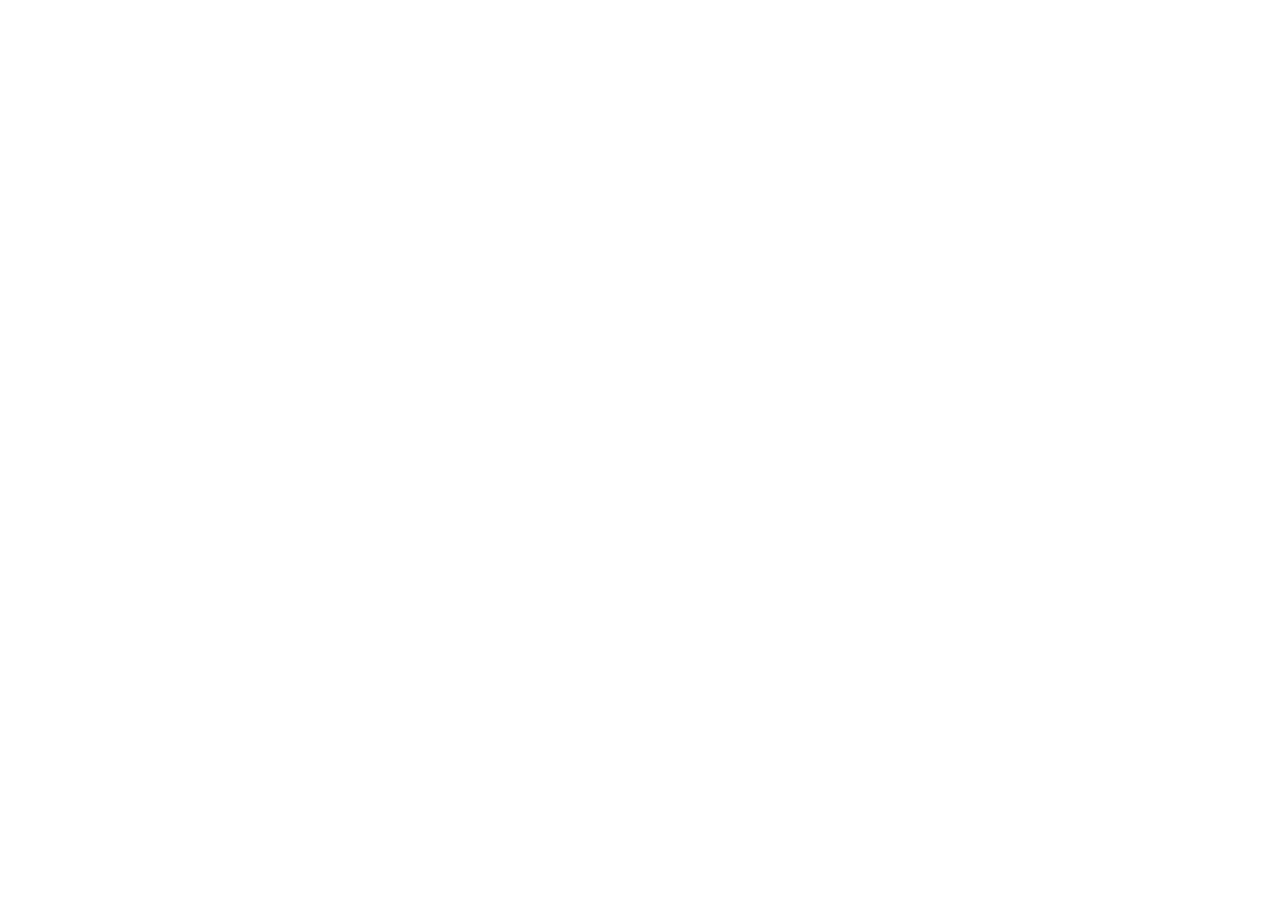
==== commit f0e1443a: "Forward to the site on the Tackora server anas1412/tackora-app@47270bd01217dbe8deaaff291073ed3fa4ac9" ====
--- a/index.html
+++ b/index.html
@@ -1,36 +1,12 @@
-<!DOCTYPE html>
-<html lang="en-US" dir="ltr">
-  <head>
-    <meta charset="utf-8">
-    <meta name="viewport" content="width=device-width,initial-scale=1">
-    <title>Tackora | Your coding agents on one board</title>
-    <meta name="description" content="Your team's coding agents on one board: they run on your machines, and you steer them from any device.">
-    <meta name="generator" content="VitePress v1.6.4">
-    <link rel="preload stylesheet" href="/assets/style.C6puS8rH.css" as="style">
-    <link rel="preload stylesheet" href="/vp-icons.css" as="style">
-    
-    <script type="module" src="/assets/app.BllyU_TS.js"></script>
-    <link rel="preload" href="/assets/inter-roman-latin.Di8DUHzh.woff2" as="font" type="font/woff2" crossorigin="">
-    <link rel="modulepreload" href="/assets/chunks/theme.QdN9Nldn.js">
-    <link rel="modulepreload" href="/assets/chunks/framework.Dx82uCjM.js">
-    <link rel="modulepreload" href="/assets/index.md.DuIZ-dA4.lean.js">
-    <link rel="icon" type="image/svg+xml" href="/logo.svg">
-    <link rel="preconnect" href="https://fonts.googleapis.com">
-    <link rel="preconnect" href="https://fonts.gstatic.com" crossorigin="">
-    <link rel="stylesheet" href="https://fonts.googleapis.com/css2?family=Archivo:wdth,wght@62..125,400..900&amp;family=Martian+Mono:wdth,wght@75..112.5,400..500&amp;display=swap">
-    <meta property="og:title" content="Tackora">
-    <meta property="og:description" content="Your team's coding agents on one board: they run on your machines, and you steer them from any device.">
-    <meta property="og:image" content="https://server-production-6f84.up.railway.app/og.png?v=tackora-2">
-    <meta property="og:image:width" content="1200">
-    <meta property="og:image:height" content="630">
-    <meta property="og:url" content="https://server-production-6f84.up.railway.app/">
-    <meta name="twitter:card" content="summary_large_image">
-    <script id="check-dark-mode">(()=>{const e=localStorage.getItem("vitepress-theme-appearance")||"dark",a=window.matchMedia("(prefers-color-scheme: dark)").matches;(!e||e==="auto"?a:e==="dark")&&document.documentElement.classList.add("dark")})();</script>
-    <script id="check-mac-os">document.documentElement.classList.toggle("mac",/Mac|iPhone|iPod|iPad/i.test(navigator.platform));</script>
-  </head>
-  <body>
-    <div id="app"><div class="Layout" data-v-d8b57b2d><!--[--><!--]--><!--[--><span tabindex="-1" data-v-fcbfc0e0></span><a href="#VPContent" class="VPSkipLink visually-hidden" data-v-fcbfc0e0>Skip to content</a><!--]--><!----><header class="VPNav" data-v-d8b57b2d data-v-7ad780c2><div class="VPNavBar" data-v-7ad780c2 data-v-9fd4d1dd><div class="wrapper" data-v-9fd4d1dd><div class="container" data-v-9fd4d1dd><div class="title" data-v-9fd4d1dd><div class="VPNavBarTitle" data-v-9fd4d1dd data-v-9f43907a><a class="title" href="/" data-v-9f43907a><!--[--><!--]--><!--[--><img class="VPImage logo" src="/logo.svg" alt data-v-ab19afbb><!--]--><span data-v-9f43907a>Tackora</span><!--[--><!--]--></a></div></div><div class="content" data-v-9fd4d1dd><div class="content-body" data-v-9fd4d1dd><!--[--><!--]--><div class="VPNavBarSearch search" data-v-9fd4d1dd><!--[--><!----><div id="local-search"><button type="button" class="DocSearch DocSearch-Button" aria-label="Search"><span class="DocSearch-Button-Container"><span class="vp-icon DocSearch-Search-Icon"></span><span class="DocSearch-Button-Placeholder">Search</span></span><span class="DocSearch-Button-Keys"><kbd class="DocSearch-Button-Key"></kbd><kbd class="DocSearch-Button-Key">K</kbd></span></button></div><!--]--></div><nav aria-labelledby="main-nav-aria-label" class="VPNavBarMenu menu" data-v-9fd4d1dd data-v-afb2845e><span id="main-nav-aria-label" class="visually-hidden" data-v-afb2845e> Main Navigation </span><!--[--><!--[--><a class="VPLink link VPNavBarMenuLink" href="/#how" tabindex="0" data-v-afb2845e data-v-815115f5><!--[--><span data-v-815115f5>How it works</span><!--]--></a><!--]--><!--[--><a class="VPLink link VPNavBarMenuLink" href="/pricing" tabindex="0" data-v-afb2845e data-v-815115f5><!--[--><span data-v-815115f5>Pricing</span><!--]--></a><!--]--><!--[--><a class="VPLink link VPNavBarMenuLink" href="/guide/" tabindex="0" data-v-afb2845e data-v-815115f5><!--[--><span data-v-815115f5>Docs</span><!--]--></a><!--]--><!--[--><a class="VPLink link VPNavBarMenuLink" href="/app" target="_self" tabindex="0" data-v-afb2845e data-v-815115f5><!--[--><span data-v-815115f5>Open Tackora</span><!--]--></a><!--]--><!--]--></nav><!----><div class="VPNavBarAppearance appearance" data-v-9fd4d1dd data-v-3f90c1a5><button class="VPSwitch VPSwitchAppearance" type="button" role="switch" title aria-checked="true" data-v-3f90c1a5 data-v-be9742d9 data-v-b4ccac88><span class="check" data-v-b4ccac88><span class="icon" data-v-b4ccac88><!--[--><span class="vpi-sun sun" data-v-be9742d9></span><span class="vpi-moon moon" data-v-be9742d9></span><!--]--></span></span></button></div><div class="VPSocialLinks VPNavBarSocialLinks social-links" data-v-9fd4d1dd data-v-ef6192dc data-v-e71e869c><!--[--><a class="VPSocialLink no-icon" href="https://github.com/anas1412/tackora" aria-label="github" target="_blank" rel="noopener" data-v-e71e869c data-v-60a9a2d3><span class="vpi-social-github"></span></a><!--]--></div><div class="VPFlyout VPNavBarExtra extra" data-v-9fd4d1dd data-v-f953d92f data-v-bfe7971f><button type="button" class="button" aria-haspopup="true" aria-expanded="false" aria-label="extra navigation" data-v-bfe7971f><span class="vpi-more-horizontal icon" data-v-bfe7971f></span></button><div class="menu" data-v-bfe7971f><div class="VPMenu" data-v-bfe7971f data-v-20ed86d6><!----><!--[--><!--[--><!----><div class="group" data-v-f953d92f><div class="item appearance" data-v-f953d92f><p class="label" data-v-f953d92f>Appearance</p><div class="appearance-action" data-v-f953d92f><button class="VPSwitch VPSwitchAppearance" type="button" role="switch" title aria-checked="true" data-v-f953d92f data-v-be9742d9 data-v-b4ccac88><span class="check" data-v-b4ccac88><span class="icon" data-v-b4ccac88><!--[--><span class="vpi-sun sun" data-v-be9742d9></span><span class="vpi-moon moon" data-v-be9742d9></span><!--]--></span></span></button></div></div></div><div class="group" data-v-f953d92f><div class="item social-links" data-v-f953d92f><div class="VPSocialLinks social-links-list" data-v-f953d92f data-v-e71e869c><!--[--><a class="VPSocialLink no-icon" href="https://github.com/anas1412/tackora" aria-label="github" target="_blank" rel="noopener" data-v-e71e869c data-v-60a9a2d3><span class="vpi-social-github"></span></a><!--]--></div></div></div><!--]--><!--]--></div></div></div><!--[--><!--]--><button type="button" class="VPNavBarHamburger hamburger" aria-label="mobile navigation" aria-expanded="false" aria-controls="VPNavScreen" data-v-9fd4d1dd data-v-6bee1efd><span class="container" data-v-6bee1efd><span class="top" data-v-6bee1efd></span><span class="middle" data-v-6bee1efd></span><span class="bottom" data-v-6bee1efd></span></span></button></div></div></div></div><div class="divider" data-v-9fd4d1dd><div class="divider-line" data-v-9fd4d1dd></div></div></div><!----></header><div class="VPLocalNav empty fixed" data-v-d8b57b2d data-v-2488c25a><div class="container" data-v-2488c25a><!----><div class="VPLocalNavOutlineDropdown" style="--vp-vh:0px;" data-v-2488c25a data-v-6b867909><button data-v-6b867909>Return to top</button><!----></div></div></div><!----><div class="VPContent" id="VPContent" data-v-d8b57b2d data-v-9a6c75ad><div class="VPPage" data-v-9a6c75ad><!--[--><!--]--><div style="position:relative;"><div><div class="home" data-v-226c3e90><section class="hero" data-v-226c3e90><div data-v-226c3e90><h1 data-v-226c3e90>Your agents find the work. Your team decides what runs.</h1><p class="lede" data-v-226c3e90> Tackora is one board for the coding agents your team already uses. They run on your own machines, propose what to fix next, ask before they act, and end every ticket in a pull request you review. </p><div class="get" data-v-226c3e90><a class="btn primary" href="/app" target="_self" data-v-226c3e90>Start free</a><a class="btn" href="#how" data-v-226c3e90>See how it works</a></div></div><figure class="promo" data-v-226c3e90><video src="/videos/promo.mp4" poster="/videos/promo.jpg" muted loop playsinline controls preload="metadata" aria-label="Tackora in a minute: a wall of agent terminals becomes one board; a ticket runs, asks for permission on a phone, opens a pull request and is merged." data-v-226c3e90></video></figure></section><section class="agents" aria-label="Agents that work with Tackora" data-v-226c3e90><ul data-v-226c3e90><!--[--><li class="" data-v-226c3e90><span class="mark" style="--src:url(/logos/claude-code.svg);" role="img" aria-label="Claude Code" data-v-226c3e90></span><span class="name" data-v-226c3e90>Claude Code</span></li><li class="" data-v-226c3e90><span class="mark" style="--src:url(/logos/codex.svg);" role="img" aria-label="Codex" data-v-226c3e90></span><span class="name" data-v-226c3e90>Codex</span></li><li class="" data-v-226c3e90><span class="mark" style="--src:url(/logos/opencode.svg);" role="img" aria-label="OpenCode" data-v-226c3e90></span><span class="name" data-v-226c3e90>OpenCode</span></li><li class="" data-v-226c3e90><span class="mark" style="--src:url(/logos/deepseek.svg);" role="img" aria-label="DeepSeek" data-v-226c3e90></span><span class="name" data-v-226c3e90>DeepSeek</span></li><li class="" data-v-226c3e90><span class="mark" style="--src:url(/logos/gemini.svg);" role="img" aria-label="Gemini CLI" data-v-226c3e90></span><span class="name" data-v-226c3e90>Gemini CLI</span></li><li class="" data-v-226c3e90><span class="mark" style="--src:url(/logos/copilot.svg);" role="img" aria-label="Copilot" data-v-226c3e90></span><span class="name" data-v-226c3e90>Copilot</span></li><li class="" data-v-226c3e90><span class="mark" style="--src:url(/logos/qwen.svg);" role="img" aria-label="Qwen Code" data-v-226c3e90></span><span class="name" data-v-226c3e90>Qwen Code</span></li><li class="" data-v-226c3e90><span class="mark" style="--src:url(/logos/cursor.svg);" role="img" aria-label="Cursor" data-v-226c3e90></span><span class="name" data-v-226c3e90>Cursor</span></li><li class="word" data-v-226c3e90><span class="mark" style="--src:url(/logos/amp.png);" role="img" aria-label="Amp" data-v-226c3e90></span><!----></li><li class="" data-v-226c3e90><span class="mark" style="--src:url(/logos/droid.png);" role="img" aria-label="Droid" data-v-226c3e90></span><span class="name" data-v-226c3e90>Droid</span></li><li class="" data-v-226c3e90><span class="mark" style="--src:url(/logos/pi.svg);" role="img" aria-label="Pi" data-v-226c3e90></span><span class="name" data-v-226c3e90>Pi</span></li><!--]--></ul><p data-v-226c3e90>Bring the agents your team already pays for. Pick one per ticket.</p></section><section id="how" class="scene" data-v-226c3e90><div class="copy" data-v-226c3e90><h2 data-v-226c3e90>Agents propose the work.</h2><p data-v-226c3e90> Every ticket&#39;s agent reports what it notices outside its task, and Ask Tackora, which knows each repository&#39;s code, suggests tickets when you ask it or something changes. Duplicates are caught. Nothing runs until a teammate accepts it. </p></div><div class="ui inbox" aria-hidden="true" data-v-226c3e90><div class="ui-head" data-v-226c3e90>Inbox <span class="count" data-v-226c3e90>3 found by agents</span></div><!--[--><div class="first prop" data-v-226c3e90><span class="mark sm" style="--src:url(/logos/claude-code.svg);" data-v-226c3e90></span><div class="prop-body" data-v-226c3e90><p class="prop-title" data-v-226c3e90>Login page leaks the session cookie</p><p class="prop-meta" data-v-226c3e90>bug · acme/web · Claude Code, found on #42</p></div><span class="act ghost" data-v-226c3e90>Dismiss</span><span class="hot act" data-v-226c3e90>Accept</span></div><div class="prop" data-v-226c3e90><span class="mark sm" style="--src:url(/logos/codex.svg);" data-v-226c3e90></span><div class="prop-body" data-v-226c3e90><p class="prop-title" data-v-226c3e90>CSV export loads every row into memory</p><p class="prop-meta" data-v-226c3e90>bug · acme/api · Codex, found on #44</p></div><span class="act ghost" data-v-226c3e90>Dismiss</span><span class="act" data-v-226c3e90>Accept</span></div><div class="prop" data-v-226c3e90><span class="concierge" data-v-226c3e90></span><div class="prop-body" data-v-226c3e90><p class="prop-title" data-v-226c3e90>Two date libraries do the same job</p><p class="prop-meta" data-v-226c3e90>refactor · acme/web · from Ask Tackora on acme/web</p></div><span class="act ghost" data-v-226c3e90>Dismiss</span><span class="act" data-v-226c3e90>Accept</span></div><!--]--><div class="prop dup" data-v-226c3e90><span class="mark sm" style="--src:url(/logos/codex.svg);" data-v-226c3e90></span><div class="prop-body" data-v-226c3e90><p class="prop-title" data-v-226c3e90>Session cookie missing HttpOnly</p><p class="prop-meta" data-v-226c3e90>Same issue as #49 — added to it as a note</p></div></div></div></section><section class="scene flip" data-v-226c3e90><div class="copy" data-v-226c3e90><h2 data-v-226c3e90>Work starts while nobody&#39;s watching.</h2><p data-v-226c3e90> Label a GitHub or GitLab issue, comment on it, or put a ticket on a schedule. An agent on one of your machines picks it up, and the pull request is waiting in the morning. </p></div><div class="ui night" aria-hidden="true" data-v-226c3e90><div class="issue" data-v-226c3e90><p class="issue-repo" data-v-226c3e90>acme/web · issue #311</p><p class="issue-title" data-v-226c3e90>Signup form allows unlimited attempts</p><p class="labels" data-v-226c3e90><span class="lbl" data-v-226c3e90>bug</span><span class="lbl hot" data-v-226c3e90>tackora</span></p></div><ol class="track" data-v-226c3e90><li data-v-226c3e90><span class="t" data-v-226c3e90>02:14</span><span class="dot moss" data-v-226c3e90></span>Ticket #48 created from the issue, started with Codex on build-box</li><li data-v-226c3e90><span class="t" data-v-226c3e90>02:15</span><span class="dot moss" data-v-226c3e90></span>Running, Unattended: nothing waits for a person</li><li data-v-226c3e90><span class="t" data-v-226c3e90>02:41</span><span class="dot sky" data-v-226c3e90></span>Pull request #120 opened, card moved to Needs review</li></ol><div class="schedule" data-v-226c3e90><span data-v-226c3e90>Every Monday, 09:00</span><b data-v-226c3e90>Update dependencies</b><em data-v-226c3e90>next run Monday</em></div></div></section><section class="scene" data-v-226c3e90><div class="copy" data-v-226c3e90><h2 data-v-226c3e90>Answer from anywhere.</h2><p data-v-226c3e90> When an agent wants to run a command, edit a file or asks a question, it waits in the Inbox and the team gets an email. Anyone can allow it, deny it with a reason the agent reads, or answer — from a phone. You choose, per repository, who may approve what. </p></div><div class="ui approve" aria-hidden="true" data-v-226c3e90><div class="mail" data-v-226c3e90><p class="mail-from" data-v-226c3e90>Tackora</p><p class="mail-subject" data-v-226c3e90>#42 needs you: the agent wants to run a command</p></div><div class="phone" data-v-226c3e90><p class="ph-title" data-v-226c3e90>Inbox</p><p class="ph-group" data-v-226c3e90>Needs you <span data-v-226c3e90>1</span></p><div class="ph-card" data-v-226c3e90><p class="ph-t" data-v-226c3e90>Rate limit login attempts</p><p class="ph-m" data-v-226c3e90>#42 · Claude Code · just now</p><div class="ph-ask" data-v-226c3e90><p data-v-226c3e90>The agent wants to run <code data-v-226c3e90>npm test</code></p><p class="ph-why" data-v-226c3e90>Why not? It reads this and tries again</p><div class="ph-btns" data-v-226c3e90><span data-v-226c3e90>Deny</span><span class="hot" data-v-226c3e90>Allow</span></div></div></div><div class="ph-tabs" data-v-226c3e90><span class="on" data-v-226c3e90>Inbox<i data-v-226c3e90>1</i></span><span data-v-226c3e90>Board</span><span data-v-226c3e90>Runners</span><span data-v-226c3e90>Settings</span></div></div></div></section><section class="scene wide" data-v-226c3e90><div class="copy" data-v-226c3e90><h2 data-v-226c3e90>One view of every agent.</h2><p data-v-226c3e90>Agent time, tokens and the cost each agent reports, per repository, person and day — whichever agent did the work.</p></div><div class="ui usage" aria-hidden="true" data-v-226c3e90><div class="ui-head" data-v-226c3e90>Usage <span class="count" data-v-226c3e90>Acme · this week</span></div><div class="u-row u-headrow" data-v-226c3e90><span data-v-226c3e90></span><span data-v-226c3e90>Agent time</span><span data-v-226c3e90>Tokens</span><span data-v-226c3e90>Cost</span></div><!--[--><div class="u-row" data-v-226c3e90><span class="u-agent" data-v-226c3e90><span class="mark sm" style="--src:url(/logos/claude-code.svg);" data-v-226c3e90></span>Claude Code</span><span class="u-bar" data-v-226c3e90><i style="width:100%;" data-v-226c3e90></i><b data-v-226c3e90>31 h</b></span><span class="num" data-v-226c3e90>1.5M</span><span class="num" data-v-226c3e90>$48</span></div><div class="u-row" data-v-226c3e90><span class="u-agent" data-v-226c3e90><span class="mark sm" style="--src:url(/logos/codex.svg);" data-v-226c3e90></span>Codex</span><span class="u-bar" data-v-226c3e90><i style="width:58.06451612903226%;" data-v-226c3e90></i><b data-v-226c3e90>18 h</b></span><span class="num" data-v-226c3e90>0.9M</span><span class="num" data-v-226c3e90>$29</span></div><div class="u-row" data-v-226c3e90><span class="u-agent" data-v-226c3e90><span class="mark sm" style="--src:url(/logos/opencode.svg);" data-v-226c3e90></span>OpenCode</span><span class="u-bar" data-v-226c3e90><i style="width:29.03225806451613%;" data-v-226c3e90></i><b data-v-226c3e90>9 h</b></span><span class="num" data-v-226c3e90>0.5M</span><span class="num" data-v-226c3e90>$14</span></div><div class="u-row" data-v-226c3e90><span class="u-agent" data-v-226c3e90><span class="mark sm" style="--src:url(/logos/gemini.svg);" data-v-226c3e90></span>Gemini CLI</span><span class="u-bar" data-v-226c3e90><i style="width:19.35483870967742%;" data-v-226c3e90></i><b data-v-226c3e90>6 h</b></span><span class="num" data-v-226c3e90>0.3M</span><span class="num" data-v-226c3e90>$8</span></div><div class="u-row" data-v-226c3e90><span class="u-agent" data-v-226c3e90><span class="mark sm" style="--src:url(/logos/deepseek.svg);" data-v-226c3e90></span>DeepSeek</span><span class="u-bar" data-v-226c3e90><i style="width:12.903225806451612%;" data-v-226c3e90></i><b data-v-226c3e90>4 h</b></span><span class="num" data-v-226c3e90>0.3M</span><span class="num" data-v-226c3e90>$5</span></div><!--]--></div></section><section class="scene flip" data-v-226c3e90><div class="copy" data-v-226c3e90><h2 data-v-226c3e90>Your code never leaves your machines.</h2><p data-v-226c3e90> Agents run on the computers you connect, with the logins and keys you already set up. Tackora keeps the board; it never clones or stores your repository, and never runs anything. </p></div><div class="ui split" aria-hidden="true" data-v-226c3e90><div class="zone mine" data-v-226c3e90><p class="z-title" data-v-226c3e90>Your machine</p><ul data-v-226c3e90><li data-v-226c3e90>The repository and its branches</li><li data-v-226c3e90>Your agents, signed in as you</li><li data-v-226c3e90>API keys and credentials</li><li data-v-226c3e90>The runner, doing the work</li></ul></div><div class="wire" data-v-226c3e90><span data-v-226c3e90>board updates →</span><span data-v-226c3e90>← tickets to run</span></div><div class="zone ours" data-v-226c3e90><p class="z-title" data-v-226c3e90>Tackora</p><ul data-v-226c3e90><li data-v-226c3e90>Tickets and conversations</li><li data-v-226c3e90>Run logs, secrets masked, 30 days</li><li data-v-226c3e90>Pull request links</li><li data-v-226c3e90>Who&#39;s on the team</li></ul></div></div></section><section class="learn" data-v-226c3e90><p data-v-226c3e90>New to Tackora? <a href="/guide/" data-v-226c3e90>Getting started</a> walks a team&#39;s first day in five short videos.</p></section><section class="scene" data-v-226c3e90><div class="copy" data-v-226c3e90><h2 data-v-226c3e90>As much autonomy as each repository should have.</h2><p data-v-226c3e90>Set a policy per repository and let a ticket change it. Choose which agents a repository allows and who may approve their requests.</p></div><div class="ui settings" aria-hidden="true" data-v-226c3e90><div class="ui-head" data-v-226c3e90>Settings <span class="count" data-v-226c3e90>acme/api</span></div><div class="s-row" data-v-226c3e90><span class="s-label" data-v-226c3e90>New tickets work</span><span class="seg" data-v-226c3e90><span class="on" data-v-226c3e90>On a branch</span><span data-v-226c3e90>Directly</span></span></div><div class="s-row" data-v-226c3e90><span class="s-label" data-v-226c3e90>Agents allowed</span><span class="chips" data-v-226c3e90><!--[--><span class="chip" data-v-226c3e90><span class="mark xs" style="--src:url(/logos/claude-code.svg);" data-v-226c3e90></span>Claude Code</span><span class="chip" data-v-226c3e90><span class="mark xs" style="--src:url(/logos/codex.svg);" data-v-226c3e90></span>Codex</span><span class="chip" data-v-226c3e90><span class="mark xs" style="--src:url(/logos/opencode.svg);" data-v-226c3e90></span>OpenCode</span><span class="chip" data-v-226c3e90><span class="mark xs" style="--src:url(/logos/gemini.svg);" data-v-226c3e90></span>Gemini CLI</span><!--]--></span></div><div class="s-row" data-v-226c3e90><span class="s-label" data-v-226c3e90>Who may approve</span><span class="select" data-v-226c3e90>Admins and the ticket&#39;s owner</span></div><div class="s-row top" data-v-226c3e90><span class="s-label" data-v-226c3e90>Policy</span><div class="menu" data-v-226c3e90><!--[--><div class="on opt" data-v-226c3e90><span class="opt-name" data-v-226c3e90>Ask first</span><span class="opt-hint" data-v-226c3e90>Edits and commands wait for someone to allow them</span></div><div class="opt" data-v-226c3e90><span class="opt-name" data-v-226c3e90>Auto</span><span class="opt-hint" data-v-226c3e90>The agent&#39;s own safety checks decide</span></div><div class="opt" data-v-226c3e90><span class="opt-name" data-v-226c3e90>Unattended</span><span class="opt-hint" data-v-226c3e90>For triggers: nothing asks; anything that would ask is refused</span></div><div class="opt" data-v-226c3e90><span class="opt-name" data-v-226c3e90>Plan only</span><span class="opt-hint" data-v-226c3e90>Reads, searches and plans; changes nothing</span></div><!--]--></div></div></div></section><section id="faq" class="faq" data-v-226c3e90><h2 class="sec" data-v-226c3e90>Questions</h2><dl data-v-226c3e90><!--[--><div data-v-226c3e90><dt data-v-226c3e90>Where does my code go?</dt><dd data-v-226c3e90>Nowhere. Agents run on the machines you connect, in your repositories, with your own logins. Tackora stores tickets, conversations, run logs for 30 days and pull request links — never the repository.</dd></div><div data-v-226c3e90><dt data-v-226c3e90>Which agents can I use?</dt><dd data-v-226c3e90>Claude Code, Codex, OpenCode, the DeepSeek Harness, Gemini CLI, GitHub Copilot, Qwen Code, Amp, Cursor, Droid and Pi — each signed in the way you already use it, picked per ticket.</dd></div><div data-v-226c3e90><dt data-v-226c3e90>GitHub only?</dt><dd data-v-226c3e90>GitHub and GitLab, including self-hosted GitLab: pull and merge requests, issue labels and comments as triggers.</dd></div><div data-v-226c3e90><dt data-v-226c3e90>What does a runner need?</dt><dd data-v-226c3e90>Node.js 22 or newer, git, and the agents you want to use, installed and signed in. Linux, macOS and Windows.</dd></div><div data-v-226c3e90><dt data-v-226c3e90>Can we host Tackora ourselves?</dt><dd data-v-226c3e90>A runner can point at any Tackora server. Write to us about running the server inside your company.</dd></div><!--]--></dl></section><section class="closing" data-v-226c3e90><h2 data-v-226c3e90>Put your agents on one board.</h2><a class="btn primary" href="/app" target="_self" data-v-226c3e90>Start free</a></section></div></div></div><!--[--><!--]--></div></div><!----><!--[--><footer class="site-footer" data-v-5060fb8f><div class="inner" data-v-5060fb8f><div class="brand" data-v-5060fb8f><a href="/" class="mark" data-v-5060fb8f><img src="/logo.svg" alt="" data-v-5060fb8f>Tackora</a><p data-v-5060fb8f>One board for your team&#39;s coding agents, running on your own machines.</p></div><!--[--><nav aria-label="Product" data-v-5060fb8f><p class="col-title" data-v-5060fb8f>Product</p><ul data-v-5060fb8f><!--[--><li data-v-5060fb8f><a href="/#how" data-v-5060fb8f>How it works</a></li><li data-v-5060fb8f><a href="/pricing" data-v-5060fb8f>Pricing</a></li><li data-v-5060fb8f><a href="/#faq" data-v-5060fb8f>Questions</a></li><li data-v-5060fb8f><a href="/app" target="_self" data-v-5060fb8f>Open Tackora</a></li><!--]--></ul></nav><nav aria-label="Resources" data-v-5060fb8f><p class="col-title" data-v-5060fb8f>Resources</p><ul data-v-5060fb8f><!--[--><li data-v-5060fb8f><a href="/guide/" data-v-5060fb8f>Docs</a></li><li data-v-5060fb8f><a href="https://www.npmjs.com/package/tackora" data-v-5060fb8f>Runner on npm</a></li><li data-v-5060fb8f><a href="https://github.com/anas1412/tackora/releases" data-v-5060fb8f>Releases</a></li><li data-v-5060fb8f><a href="https://github.com/anas1412/tackora/issues" data-v-5060fb8f>Report a problem</a></li><li data-v-5060fb8f><a href="mailto:anas.bassoumi@gmail.com" data-v-5060fb8f>Contact</a></li><!--]--></ul></nav><nav aria-label="Legal" data-v-5060fb8f><p class="col-title" data-v-5060fb8f>Legal</p><ul data-v-5060fb8f><!--[--><li data-v-5060fb8f><a href="/terms" data-v-5060fb8f>Terms of Service</a></li><li data-v-5060fb8f><a href="/privacy" data-v-5060fb8f>Privacy Policy</a></li><!--]--></ul></nav><!--]--></div><div class="base" data-v-5060fb8f><p data-v-5060fb8f>© 2026 Cyberia AI Studio. All rights reserved.</p><p data-v-5060fb8f>Claude, Codex, Gemini, GitHub Copilot and the other agents named here are trademarks of their owners. Tackora is independent and not affiliated with them.</p></div></footer><!--]--></div></div>
-    <script>window.__VP_HASH_MAP__=JSON.parse("{\"guide_answer-from-your-phone.md\":\"DfP4zkrr\",\"guide_connect-a-machine.md\":\"CkmNT_xu\",\"guide_index.md\":\"B3Ezaj6h\",\"guide_review-and-ship.md\":\"D_Zcr3kS\",\"guide_work-as-a-team.md\":\"651oiQRJ\",\"guide_your-first-ticket.md\":\"CO7aJ4In\",\"index.md\":\"DuIZ-dA4\",\"pricing.md\":\"CL27imf7\",\"privacy.md\":\"DaTMaaJ9\",\"terms.md\":\"bQcZZNAP\"}");window.__VP_SITE_DATA__=JSON.parse("{\"lang\":\"en-US\",\"dir\":\"ltr\",\"title\":\"Tackora\",\"description\":\"Your team's coding agents on one board: they run on your machines, and you steer them from any device.\",\"base\":\"/\",\"head\":[],\"router\":{\"prefetchLinks\":true},\"appearance\":\"dark\",\"themeConfig\":{\"logo\":\"/logo.svg\",\"nav\":[{\"text\":\"How it works\",\"link\":\"/#how\"},{\"text\":\"Pricing\",\"link\":\"/pricing\"},{\"text\":\"Docs\",\"link\":\"/guide/\",\"activeMatch\":\"/guide/\"},{\"text\":\"Open Tackora\",\"link\":\"/app\",\"target\":\"_self\"}],\"sidebar\":{\"/guide/\":[{\"text\":\"Getting started\",\"items\":[{\"text\":\"Overview\",\"link\":\"/guide/\"},{\"text\":\"Connect a machine\",\"link\":\"/guide/connect-a-machine\"},{\"text\":\"Your first ticket\",\"link\":\"/guide/your-first-ticket\"},{\"text\":\"Answer from your phone\",\"link\":\"/guide/answer-from-your-phone\"},{\"text\":\"Review and ship\",\"link\":\"/guide/review-and-ship\"},{\"text\":\"Work as a team\",\"link\":\"/guide/work-as-a-team\"}]}]},\"socialLinks\":[{\"icon\":\"github\",\"link\":\"https://github.com/anas1412/tackora\"}],\"search\":{\"provider\":\"local\"}},\"locales\":{},\"scrollOffset\":134,\"cleanUrls\":true}");</script>
-    
-  </body>
-</html>+<!doctype html>
+<html lang="en">
+<meta charset="utf-8">
+<title>Tackora has moved</title>
+<meta name="robots" content="noindex">
+<link rel="canonical" href="https://server-production-6f84.up.railway.app/">
+<script>
+  var path = location.pathname.replace(/^\/tackora/, "") || "/";
+  location.replace("https://server-production-6f84.up.railway.app" + path + location.search + location.hash);
+</script>
+<p>Tackora has moved to <a href="https://server-production-6f84.up.railway.app/">https://server-production-6f84.up.railway.app</a>.</p>
+</html>
